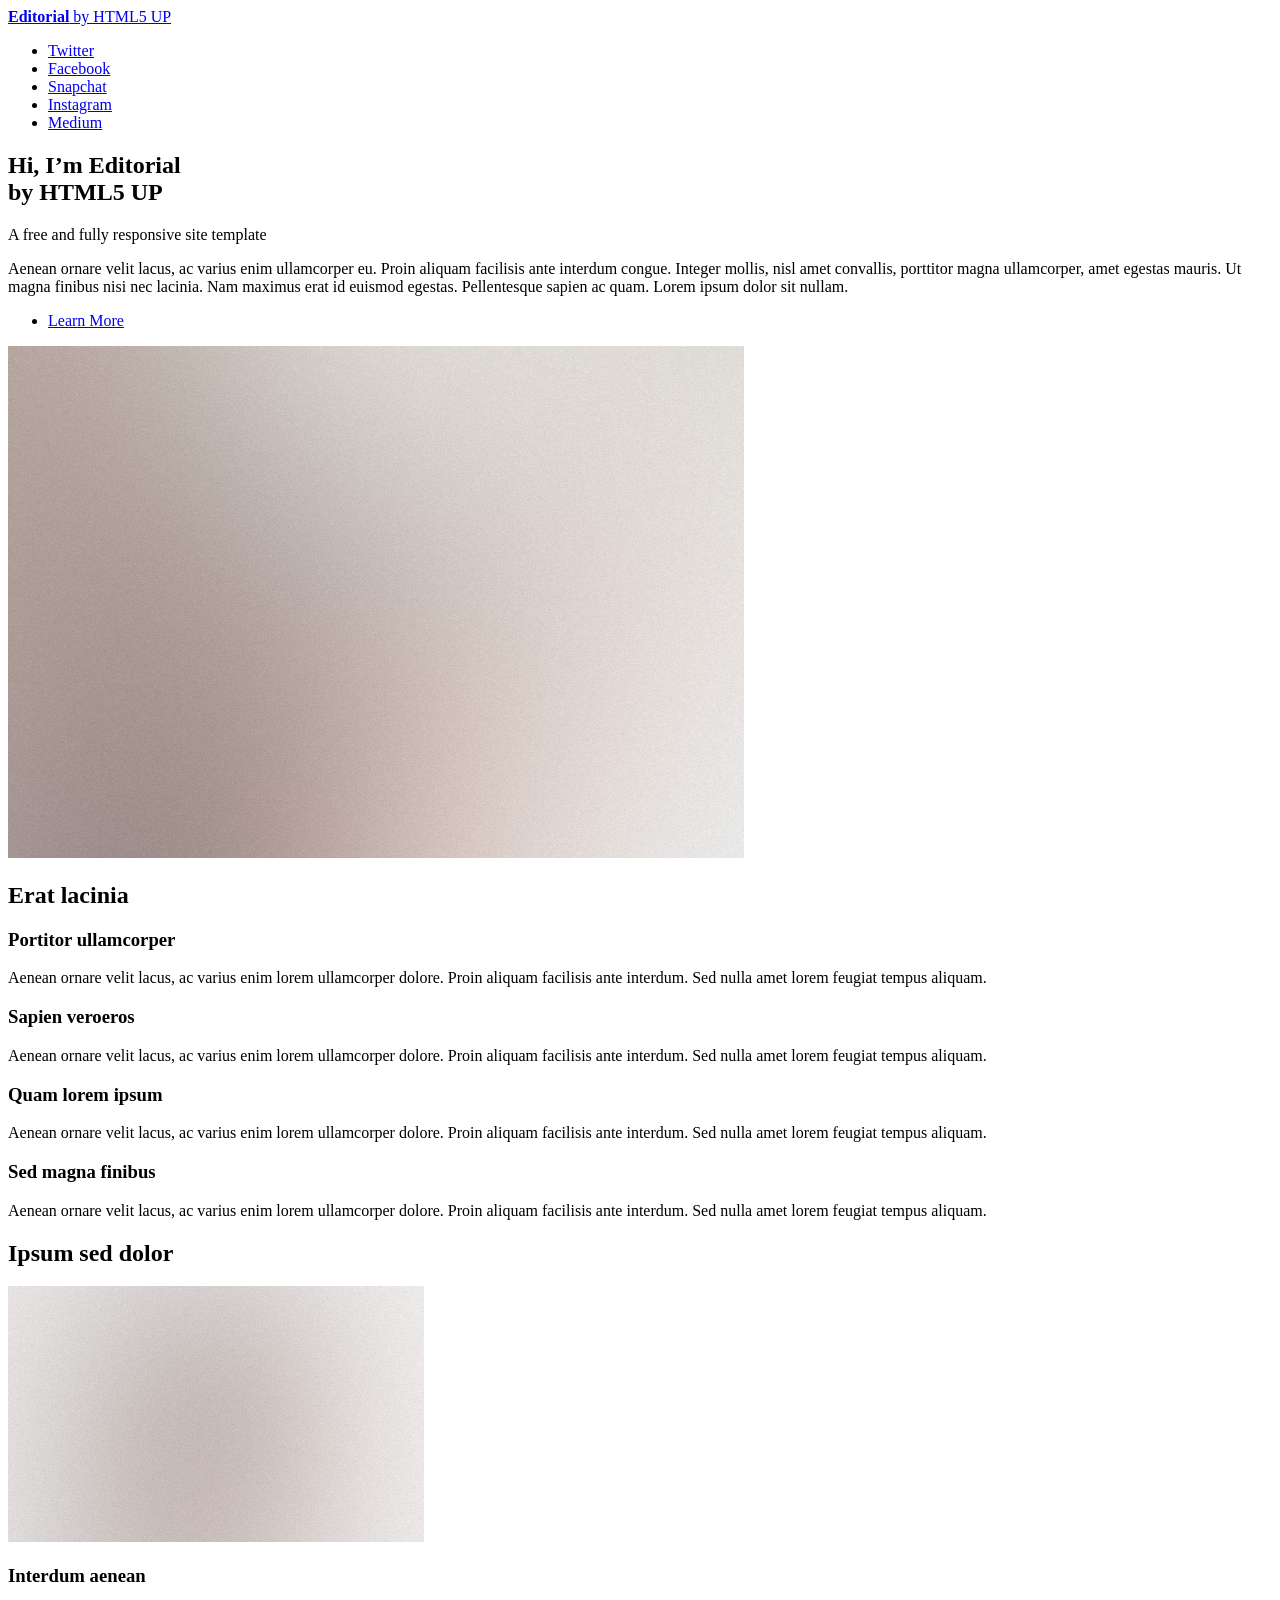
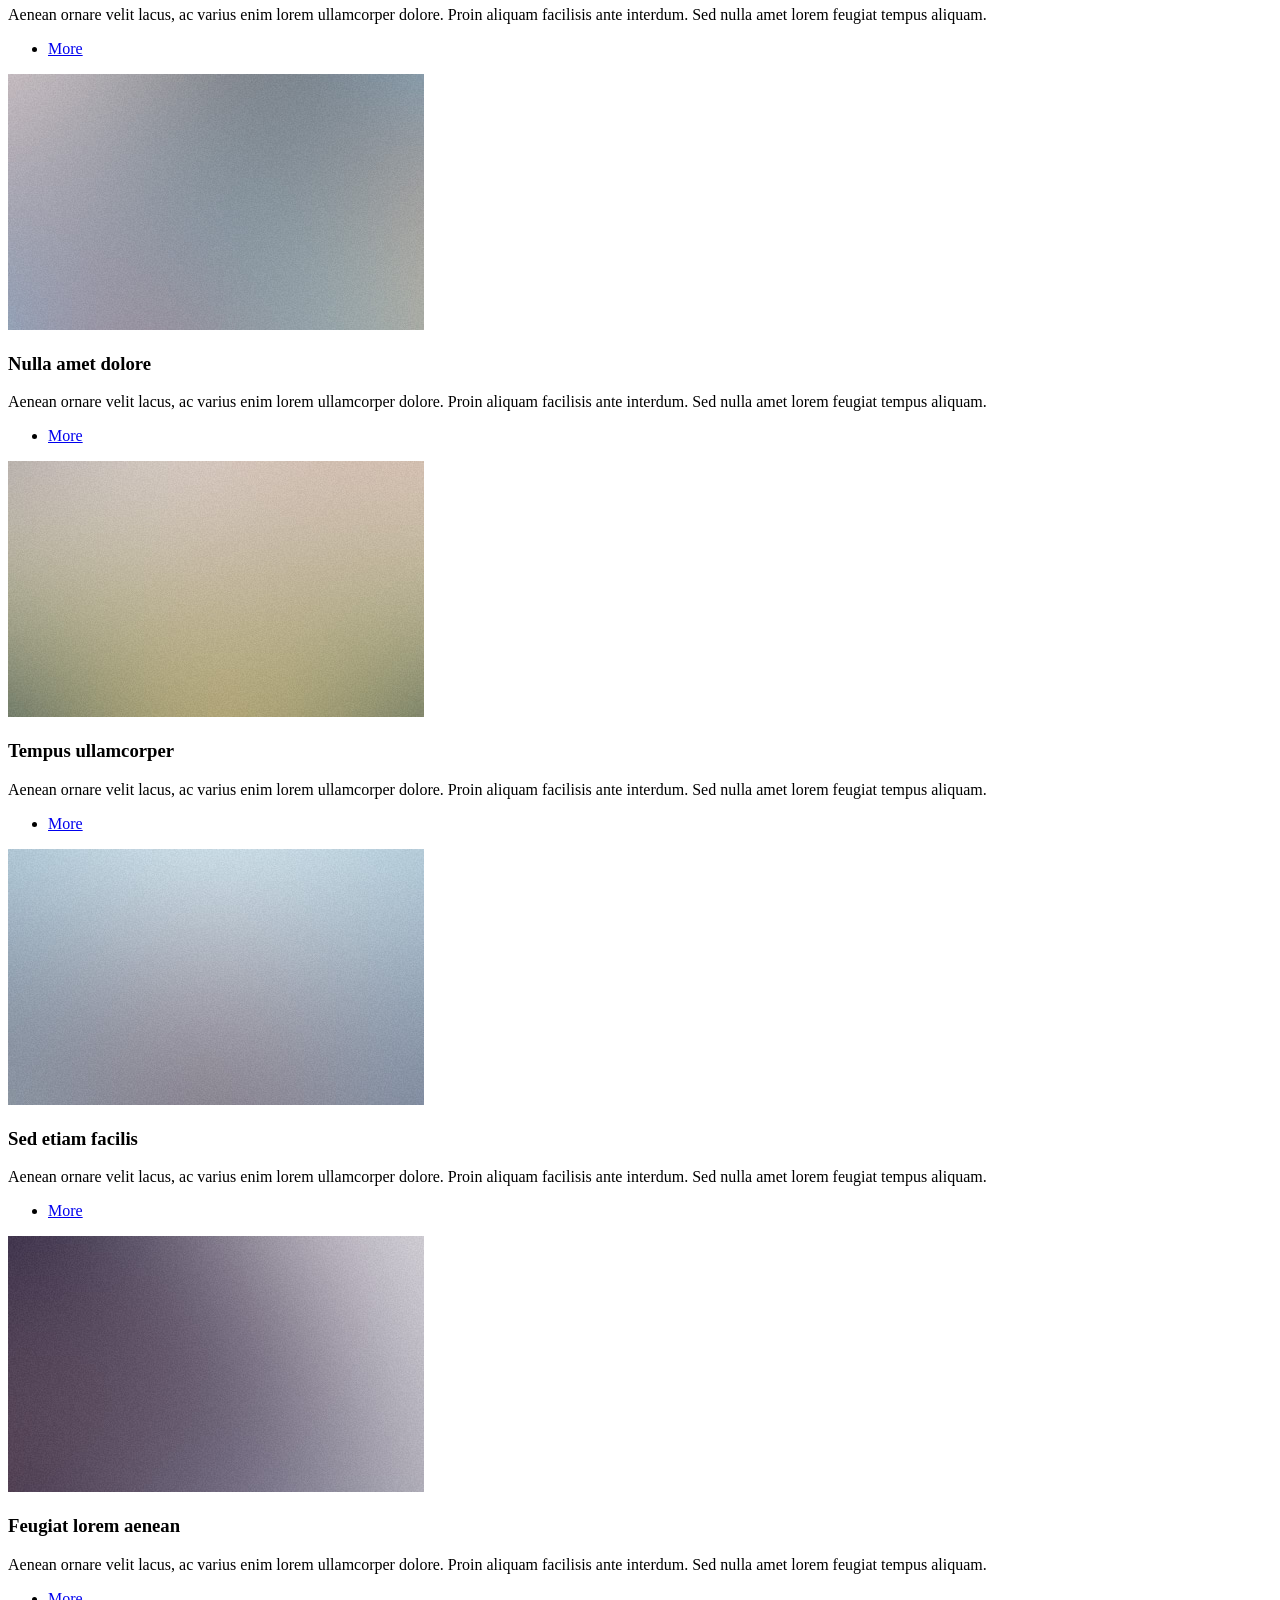
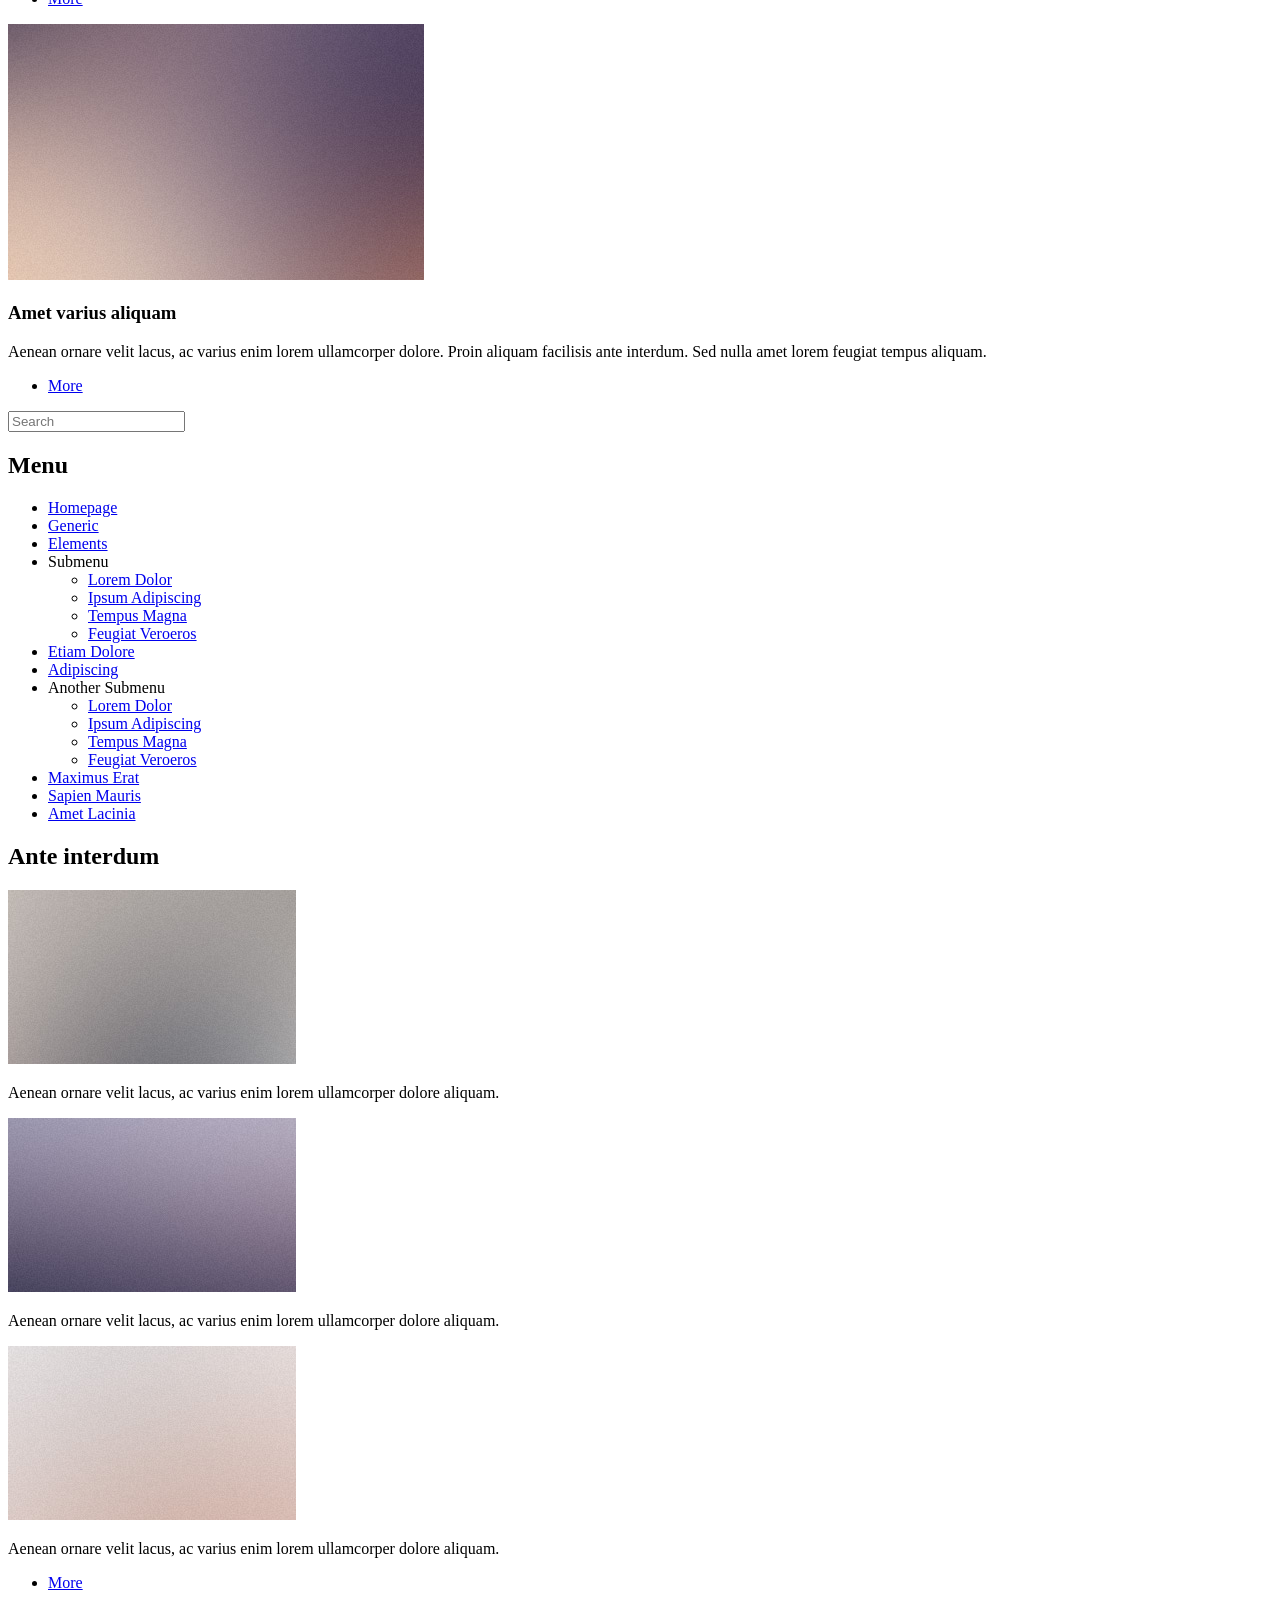
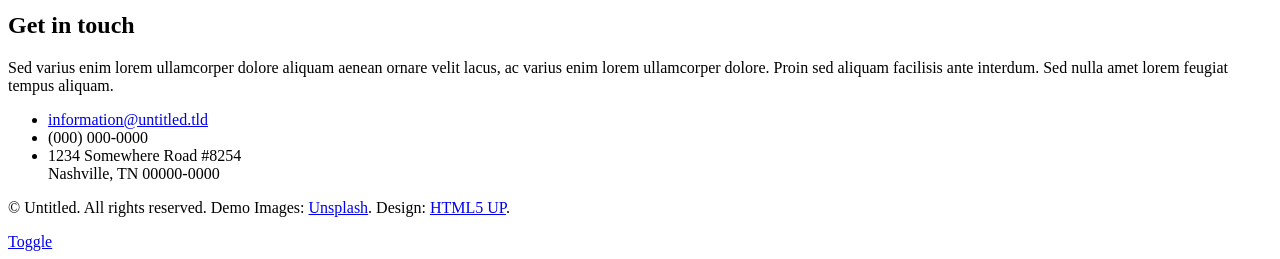
==== index.html @ 6275b7a7 "creating website from template" ====
<!DOCTYPE HTML>
<!--
	Editorial by HTML5 UP
	html5up.net | @ajlkn
	Free for personal and commercial use under the CCA 3.0 license (html5up.net/license)
-->
<html>
	<head>
		<title>Editorial by HTML5 UP</title>
		<meta charset="utf-8" />
		<meta name="viewport" content="width=device-width, initial-scale=1, user-scalable=no" />
		<link rel="stylesheet" href="assets/css/main.css" />
	</head>
	<body class="is-preload">

		<!-- Wrapper -->
			<div id="wrapper">

				<!-- Main -->
					<div id="main">
						<div class="inner">

							<!-- Header -->
								<header id="header">
									<a href="index.html" class="logo"><strong>Editorial</strong> by HTML5 UP</a>
									<ul class="icons">
										<li><a href="#" class="icon brands fa-twitter"><span class="label">Twitter</span></a></li>
										<li><a href="#" class="icon brands fa-facebook-f"><span class="label">Facebook</span></a></li>
										<li><a href="#" class="icon brands fa-snapchat-ghost"><span class="label">Snapchat</span></a></li>
										<li><a href="#" class="icon brands fa-instagram"><span class="label">Instagram</span></a></li>
										<li><a href="#" class="icon brands fa-medium-m"><span class="label">Medium</span></a></li>
									</ul>
								</header>

							<!-- Banner -->
								<section id="banner">
									<div class="content">
										<header>
											<h1>Hi, I’m Editorial<br />
											by HTML5 UP</h1>
											<p>A free and fully responsive site template</p>
										</header>
										<p>Aenean ornare velit lacus, ac varius enim ullamcorper eu. Proin aliquam facilisis ante interdum congue. Integer mollis, nisl amet convallis, porttitor magna ullamcorper, amet egestas mauris. Ut magna finibus nisi nec lacinia. Nam maximus erat id euismod egestas. Pellentesque sapien ac quam. Lorem ipsum dolor sit nullam.</p>
										<ul class="actions">
											<li><a href="#" class="button big">Learn More</a></li>
										</ul>
									</div>
									<span class="image object">
										<img src="images/pic10.jpg" alt="" />
									</span>
								</section>

							<!-- Section -->
								<section>
									<header class="major">
										<h2>Erat lacinia</h2>
									</header>
									<div class="features">
										<article>
											<span class="icon fa-gem"></span>
											<div class="content">
												<h3>Portitor ullamcorper</h3>
												<p>Aenean ornare velit lacus, ac varius enim lorem ullamcorper dolore. Proin aliquam facilisis ante interdum. Sed nulla amet lorem feugiat tempus aliquam.</p>
											</div>
										</article>
										<article>
											<span class="icon solid fa-paper-plane"></span>
											<div class="content">
												<h3>Sapien veroeros</h3>
												<p>Aenean ornare velit lacus, ac varius enim lorem ullamcorper dolore. Proin aliquam facilisis ante interdum. Sed nulla amet lorem feugiat tempus aliquam.</p>
											</div>
										</article>
										<article>
											<span class="icon solid fa-rocket"></span>
											<div class="content">
												<h3>Quam lorem ipsum</h3>
												<p>Aenean ornare velit lacus, ac varius enim lorem ullamcorper dolore. Proin aliquam facilisis ante interdum. Sed nulla amet lorem feugiat tempus aliquam.</p>
											</div>
										</article>
										<article>
											<span class="icon solid fa-signal"></span>
											<div class="content">
												<h3>Sed magna finibus</h3>
												<p>Aenean ornare velit lacus, ac varius enim lorem ullamcorper dolore. Proin aliquam facilisis ante interdum. Sed nulla amet lorem feugiat tempus aliquam.</p>
											</div>
										</article>
									</div>
								</section>

							<!-- Section -->
								<section>
									<header class="major">
										<h2>Ipsum sed dolor</h2>
									</header>
									<div class="posts">
										<article>
											<a href="#" class="image"><img src="images/pic01.jpg" alt="" /></a>
											<h3>Interdum aenean</h3>
											<p>Aenean ornare velit lacus, ac varius enim lorem ullamcorper dolore. Proin aliquam facilisis ante interdum. Sed nulla amet lorem feugiat tempus aliquam.</p>
											<ul class="actions">
												<li><a href="#" class="button">More</a></li>
											</ul>
										</article>
										<article>
											<a href="#" class="image"><img src="images/pic02.jpg" alt="" /></a>
											<h3>Nulla amet dolore</h3>
											<p>Aenean ornare velit lacus, ac varius enim lorem ullamcorper dolore. Proin aliquam facilisis ante interdum. Sed nulla amet lorem feugiat tempus aliquam.</p>
											<ul class="actions">
												<li><a href="#" class="button">More</a></li>
											</ul>
										</article>
										<article>
											<a href="#" class="image"><img src="images/pic03.jpg" alt="" /></a>
											<h3>Tempus ullamcorper</h3>
											<p>Aenean ornare velit lacus, ac varius enim lorem ullamcorper dolore. Proin aliquam facilisis ante interdum. Sed nulla amet lorem feugiat tempus aliquam.</p>
											<ul class="actions">
												<li><a href="#" class="button">More</a></li>
											</ul>
										</article>
										<article>
											<a href="#" class="image"><img src="images/pic04.jpg" alt="" /></a>
											<h3>Sed etiam facilis</h3>
											<p>Aenean ornare velit lacus, ac varius enim lorem ullamcorper dolore. Proin aliquam facilisis ante interdum. Sed nulla amet lorem feugiat tempus aliquam.</p>
											<ul class="actions">
												<li><a href="#" class="button">More</a></li>
											</ul>
										</article>
										<article>
											<a href="#" class="image"><img src="images/pic05.jpg" alt="" /></a>
											<h3>Feugiat lorem aenean</h3>
											<p>Aenean ornare velit lacus, ac varius enim lorem ullamcorper dolore. Proin aliquam facilisis ante interdum. Sed nulla amet lorem feugiat tempus aliquam.</p>
											<ul class="actions">
												<li><a href="#" class="button">More</a></li>
											</ul>
										</article>
										<article>
											<a href="#" class="image"><img src="images/pic06.jpg" alt="" /></a>
											<h3>Amet varius aliquam</h3>
											<p>Aenean ornare velit lacus, ac varius enim lorem ullamcorper dolore. Proin aliquam facilisis ante interdum. Sed nulla amet lorem feugiat tempus aliquam.</p>
											<ul class="actions">
												<li><a href="#" class="button">More</a></li>
											</ul>
										</article>
									</div>
								</section>

						</div>
					</div>

				<!-- Sidebar -->
					<div id="sidebar">
						<div class="inner">

							<!-- Search -->
								<section id="search" class="alt">
									<form method="post" action="#">
										<input type="text" name="query" id="query" placeholder="Search" />
									</form>
								</section>

							<!-- Menu -->
								<nav id="menu">
									<header class="major">
										<h2>Menu</h2>
									</header>
									<ul>
										<li><a href="index.html">Homepage</a></li>
										<li><a href="generic.html">Generic</a></li>
										<li><a href="elements.html">Elements</a></li>
										<li>
											<span class="opener">Submenu</span>
											<ul>
												<li><a href="#">Lorem Dolor</a></li>
												<li><a href="#">Ipsum Adipiscing</a></li>
												<li><a href="#">Tempus Magna</a></li>
												<li><a href="#">Feugiat Veroeros</a></li>
											</ul>
										</li>
										<li><a href="#">Etiam Dolore</a></li>
										<li><a href="#">Adipiscing</a></li>
										<li>
											<span class="opener">Another Submenu</span>
											<ul>
												<li><a href="#">Lorem Dolor</a></li>
												<li><a href="#">Ipsum Adipiscing</a></li>
												<li><a href="#">Tempus Magna</a></li>
												<li><a href="#">Feugiat Veroeros</a></li>
											</ul>
										</li>
										<li><a href="#">Maximus Erat</a></li>
										<li><a href="#">Sapien Mauris</a></li>
										<li><a href="#">Amet Lacinia</a></li>
									</ul>
								</nav>

							<!-- Section -->
								<section>
									<header class="major">
										<h2>Ante interdum</h2>
									</header>
									<div class="mini-posts">
										<article>
											<a href="#" class="image"><img src="images/pic07.jpg" alt="" /></a>
											<p>Aenean ornare velit lacus, ac varius enim lorem ullamcorper dolore aliquam.</p>
										</article>
										<article>
											<a href="#" class="image"><img src="images/pic08.jpg" alt="" /></a>
											<p>Aenean ornare velit lacus, ac varius enim lorem ullamcorper dolore aliquam.</p>
										</article>
										<article>
											<a href="#" class="image"><img src="images/pic09.jpg" alt="" /></a>
											<p>Aenean ornare velit lacus, ac varius enim lorem ullamcorper dolore aliquam.</p>
										</article>
									</div>
									<ul class="actions">
										<li><a href="#" class="button">More</a></li>
									</ul>
								</section>

							<!-- Section -->
								<section>
									<header class="major">
										<h2>Get in touch</h2>
									</header>
									<p>Sed varius enim lorem ullamcorper dolore aliquam aenean ornare velit lacus, ac varius enim lorem ullamcorper dolore. Proin sed aliquam facilisis ante interdum. Sed nulla amet lorem feugiat tempus aliquam.</p>
									<ul class="contact">
										<li class="icon solid fa-envelope"><a href="#">information@untitled.tld</a></li>
										<li class="icon solid fa-phone">(000) 000-0000</li>
										<li class="icon solid fa-home">1234 Somewhere Road #8254<br />
										Nashville, TN 00000-0000</li>
									</ul>
								</section>

							<!-- Footer -->
								<footer id="footer">
									<p class="copyright">&copy; Untitled. All rights reserved. Demo Images: <a href="https://unsplash.com">Unsplash</a>. Design: <a href="https://html5up.net">HTML5 UP</a>.</p>
								</footer>

						</div>
					</div>

			</div>

		<!-- Scripts -->
			<script src="assets/js/jquery.min.js"></script>
			<script src="assets/js/browser.min.js"></script>
			<script src="assets/js/breakpoints.min.js"></script>
			<script src="assets/js/util.js"></script>
			<script src="assets/js/main.js"></script>

	</body>
</html>
---- assets/css/main.css ----
@import url(fontawesome-all.min.css);
@import url("https://fonts.googleapis.com/css?family=Open+Sans:400,600,400italic,600italic|Roboto+Slab:400,700");
/*
	Editorial by HTML5 UP
	html5up.net | @ajlkn
	Free for personal and commercial use under the CCA 3.0 license (html5up.net/license)
*/
html, body, div, span, applet, object,
iframe, h1, h2, h3, h4, h5, h6, p, blockquote,
pre, a, abbr, acronym, address, big, cite,
code, del, dfn, em, img, ins, kbd, q, s, samp,
small, strike, strong, sub, sup, tt, var, b,
u, i, center, dl, dt, dd, ol, ul, li, fieldset,
form, label, legend, table, caption, tbody,
tfoot, thead, tr, th, td, article, aside,
canvas, details, embed, figure, figcaption,
footer, header, hgroup, menu, nav, output, ruby,
section, summary, time, mark, audio, video {
  margin: 0;
  padding: 0;
  border: 0;
  font-size: 100%;
  font: inherit;
  vertical-align: baseline; }

article, aside, details, figcaption, figure,
footer, header, hgroup, menu, nav, section {
  display: block; }

body {
  line-height: 1; }

ol, ul {
  list-style: none; }

blockquote, q {
  quotes: none; }
  blockquote:before, blockquote:after, q:before, q:after {
    content: '';
    content: none; }

table {
  border-collapse: collapse;
  border-spacing: 0; }

body {
  -webkit-text-size-adjust: none; }

mark {
  background-color: transparent;
  color: inherit; }

input::-moz-focus-inner {
  border: 0;
  padding: 0; }

input, select, textarea {
  -moz-appearance: none;
  -webkit-appearance: none;
  -ms-appearance: none;
  appearance: none; }

/* Basic */
@-ms-viewport {
  width: device-width; }

body {
  -ms-overflow-style: scrollbar; }

@media screen and (max-width: 480px) {
  html, body {
    min-width: 320px; } }

html {
  box-sizing: border-box; }

*, *:before, *:after {
  box-sizing: inherit; }

body {
  background: #ffffff; }
  body.is-preload *, body.is-preload *:before, body.is-preload *:after, body.is-resizing *, body.is-resizing *:before, body.is-resizing *:after {
    -moz-animation: none !important;
    -webkit-animation: none !important;
    -ms-animation: none !important;
    animation: none !important;
    -moz-transition: none !important;
    -webkit-transition: none !important;
    -ms-transition: none !important;
    transition: none !important; }

/* Type */
body, input, select, textarea {
  color: #7f888f;
  font-family: "Open Sans", sans-serif;
  font-size: 13pt;
  font-weight: 400;
  line-height: 1.65; }
  @media screen and (max-width: 1680px) {
    body, input, select, textarea {
      font-size: 11pt; } }
  @media screen and (max-width: 1280px) {
    body, input, select, textarea {
      font-size: 10pt; } }
  @media screen and (max-width: 360px) {
    body, input, select, textarea {
      font-size: 9pt; } }

a {
  -moz-transition: color 0.2s ease-in-out, border-bottom-color 0.2s ease-in-out;
  -webkit-transition: color 0.2s ease-in-out, border-bottom-color 0.2s ease-in-out;
  -ms-transition: color 0.2s ease-in-out, border-bottom-color 0.2s ease-in-out;
  transition: color 0.2s ease-in-out, border-bottom-color 0.2s ease-in-out;
  border-bottom: dotted 1px;
  color: #f56a6a;
  text-decoration: none; }
  a:hover {
    border-bottom-color: #f56a6a;
    color: #f56a6a !important; }
    a:hover strong {
      color: inherit; }

strong, b {
  color: #3d4449;
  font-weight: 600; }

em, i {
  font-style: italic; }

p {
  margin: 0 0 2em 0; }

h1, h2, h3, h4, h5, h6 {
  color: #3d4449;
  font-family: "Roboto Slab", serif;
  font-weight: 700;
  line-height: 1.5;
  margin: 0 0 1em 0; }
  h1 a, h2 a, h3 a, h4 a, h5 a, h6 a {
    color: inherit;
    text-decoration: none;
    border-bottom: 0; }

h1 {
  font-size: 4em;
  margin: 0 0 0.5em 0;
  line-height: 1.3; }

h2 {
  font-size: 1.75em; }

h3 {
  font-size: 1.25em; }

h4 {
  font-size: 1.1em; }

h5 {
  font-size: 0.9em; }

h6 {
  font-size: 0.7em; }

@media screen and (max-width: 1680px) {
  h1 {
    font-size: 3.5em; } }

@media screen and (max-width: 980px) {
  h1 {
    font-size: 3.25em; } }

@media screen and (max-width: 736px) {
  h1 {
    font-size: 2em;
    line-height: 1.4; }
  h2 {
    font-size: 1.5em; } }

sub {
  font-size: 0.8em;
  position: relative;
  top: 0.5em; }

sup {
  font-size: 0.8em;
  position: relative;
  top: -0.5em; }

blockquote {
  border-left: solid 3px rgba(210, 215, 217, 0.75);
  font-style: italic;
  margin: 0 0 2em 0;
  padding: 0.5em 0 0.5em 2em; }

code {
  background: rgba(230, 235, 237, 0.25);
  border-radius: 0.375em;
  border: solid 1px rgba(210, 215, 217, 0.75);
  font-family: "Courier New", monospace;
  font-size: 0.9em;
  margin: 0 0.25em;
  padding: 0.25em 0.65em; }

pre {
  -webkit-overflow-scrolling: touch;
  font-family: "Courier New", monospace;
  font-size: 0.9em;
  margin: 0 0 2em 0; }
  pre code {
    display: block;
    line-height: 1.75;
    padding: 1em 1.5em;
    overflow-x: auto; }

hr {
  border: 0;
  border-bottom: solid 1px rgba(210, 215, 217, 0.75);
  margin: 2em 0; }
  hr.major {
    margin: 3em 0; }

.align-left {
  text-align: left; }

.align-center {
  text-align: center; }

.align-right {
  text-align: right; }

/* Row */
.row {
  display: flex;
  flex-wrap: wrap;
  box-sizing: border-box;
  align-items: stretch; }
  .row > * {
    box-sizing: border-box; }
  .row.gtr-uniform > * > :last-child {
    margin-bottom: 0; }
  .row.aln-left {
    justify-content: flex-start; }
  .row.aln-center {
    justify-content: center; }
  .row.aln-right {
    justify-content: flex-end; }
  .row.aln-top {
    align-items: flex-start; }
  .row.aln-middle {
    align-items: center; }
  .row.aln-bottom {
    align-items: flex-end; }
  .row > .imp {
    order: -1; }
  .row > .col-1 {
    width: 8.33333%; }
  .row > .off-1 {
    margin-left: 8.33333%; }
  .row > .col-2 {
    width: 16.66667%; }
  .row > .off-2 {
    margin-left: 16.66667%; }
  .row > .col-3 {
    width: 25%; }
  .row > .off-3 {
    margin-left: 25%; }
  .row > .col-4 {
    width: 33.33333%; }
  .row > .off-4 {
    margin-left: 33.33333%; }
  .row > .col-5 {
    width: 41.66667%; }
  .row > .off-5 {
    margin-left: 41.66667%; }
  .row > .col-6 {
    width: 50%; }
  .row > .off-6 {
    margin-left: 50%; }
  .row > .col-7 {
    width: 58.33333%; }
  .row > .off-7 {
    margin-left: 58.33333%; }
  .row > .col-8 {
    width: 66.66667%; }
  .row > .off-8 {
    margin-left: 66.66667%; }
  .row > .col-9 {
    width: 75%; }
  .row > .off-9 {
    margin-left: 75%; }
  .row > .col-10 {
    width: 83.33333%; }
  .row > .off-10 {
    margin-left: 83.33333%; }
  .row > .col-11 {
    width: 91.66667%; }
  .row > .off-11 {
    margin-left: 91.66667%; }
  .row > .col-12 {
    width: 100%; }
  .row > .off-12 {
    margin-left: 100%; }
  .row.gtr-0 {
    margin-top: 0;
    margin-left: 0em; }
    .row.gtr-0 > * {
      padding: 0 0 0 0em; }
    .row.gtr-0.gtr-uniform {
      margin-top: 0em; }
      .row.gtr-0.gtr-uniform > * {
        padding-top: 0em; }
  .row.gtr-25 {
    margin-top: 0;
    margin-left: -0.375em; }
    .row.gtr-25 > * {
      padding: 0 0 0 0.375em; }
    .row.gtr-25.gtr-uniform {
      margin-top: -0.375em; }
      .row.gtr-25.gtr-uniform > * {
        padding-top: 0.375em; }
  .row.gtr-50 {
    margin-top: 0;
    margin-left: -0.75em; }
    .row.gtr-50 > * {
      padding: 0 0 0 0.75em; }
    .row.gtr-50.gtr-uniform {
      margin-top: -0.75em; }
      .row.gtr-50.gtr-uniform > * {
        padding-top: 0.75em; }
  .row {
    margin-top: 0;
    margin-left: -1.5em; }
    .row > * {
      padding: 0 0 0 1.5em; }
    .row.gtr-uniform {
      margin-top: -1.5em; }
      .row.gtr-uniform > * {
        padding-top: 1.5em; }
  .row.gtr-150 {
    margin-top: 0;
    margin-left: -2.25em; }
    .row.gtr-150 > * {
      padding: 0 0 0 2.25em; }
    .row.gtr-150.gtr-uniform {
      margin-top: -2.25em; }
      .row.gtr-150.gtr-uniform > * {
        padding-top: 2.25em; }
  .row.gtr-200 {
    margin-top: 0;
    margin-left: -3em; }
    .row.gtr-200 > * {
      padding: 0 0 0 3em; }
    .row.gtr-200.gtr-uniform {
      margin-top: -3em; }
      .row.gtr-200.gtr-uniform > * {
        padding-top: 3em; }
  @media screen and (max-width: 1680px) {
    .row {
      display: flex;
      flex-wrap: wrap;
      box-sizing: border-box;
      align-items: stretch; }
      .row > * {
        box-sizing: border-box; }
      .row.gtr-uniform > * > :last-child {
        margin-bottom: 0; }
      .row.aln-left {
        justify-content: flex-start; }
      .row.aln-center {
        justify-content: center; }
      .row.aln-right {
        justify-content: flex-end; }
      .row.aln-top {
        align-items: flex-start; }
      .row.aln-middle {
        align-items: center; }
      .row.aln-bottom {
        align-items: flex-end; }
      .row > .imp-xlarge {
        order: -1; }
      .row > .col-1-xlarge {
        width: 8.33333%; }
      .row > .off-1-xlarge {
        margin-left: 8.33333%; }
      .row > .col-2-xlarge {
        width: 16.66667%; }
      .row > .off-2-xlarge {
        margin-left: 16.66667%; }
      .row > .col-3-xlarge {
        width: 25%; }
      .row > .off-3-xlarge {
        margin-left: 25%; }
      .row > .col-4-xlarge {
        width: 33.33333%; }
      .row > .off-4-xlarge {
        margin-left: 33.33333%; }
      .row > .col-5-xlarge {
        width: 41.66667%; }
      .row > .off-5-xlarge {
        margin-left: 41.66667%; }
      .row > .col-6-xlarge {
        width: 50%; }
      .row > .off-6-xlarge {
        margin-left: 50%; }
      .row > .col-7-xlarge {
        width: 58.33333%; }
      .row > .off-7-xlarge {
        margin-left: 58.33333%; }
      .row > .col-8-xlarge {
        width: 66.66667%; }
      .row > .off-8-xlarge {
        margin-left: 66.66667%; }
      .row > .col-9-xlarge {
        width: 75%; }
      .row > .off-9-xlarge {
        margin-left: 75%; }
      .row > .col-10-xlarge {
        width: 83.33333%; }
      .row > .off-10-xlarge {
        margin-left: 83.33333%; }
      .row > .col-11-xlarge {
        width: 91.66667%; }
      .row > .off-11-xlarge {
        margin-left: 91.66667%; }
      .row > .col-12-xlarge {
        width: 100%; }
      .row > .off-12-xlarge {
        margin-left: 100%; }
      .row.gtr-0 {
        margin-top: 0;
        margin-left: 0em; }
        .row.gtr-0 > * {
          padding: 0 0 0 0em; }
        .row.gtr-0.gtr-uniform {
          margin-top: 0em; }
          .row.gtr-0.gtr-uniform > * {
            padding-top: 0em; }
      .row.gtr-25 {
        margin-top: 0;
        margin-left: -0.375em; }
        .row.gtr-25 > * {
          padding: 0 0 0 0.375em; }
        .row.gtr-25.gtr-uniform {
          margin-top: -0.375em; }
          .row.gtr-25.gtr-uniform > * {
            padding-top: 0.375em; }
      .row.gtr-50 {
        margin-top: 0;
        margin-left: -0.75em; }
        .row.gtr-50 > * {
          padding: 0 0 0 0.75em; }
        .row.gtr-50.gtr-uniform {
          margin-top: -0.75em; }
          .row.gtr-50.gtr-uniform > * {
            padding-top: 0.75em; }
      .row {
        margin-top: 0;
        margin-left: -1.5em; }
        .row > * {
          padding: 0 0 0 1.5em; }
        .row.gtr-uniform {
          margin-top: -1.5em; }
          .row.gtr-uniform > * {
            padding-top: 1.5em; }
      .row.gtr-150 {
        margin-top: 0;
        margin-left: -2.25em; }
        .row.gtr-150 > * {
          padding: 0 0 0 2.25em; }
        .row.gtr-150.gtr-uniform {
          margin-top: -2.25em; }
          .row.gtr-150.gtr-uniform > * {
            padding-top: 2.25em; }
      .row.gtr-200 {
        margin-top: 0;
        margin-left: -3em; }
        .row.gtr-200 > * {
          padding: 0 0 0 3em; }
        .row.gtr-200.gtr-uniform {
          margin-top: -3em; }
          .row.gtr-200.gtr-uniform > * {
            padding-top: 3em; } }
  @media screen and (max-width: 1280px) {
    .row {
      display: flex;
      flex-wrap: wrap;
      box-sizing: border-box;
      align-items: stretch; }
      .row > * {
        box-sizing: border-box; }
      .row.gtr-uniform > * > :last-child {
        margin-bottom: 0; }
      .row.aln-left {
        justify-content: flex-start; }
      .row.aln-center {
        justify-content: center; }
      .row.aln-right {
        justify-content: flex-end; }
      .row.aln-top {
        align-items: flex-start; }
      .row.aln-middle {
        align-items: center; }
      .row.aln-bottom {
        align-items: flex-end; }
      .row > .imp-large {
        order: -1; }
      .row > .col-1-large {
        width: 8.33333%; }
      .row > .off-1-large {
        margin-left: 8.33333%; }
      .row > .col-2-large {
        width: 16.66667%; }
      .row > .off-2-large {
        margin-left: 16.66667%; }
      .row > .col-3-large {
        width: 25%; }
      .row > .off-3-large {
        margin-left: 25%; }
      .row > .col-4-large {
        width: 33.33333%; }
      .row > .off-4-large {
        margin-left: 33.33333%; }
      .row > .col-5-large {
        width: 41.66667%; }
      .row > .off-5-large {
        margin-left: 41.66667%; }
      .row > .col-6-large {
        width: 50%; }
      .row > .off-6-large {
        margin-left: 50%; }
      .row > .col-7-large {
        width: 58.33333%; }
      .row > .off-7-large {
        margin-left: 58.33333%; }
      .row > .col-8-large {
        width: 66.66667%; }
      .row > .off-8-large {
        margin-left: 66.66667%; }
      .row > .col-9-large {
        width: 75%; }
      .row > .off-9-large {
        margin-left: 75%; }
      .row > .col-10-large {
        width: 83.33333%; }
      .row > .off-10-large {
        margin-left: 83.33333%; }
      .row > .col-11-large {
        width: 91.66667%; }
      .row > .off-11-large {
        margin-left: 91.66667%; }
      .row > .col-12-large {
        width: 100%; }
      .row > .off-12-large {
        margin-left: 100%; }
      .row.gtr-0 {
        margin-top: 0;
        margin-left: 0em; }
        .row.gtr-0 > * {
          padding: 0 0 0 0em; }
        .row.gtr-0.gtr-uniform {
          margin-top: 0em; }
          .row.gtr-0.gtr-uniform > * {
            padding-top: 0em; }
      .row.gtr-25 {
        margin-top: 0;
        margin-left: -0.375em; }
        .row.gtr-25 > * {
          padding: 0 0 0 0.375em; }
        .row.gtr-25.gtr-uniform {
          margin-top: -0.375em; }
          .row.gtr-25.gtr-uniform > * {
            padding-top: 0.375em; }
      .row.gtr-50 {
        margin-top: 0;
        margin-left: -0.75em; }
        .row.gtr-50 > * {
          padding: 0 0 0 0.75em; }
        .row.gtr-50.gtr-uniform {
          margin-top: -0.75em; }
          .row.gtr-50.gtr-uniform > * {
            padding-top: 0.75em; }
      .row {
        margin-top: 0;
        margin-left: -1.5em; }
        .row > * {
          padding: 0 0 0 1.5em; }
        .row.gtr-uniform {
          margin-top: -1.5em; }
          .row.gtr-uniform > * {
            padding-top: 1.5em; }
      .row.gtr-150 {
        margin-top: 0;
        margin-left: -2.25em; }
        .row.gtr-150 > * {
          padding: 0 0 0 2.25em; }
        .row.gtr-150.gtr-uniform {
          margin-top: -2.25em; }
          .row.gtr-150.gtr-uniform > * {
            padding-top: 2.25em; }
      .row.gtr-200 {
        margin-top: 0;
        margin-left: -3em; }
        .row.gtr-200 > * {
          padding: 0 0 0 3em; }
        .row.gtr-200.gtr-uniform {
          margin-top: -3em; }
          .row.gtr-200.gtr-uniform > * {
            padding-top: 3em; } }
  @media screen and (max-width: 980px) {
    .row {
      display: flex;
      flex-wrap: wrap;
      box-sizing: border-box;
      align-items: stretch; }
      .row > * {
        box-sizing: border-box; }
      .row.gtr-uniform > * > :last-child {
        margin-bottom: 0; }
      .row.aln-left {
        justify-content: flex-start; }
      .row.aln-center {
        justify-content: center; }
      .row.aln-right {
        justify-content: flex-end; }
      .row.aln-top {
        align-items: flex-start; }
      .row.aln-middle {
        align-items: center; }
      .row.aln-bottom {
        align-items: flex-end; }
      .row > .imp-medium {
        order: -1; }
      .row > .col-1-medium {
        width: 8.33333%; }
      .row > .off-1-medium {
        margin-left: 8.33333%; }
      .row > .col-2-medium {
        width: 16.66667%; }
      .row > .off-2-medium {
        margin-left: 16.66667%; }
      .row > .col-3-medium {
        width: 25%; }
      .row > .off-3-medium {
        margin-left: 25%; }
      .row > .col-4-medium {
        width: 33.33333%; }
      .row > .off-4-medium {
        margin-left: 33.33333%; }
      .row > .col-5-medium {
        width: 41.66667%; }
      .row > .off-5-medium {
        margin-left: 41.66667%; }
      .row > .col-6-medium {
        width: 50%; }
      .row > .off-6-medium {
        margin-left: 50%; }
      .row > .col-7-medium {
        width: 58.33333%; }
      .row > .off-7-medium {
        margin-left: 58.33333%; }
      .row > .col-8-medium {
        width: 66.66667%; }
      .row > .off-8-medium {
        margin-left: 66.66667%; }
      .row > .col-9-medium {
        width: 75%; }
      .row > .off-9-medium {
        margin-left: 75%; }
      .row > .col-10-medium {
        width: 83.33333%; }
      .row > .off-10-medium {
        margin-left: 83.33333%; }
      .row > .col-11-medium {
        width: 91.66667%; }
      .row > .off-11-medium {
        margin-left: 91.66667%; }
      .row > .col-12-medium {
        width: 100%; }
      .row > .off-12-medium {
        margin-left: 100%; }
      .row.gtr-0 {
        margin-top: 0;
        margin-left: 0em; }
        .row.gtr-0 > * {
          padding: 0 0 0 0em; }
        .row.gtr-0.gtr-uniform {
          margin-top: 0em; }
          .row.gtr-0.gtr-uniform > * {
            padding-top: 0em; }
      .row.gtr-25 {
        margin-top: 0;
        margin-left: -0.375em; }
        .row.gtr-25 > * {
          padding: 0 0 0 0.375em; }
        .row.gtr-25.gtr-uniform {
          margin-top: -0.375em; }
          .row.gtr-25.gtr-uniform > * {
            padding-top: 0.375em; }
      .row.gtr-50 {
        margin-top: 0;
        margin-left: -0.75em; }
        .row.gtr-50 > * {
          padding: 0 0 0 0.75em; }
        .row.gtr-50.gtr-uniform {
          margin-top: -0.75em; }
          .row.gtr-50.gtr-uniform > * {
            padding-top: 0.75em; }
      .row {
        margin-top: 0;
        margin-left: -1.5em; }
        .row > * {
          padding: 0 0 0 1.5em; }
        .row.gtr-uniform {
          margin-top: -1.5em; }
          .row.gtr-uniform > * {
            padding-top: 1.5em; }
      .row.gtr-150 {
        margin-top: 0;
        margin-left: -2.25em; }
        .row.gtr-150 > * {
          padding: 0 0 0 2.25em; }
        .row.gtr-150.gtr-uniform {
          margin-top: -2.25em; }
          .row.gtr-150.gtr-uniform > * {
            padding-top: 2.25em; }
      .row.gtr-200 {
        margin-top: 0;
        margin-left: -3em; }
        .row.gtr-200 > * {
          padding: 0 0 0 3em; }
        .row.gtr-200.gtr-uniform {
          margin-top: -3em; }
          .row.gtr-200.gtr-uniform > * {
            padding-top: 3em; } }
  @media screen and (max-width: 736px) {
    .row {
      display: flex;
      flex-wrap: wrap;
      box-sizing: border-box;
      align-items: stretch; }
      .row > * {
        box-sizing: border-box; }
      .row.gtr-uniform > * > :last-child {
        margin-bottom: 0; }
      .row.aln-left {
        justify-content: flex-start; }
      .row.aln-center {
        justify-content: center; }
      .row.aln-right {
        justify-content: flex-end; }
      .row.aln-top {
        align-items: flex-start; }
      .row.aln-middle {
        align-items: center; }
      .row.aln-bottom {
        align-items: flex-end; }
      .row > .imp-small {
        order: -1; }
      .row > .col-1-small {
        width: 8.33333%; }
      .row > .off-1-small {
        margin-left: 8.33333%; }
      .row > .col-2-small {
        width: 16.66667%; }
      .row > .off-2-small {
        margin-left: 16.66667%; }
      .row > .col-3-small {
        width: 25%; }
      .row > .off-3-small {
        margin-left: 25%; }
      .row > .col-4-small {
        width: 33.33333%; }
      .row > .off-4-small {
        margin-left: 33.33333%; }
      .row > .col-5-small {
        width: 41.66667%; }
      .row > .off-5-small {
        margin-left: 41.66667%; }
      .row > .col-6-small {
        width: 50%; }
      .row > .off-6-small {
        margin-left: 50%; }
      .row > .col-7-small {
        width: 58.33333%; }
      .row > .off-7-small {
        margin-left: 58.33333%; }
      .row > .col-8-small {
        width: 66.66667%; }
      .row > .off-8-small {
        margin-left: 66.66667%; }
      .row > .col-9-small {
        width: 75%; }
      .row > .off-9-small {
        margin-left: 75%; }
      .row > .col-10-small {
        width: 83.33333%; }
      .row > .off-10-small {
        margin-left: 83.33333%; }
      .row > .col-11-small {
        width: 91.66667%; }
      .row > .off-11-small {
        margin-left: 91.66667%; }
      .row > .col-12-small {
        width: 100%; }
      .row > .off-12-small {
        margin-left: 100%; }
      .row.gtr-0 {
        margin-top: 0;
        margin-left: 0em; }
        .row.gtr-0 > * {
          padding: 0 0 0 0em; }
        .row.gtr-0.gtr-uniform {
          margin-top: 0em; }
          .row.gtr-0.gtr-uniform > * {
            padding-top: 0em; }
      .row.gtr-25 {
        margin-top: 0;
        margin-left: -0.375em; }
        .row.gtr-25 > * {
          padding: 0 0 0 0.375em; }
        .row.gtr-25.gtr-uniform {
          margin-top: -0.375em; }
          .row.gtr-25.gtr-uniform > * {
            padding-top: 0.375em; }
      .row.gtr-50 {
        margin-top: 0;
        margin-left: -0.75em; }
        .row.gtr-50 > * {
          padding: 0 0 0 0.75em; }
        .row.gtr-50.gtr-uniform {
          margin-top: -0.75em; }
          .row.gtr-50.gtr-uniform > * {
            padding-top: 0.75em; }
      .row {
        margin-top: 0;
        margin-left: -1.5em; }
        .row > * {
          padding: 0 0 0 1.5em; }
        .row.gtr-uniform {
          margin-top: -1.5em; }
          .row.gtr-uniform > * {
            padding-top: 1.5em; }
      .row.gtr-150 {
        margin-top: 0;
        margin-left: -2.25em; }
        .row.gtr-150 > * {
          padding: 0 0 0 2.25em; }
        .row.gtr-150.gtr-uniform {
          margin-top: -2.25em; }
          .row.gtr-150.gtr-uniform > * {
            padding-top: 2.25em; }
      .row.gtr-200 {
        margin-top: 0;
        margin-left: -3em; }
        .row.gtr-200 > * {
          padding: 0 0 0 3em; }
        .row.gtr-200.gtr-uniform {
          margin-top: -3em; }
          .row.gtr-200.gtr-uniform > * {
            padding-top: 3em; } }
  @media screen and (max-width: 480px) {
    .row {
      display: flex;
      flex-wrap: wrap;
      box-sizing: border-box;
      align-items: stretch; }
      .row > * {
        box-sizing: border-box; }
      .row.gtr-uniform > * > :last-child {
        margin-bottom: 0; }
      .row.aln-left {
        justify-content: flex-start; }
      .row.aln-center {
        justify-content: center; }
      .row.aln-right {
        justify-content: flex-end; }
      .row.aln-top {
        align-items: flex-start; }
      .row.aln-middle {
        align-items: center; }
      .row.aln-bottom {
        align-items: flex-end; }
      .row > .imp-xsmall {
        order: -1; }
      .row > .col-1-xsmall {
        width: 8.33333%; }
      .row > .off-1-xsmall {
        margin-left: 8.33333%; }
      .row > .col-2-xsmall {
        width: 16.66667%; }
      .row > .off-2-xsmall {
        margin-left: 16.66667%; }
      .row > .col-3-xsmall {
        width: 25%; }
      .row > .off-3-xsmall {
        margin-left: 25%; }
      .row > .col-4-xsmall {
        width: 33.33333%; }
      .row > .off-4-xsmall {
        margin-left: 33.33333%; }
      .row > .col-5-xsmall {
        width: 41.66667%; }
      .row > .off-5-xsmall {
        margin-left: 41.66667%; }
      .row > .col-6-xsmall {
        width: 50%; }
      .row > .off-6-xsmall {
        margin-left: 50%; }
      .row > .col-7-xsmall {
        width: 58.33333%; }
      .row > .off-7-xsmall {
        margin-left: 58.33333%; }
      .row > .col-8-xsmall {
        width: 66.66667%; }
      .row > .off-8-xsmall {
        margin-left: 66.66667%; }
      .row > .col-9-xsmall {
        width: 75%; }
      .row > .off-9-xsmall {
        margin-left: 75%; }
      .row > .col-10-xsmall {
        width: 83.33333%; }
      .row > .off-10-xsmall {
        margin-left: 83.33333%; }
      .row > .col-11-xsmall {
        width: 91.66667%; }
      .row > .off-11-xsmall {
        margin-left: 91.66667%; }
      .row > .col-12-xsmall {
        width: 100%; }
      .row > .off-12-xsmall {
        margin-left: 100%; }
      .row.gtr-0 {
        margin-top: 0;
        margin-left: 0em; }
        .row.gtr-0 > * {
          padding: 0 0 0 0em; }
        .row.gtr-0.gtr-uniform {
          margin-top: 0em; }
          .row.gtr-0.gtr-uniform > * {
            padding-top: 0em; }
      .row.gtr-25 {
        margin-top: 0;
        margin-left: -0.375em; }
        .row.gtr-25 > * {
          padding: 0 0 0 0.375em; }
        .row.gtr-25.gtr-uniform {
          margin-top: -0.375em; }
          .row.gtr-25.gtr-uniform > * {
            padding-top: 0.375em; }
      .row.gtr-50 {
        margin-top: 0;
        margin-left: -0.75em; }
        .row.gtr-50 > * {
          padding: 0 0 0 0.75em; }
        .row.gtr-50.gtr-uniform {
          margin-top: -0.75em; }
          .row.gtr-50.gtr-uniform > * {
            padding-top: 0.75em; }
      .row {
        margin-top: 0;
        margin-left: -1.5em; }
        .row > * {
          padding: 0 0 0 1.5em; }
        .row.gtr-uniform {
          margin-top: -1.5em; }
          .row.gtr-uniform > * {
            padding-top: 1.5em; }
      .row.gtr-150 {
        margin-top: 0;
        margin-left: -2.25em; }
        .row.gtr-150 > * {
          padding: 0 0 0 2.25em; }
        .row.gtr-150.gtr-uniform {
          margin-top: -2.25em; }
          .row.gtr-150.gtr-uniform > * {
            padding-top: 2.25em; }
      .row.gtr-200 {
        margin-top: 0;
        margin-left: -3em; }
        .row.gtr-200 > * {
          padding: 0 0 0 3em; }
        .row.gtr-200.gtr-uniform {
          margin-top: -3em; }
          .row.gtr-200.gtr-uniform > * {
            padding-top: 3em; } }

/* Section/Article */
section.special, article.special {
  text-align: center; }

header p {
  font-family: "Roboto Slab", serif;
  font-size: 1em;
  font-weight: 400;
  letter-spacing: 0.075em;
  margin-top: -0.5em;
  text-transform: uppercase; }

header.major > :last-child {
  border-bottom: solid 3px #f56a6a;
  display: inline-block;
  margin: 0 0 2em 0;
  padding: 0 0.75em 0.5em 0; }

header.main > :last-child {
  margin: 0 0 1em 0; }

/* Form */
form {
  margin: 0 0 2em 0; }

label {
  color: #3d4449;
  display: block;
  font-size: 0.9em;
  font-weight: 600;
  margin: 0 0 1em 0; }

input[type="text"],
input[type="password"],
input[type="email"],
input[type="tel"],
input[type="search"],
input[type="url"],
select,
textarea {
  -moz-appearance: none;
  -webkit-appearance: none;
  -ms-appearance: none;
  appearance: none;
  background: #ffffff;
  border-radius: 0.375em;
  border: none;
  border: solid 1px rgba(210, 215, 217, 0.75);
  color: inherit;
  display: block;
  outline: 0;
  padding: 0 1em;
  text-decoration: none;
  width: 100%; }
  input[type="text"]:invalid,
  input[type="password"]:invalid,
  input[type="email"]:invalid,
  input[type="tel"]:invalid,
  input[type="search"]:invalid,
  input[type="url"]:invalid,
  select:invalid,
  textarea:invalid {
    box-shadow: none; }
  input[type="text"]:focus,
  input[type="password"]:focus,
  input[type="email"]:focus,
  input[type="tel"]:focus,
  input[type="search"]:focus,
  input[type="url"]:focus,
  select:focus,
  textarea:focus {
    border-color: #f56a6a;
    box-shadow: 0 0 0 1px #f56a6a; }

select {
  background-image: url("data:image/svg+xml;charset=utf8,%3Csvg xmlns='http://www.w3.org/2000/svg' width='40' height='40' preserveAspectRatio='none' viewBox='0 0 40 40'%3E%3Cpath d='M9.4,12.3l10.4,10.4l10.4-10.4c0.2-0.2,0.5-0.4,0.9-0.4c0.3,0,0.6,0.1,0.9,0.4l3.3,3.3c0.2,0.2,0.4,0.5,0.4,0.9 c0,0.4-0.1,0.6-0.4,0.9L20.7,31.9c-0.2,0.2-0.5,0.4-0.9,0.4c-0.3,0-0.6-0.1-0.9-0.4L4.3,17.3c-0.2-0.2-0.4-0.5-0.4-0.9 c0-0.4,0.1-0.6,0.4-0.9l3.3-3.3c0.2-0.2,0.5-0.4,0.9-0.4S9.1,12.1,9.4,12.3z' fill='rgba(210, 215, 217, 0.75)' /%3E%3C/svg%3E");
  background-size: 1.25em;
  background-repeat: no-repeat;
  background-position: calc(100% - 1em) center;
  height: 2.75em;
  padding-right: 2.75em;
  text-overflow: ellipsis; }
  select option {
    color: #3d4449;
    background: #ffffff; }
  select:focus::-ms-value {
    background-color: transparent; }
  select::-ms-expand {
    display: none; }

input[type="text"],
input[type="password"],
input[type="email"],
input[type="tel"],
input[type="search"],
input[type="url"],
select {
  height: 2.75em; }

textarea {
  padding: 0.75em 1em; }

input[type="checkbox"],
input[type="radio"] {
  -moz-appearance: none;
  -webkit-appearance: none;
  -ms-appearance: none;
  appearance: none;
  display: block;
  float: left;
  margin-right: -2em;
  opacity: 0;
  width: 1em;
  z-index: -1; }
  input[type="checkbox"] + label,
  input[type="radio"] + label {
    text-decoration: none;
    color: #7f888f;
    cursor: pointer;
    display: inline-block;
    font-size: 1em;
    font-weight: 400;
    padding-left: 2.4em;
    padding-right: 0.75em;
    position: relative; }
    input[type="checkbox"] + label:before,
    input[type="radio"] + label:before {
      -moz-osx-font-smoothing: grayscale;
      -webkit-font-smoothing: antialiased;
      display: inline-block;
      font-style: normal;
      font-variant: normal;
      text-rendering: auto;
      line-height: 1;
      text-transform: none !important;
      font-family: 'Font Awesome 5 Free';
      font-weight: 900; }
    input[type="checkbox"] + label:before,
    input[type="radio"] + label:before {
      background: #ffffff;
      border-radius: 0.375em;
      border: solid 1px rgba(210, 215, 217, 0.75);
      content: '';
      display: inline-block;
      font-size: 0.8em;
      height: 2.0625em;
      left: 0;
      line-height: 2.0625em;
      position: absolute;
      text-align: center;
      top: 0;
      width: 2.0625em; }
  input[type="checkbox"]:checked + label:before,
  input[type="radio"]:checked + label:before {
    background: #3d4449;
    border-color: #3d4449;
    color: #ffffff;
    content: '\f00c'; }
  input[type="checkbox"]:focus + label:before,
  input[type="radio"]:focus + label:before {
    border-color: #f56a6a;
    box-shadow: 0 0 0 1px #f56a6a; }

input[type="checkbox"] + label:before {
  border-radius: 0.375em; }

input[type="radio"] + label:before {
  border-radius: 100%; }

::-webkit-input-placeholder {
  color: #9fa3a6 !important;
  opacity: 1.0; }

:-moz-placeholder {
  color: #9fa3a6 !important;
  opacity: 1.0; }

::-moz-placeholder {
  color: #9fa3a6 !important;
  opacity: 1.0; }

:-ms-input-placeholder {
  color: #9fa3a6 !important;
  opacity: 1.0; }

/* Box */
.box {
  border-radius: 0.375em;
  border: solid 1px rgba(210, 215, 217, 0.75);
  margin-bottom: 2em;
  padding: 1.5em; }
  .box > :last-child,
  .box > :last-child > :last-child,
  .box > :last-child > :last-child > :last-child {
    margin-bottom: 0; }
  .box.alt {
    border: 0;
    border-radius: 0;
    padding: 0; }

/* Icon */
.icon {
  text-decoration: none;
  border-bottom: none;
  position: relative; }
  .icon:before {
    -moz-osx-font-smoothing: grayscale;
    -webkit-font-smoothing: antialiased;
    display: inline-block;
    font-style: normal;
    font-variant: normal;
    text-rendering: auto;
    line-height: 1;
    text-transform: none !important;
    font-family: 'Font Awesome 5 Free';
    font-weight: 400; }
  .icon > .label {
    display: none; }
  .icon:before {
    line-height: inherit; }
  .icon.solid:before {
    font-weight: 900; }
  .icon.brands:before {
    font-family: 'Font Awesome 5 Brands'; }

/* Image */
.image {
  border-radius: 0.375em;
  border: 0;
  display: inline-block;
  position: relative; }
  .image img {
    border-radius: 0.375em;
    display: block; }
  .image.left, .image.right {
    max-width: 40%; }
    .image.left img, .image.right img {
      width: 100%; }
  .image.left {
    float: left;
    padding: 0 1.5em 1em 0;
    top: 0.25em; }
  .image.right {
    float: right;
    padding: 0 0 1em 1.5em;
    top: 0.25em; }
  .image.fit {
    display: block;
    margin: 0 0 2em 0;
    width: 100%; }
    .image.fit img {
      width: 100%; }
  .image.main {
    display: block;
    margin: 0 0 3em 0;
    width: 100%; }
    .image.main img {
      width: 100%; }

a.image {
  overflow: hidden; }
  a.image img {
    -moz-transition: -moz-transform 0.2s ease;
    -webkit-transition: -webkit-transform 0.2s ease;
    -ms-transition: -ms-transform 0.2s ease;
    transition: transform 0.2s ease; }
  a.image:hover img {
    -moz-transform: scale(1.075);
    -webkit-transform: scale(1.075);
    -ms-transform: scale(1.075);
    transform: scale(1.075); }

/* List */
ol {
  list-style: decimal;
  margin: 0 0 2em 0;
  padding-left: 1.25em; }
  ol li {
    padding-left: 0.25em; }

ul {
  list-style: disc;
  margin: 0 0 2em 0;
  padding-left: 1em; }
  ul li {
    padding-left: 0.5em; }
  ul.alt {
    list-style: none;
    padding-left: 0; }
    ul.alt li {
      border-top: solid 1px rgba(210, 215, 217, 0.75);
      padding: 0.5em 0; }
      ul.alt li:first-child {
        border-top: 0;
        padding-top: 0; }

dl {
  margin: 0 0 2em 0; }
  dl dt {
    display: block;
    font-weight: 600;
    margin: 0 0 1em 0; }
  dl dd {
    margin-left: 2em; }

/* Actions */
ul.actions {
  display: -moz-flex;
  display: -webkit-flex;
  display: -ms-flex;
  display: flex;
  cursor: default;
  list-style: none;
  margin-left: -1em;
  padding-left: 0; }
  ul.actions li {
    padding: 0 0 0 1em;
    vertical-align: middle; }
  ul.actions.special {
    -moz-justify-content: center;
    -webkit-justify-content: center;
    -ms-justify-content: center;
    justify-content: center;
    width: 100%;
    margin-left: 0; }
    ul.actions.special li:first-child {
      padding-left: 0; }
  ul.actions.stacked {
    -moz-flex-direction: column;
    -webkit-flex-direction: column;
    -ms-flex-direction: column;
    flex-direction: column;
    margin-left: 0; }
    ul.actions.stacked li {
      padding: 1.3em 0 0 0; }
      ul.actions.stacked li:first-child {
        padding-top: 0; }
  ul.actions.fit {
    width: calc(100% + 1em); }
    ul.actions.fit li {
      -moz-flex-grow: 1;
      -webkit-flex-grow: 1;
      -ms-flex-grow: 1;
      flex-grow: 1;
      -moz-flex-shrink: 1;
      -webkit-flex-shrink: 1;
      -ms-flex-shrink: 1;
      flex-shrink: 1;
      width: 100%; }
      ul.actions.fit li > * {
        width: 100%; }
    ul.actions.fit.stacked {
      width: 100%; }

/* Icons */
ul.icons {
  cursor: default;
  list-style: none;
  padding-left: 0; }
  ul.icons li {
    display: inline-block;
    padding: 0 1em 0 0; }
    ul.icons li:last-child {
      padding-right: 0; }
    ul.icons li .icon {
      color: inherit; }
      ul.icons li .icon:before {
        font-size: 1.25em; }

/* Contact */
ul.contact {
  list-style: none;
  padding: 0; }
  ul.contact li {
    text-decoration: none;
    border-top: solid 1px rgba(210, 215, 217, 0.75);
    margin: 1.5em 0 0 0;
    padding: 1.5em 0 0 3em;
    position: relative; }
    ul.contact li:before {
      -moz-osx-font-smoothing: grayscale;
      -webkit-font-smoothing: antialiased;
      display: inline-block;
      font-style: normal;
      font-variant: normal;
      text-rendering: auto;
      line-height: 1;
      text-transform: none !important;
      font-family: 'Font Awesome 5 Free';
      font-weight: 400; }
    ul.contact li:before {
      color: #f56a6a;
      display: inline-block;
      font-size: 1.5em;
      height: 1.125em;
      left: 0;
      line-height: 1.125em;
      position: absolute;
      text-align: center;
      top: 1em;
      width: 1.5em; }
    ul.contact li:first-child {
      border-top: 0;
      margin-top: 0;
      padding-top: 0; }
      ul.contact li:first-child:before {
        top: 0; }
    ul.contact li a {
      color: inherit; }

/* Pagination */
ul.pagination {
  cursor: default;
  list-style: none;
  padding-left: 0; }
  ul.pagination li {
    display: inline-block;
    padding-left: 0;
    vertical-align: middle; }
    ul.pagination li > .page {
      -moz-transition: background-color 0.2s ease-in-out, color 0.2s ease-in-out;
      -webkit-transition: background-color 0.2s ease-in-out, color 0.2s ease-in-out;
      -ms-transition: background-color 0.2s ease-in-out, color 0.2s ease-in-out;
      transition: background-color 0.2s ease-in-out, color 0.2s ease-in-out;
      border-bottom: 0;
      border-radius: 0.375em;
      display: inline-block;
      font-size: 0.8em;
      font-weight: 600;
      height: 2em;
      line-height: 2em;
      margin: 0 0.125em;
      min-width: 2em;
      padding: 0 0.5em;
      text-align: center; }
      ul.pagination li > .page.active {
        background-color: #f56a6a;
        color: #ffffff !important; }
        ul.pagination li > .page.active:hover {
          background-color: #f67878; }
        ul.pagination li > .page.active:active {
          background-color: #f45c5c; }
    ul.pagination li:first-child {
      padding-right: 0.75em; }
    ul.pagination li:last-child {
      padding-left: 0.75em; }
  @media screen and (max-width: 480px) {
    ul.pagination li:nth-child(n+2):nth-last-child(n+2) {
      display: none; }
    ul.pagination li:first-child {
      padding-right: 0; } }

/* Table */
.table-wrapper {
  -webkit-overflow-scrolling: touch;
  overflow-x: auto; }

table {
  margin: 0 0 2em 0;
  width: 100%; }
  table tbody tr {
    border: solid 1px rgba(210, 215, 217, 0.75);
    border-left: 0;
    border-right: 0; }
    table tbody tr:nth-child(2n + 1) {
      background-color: rgba(230, 235, 237, 0.25); }
  table td {
    padding: 0.75em 0.75em; }
  table th {
    color: #3d4449;
    font-size: 0.9em;
    font-weight: 600;
    padding: 0 0.75em 0.75em 0.75em;
    text-align: left; }
  table thead {
    border-bottom: solid 2px rgba(210, 215, 217, 0.75); }
  table tfoot {
    border-top: solid 2px rgba(210, 215, 217, 0.75); }
  table.alt {
    border-collapse: separate; }
    table.alt tbody tr td {
      border: solid 1px rgba(210, 215, 217, 0.75);
      border-left-width: 0;
      border-top-width: 0; }
      table.alt tbody tr td:first-child {
        border-left-width: 1px; }
    table.alt tbody tr:first-child td {
      border-top-width: 1px; }
    table.alt thead {
      border-bottom: 0; }
    table.alt tfoot {
      border-top: 0; }

/* Button */
input[type="submit"],
input[type="reset"],
input[type="button"],
button,
.button {
  -moz-appearance: none;
  -webkit-appearance: none;
  -ms-appearance: none;
  appearance: none;
  -moz-transition: background-color 0.2s ease-in-out, color 0.2s ease-in-out;
  -webkit-transition: background-color 0.2s ease-in-out, color 0.2s ease-in-out;
  -ms-transition: background-color 0.2s ease-in-out, color 0.2s ease-in-out;
  transition: background-color 0.2s ease-in-out, color 0.2s ease-in-out;
  background-color: transparent;
  border-radius: 0.375em;
  border: 0;
  box-shadow: inset 0 0 0 2px #f56a6a;
  color: #f56a6a !important;
  cursor: pointer;
  display: inline-block;
  font-family: "Roboto Slab", serif;
  font-size: 0.8em;
  font-weight: 700;
  height: 3.5em;
  letter-spacing: 0.075em;
  line-height: 3.5em;
  padding: 0 2.25em;
  text-align: center;
  text-decoration: none;
  text-transform: uppercase;
  white-space: nowrap; }
  input[type="submit"]:hover,
  input[type="reset"]:hover,
  input[type="button"]:hover,
  button:hover,
  .button:hover {
    background-color: rgba(245, 106, 106, 0.05); }
  input[type="submit"]:active,
  input[type="reset"]:active,
  input[type="button"]:active,
  button:active,
  .button:active {
    background-color: rgba(245, 106, 106, 0.15); }
  input[type="submit"].icon:before,
  input[type="reset"].icon:before,
  input[type="button"].icon:before,
  button.icon:before,
  .button.icon:before {
    margin-right: 0.5em; }
  input[type="submit"].fit,
  input[type="reset"].fit,
  input[type="button"].fit,
  button.fit,
  .button.fit {
    width: 100%; }
  input[type="submit"].small,
  input[type="reset"].small,
  input[type="button"].small,
  button.small,
  .button.small {
    font-size: 0.6em; }
  input[type="submit"].large,
  input[type="reset"].large,
  input[type="button"].large,
  button.large,
  .button.large {
    font-size: 1em;
    height: 3.65em;
    line-height: 3.65em; }
  input[type="submit"].primary,
  input[type="reset"].primary,
  input[type="button"].primary,
  button.primary,
  .button.primary {
    background-color: #f56a6a;
    box-shadow: none;
    color: #ffffff !important; }
    input[type="submit"].primary:hover,
    input[type="reset"].primary:hover,
    input[type="button"].primary:hover,
    button.primary:hover,
    .button.primary:hover {
      background-color: #f67878; }
    input[type="submit"].primary:active,
    input[type="reset"].primary:active,
    input[type="button"].primary:active,
    button.primary:active,
    .button.primary:active {
      background-color: #f45c5c; }
  input[type="submit"].disabled, input[type="submit"]:disabled,
  input[type="reset"].disabled,
  input[type="reset"]:disabled,
  input[type="button"].disabled,
  input[type="button"]:disabled,
  button.disabled,
  button:disabled,
  .button.disabled,
  .button:disabled {
    pointer-events: none;
    opacity: 0.25; }

/* Mini Posts */
.mini-posts article {
  border-top: solid 1px rgba(210, 215, 217, 0.75);
  margin-top: 2em;
  padding-top: 2em; }
  .mini-posts article .image {
    display: block;
    margin: 0 0 1.5em 0; }
    .mini-posts article .image img {
      display: block;
      width: 100%; }
  .mini-posts article:first-child {
    border-top: 0;
    margin-top: 0;
    padding-top: 0; }

/* Features */
.features {
  display: -moz-flex;
  display: -webkit-flex;
  display: -ms-flex;
  display: flex;
  -moz-flex-wrap: wrap;
  -webkit-flex-wrap: wrap;
  -ms-flex-wrap: wrap;
  flex-wrap: wrap;
  margin: 0 0 2em -3em;
  width: calc(100% + 3em); }
  .features article {
    -moz-align-items: center;
    -webkit-align-items: center;
    -ms-align-items: center;
    align-items: center;
    display: -moz-flex;
    display: -webkit-flex;
    display: -ms-flex;
    display: flex;
    margin: 0 0 3em 3em;
    position: relative;
    width: calc(50% - 3em); }
    .features article:nth-child(2n - 1) {
      margin-right: 1.5em; }
    .features article:nth-child(2n) {
      margin-left: 1.5em; }
    .features article:nth-last-child(1), .features article:nth-last-child(2) {
      margin-bottom: 0; }
    .features article .icon {
      -moz-flex-grow: 0;
      -webkit-flex-grow: 0;
      -ms-flex-grow: 0;
      flex-grow: 0;
      -moz-flex-shrink: 0;
      -webkit-flex-shrink: 0;
      -ms-flex-shrink: 0;
      flex-shrink: 0;
      display: block;
      height: 10em;
      line-height: 10em;
      margin: 0 2em 0 0;
      text-align: center;
      width: 10em; }
      .features article .icon:before {
        color: #f56a6a;
        font-size: 2.75rem;
        position: relative;
        top: 0.05em; }
      .features article .icon:after {
        -moz-transform: rotate(45deg);
        -webkit-transform: rotate(45deg);
        -ms-transform: rotate(45deg);
        transform: rotate(45deg);
        border-radius: 0.25rem;
        border: solid 2px rgba(210, 215, 217, 0.75);
        content: '';
        display: block;
        height: 7em;
        left: 50%;
        margin: -3.5em 0 0 -3.5em;
        position: absolute;
        top: 50%;
        width: 7em; }
    .features article .content {
      -moz-flex-grow: 1;
      -webkit-flex-grow: 1;
      -ms-flex-grow: 1;
      flex-grow: 1;
      -moz-flex-shrink: 1;
      -webkit-flex-shrink: 1;
      -ms-flex-shrink: 1;
      flex-shrink: 1;
      width: 100%; }
      .features article .content > :last-child {
        margin-bottom: 0; }
  @media screen and (max-width: 980px) {
    .features {
      margin: 0 0 2em 0;
      width: 100%; }
      .features article {
        margin: 0 0 3em 0;
        width: 100%; }
        .features article:nth-child(2n - 1) {
          margin-right: 0; }
        .features article:nth-child(2n) {
          margin-left: 0; }
        .features article:nth-last-child(1), .features article:nth-last-child(2) {
          margin-bottom: 3em; }
        .features article:last-child {
          margin-bottom: 0; }
        .features article .icon {
          height: 8em;
          line-height: 8em;
          width: 8em; }
          .features article .icon:before {
            font-size: 2.25rem; }
          .features article .icon:after {
            height: 6em;
            margin: -3em 0 0 -3em;
            width: 6em; } }
  @media screen and (max-width: 480px) {
    .features article {
      -moz-flex-direction: column;
      -webkit-flex-direction: column;
      -ms-flex-direction: column;
      flex-direction: column;
      -moz-align-items: -moz-flex-start;
      -webkit-align-items: -webkit-flex-start;
      -ms-align-items: -ms-flex-start;
      align-items: flex-start; }
      .features article .icon {
        height: 6em;
        line-height: 6em;
        margin: 0 0 1.5em 0;
        width: 6em; }
        .features article .icon:before {
          font-size: 1.5rem; }
        .features article .icon:after {
          height: 4em;
          margin: -2em 0 0 -2em;
          width: 4em; } }
  @media screen and (max-width: 480px) {
    .features article .icon:before {
      font-size: 1.25rem; } }

/* Posts */
.posts {
  display: -moz-flex;
  display: -webkit-flex;
  display: -ms-flex;
  display: flex;
  -moz-flex-wrap: wrap;
  -webkit-flex-wrap: wrap;
  -ms-flex-wrap: wrap;
  flex-wrap: wrap;
  margin: 0 0 2em -6em;
  width: calc(100% + 6em); }
  .posts article {
    -moz-flex-grow: 0;
    -webkit-flex-grow: 0;
    -ms-flex-grow: 0;
    flex-grow: 0;
    -moz-flex-shrink: 1;
    -webkit-flex-shrink: 1;
    -ms-flex-shrink: 1;
    flex-shrink: 1;
    margin: 0 0 6em 6em;
    position: relative;
    width: calc(33.33333% - 6em); }
    .posts article:before {
      background: rgba(210, 215, 217, 0.75);
      content: '';
      display: block;
      height: calc(100% + 6em);
      left: -3em;
      position: absolute;
      top: 0;
      width: 1px; }
    .posts article:after {
      background: rgba(210, 215, 217, 0.75);
      bottom: -3em;
      content: '';
      display: block;
      height: 1px;
      position: absolute;
      right: 0;
      width: calc(100% + 6em); }
    .posts article > :last-child {
      margin-bottom: 0; }
    .posts article .image {
      display: block;
      margin: 0 0 2em 0; }
      .posts article .image img {
        display: block;
        width: 100%; }
  @media screen and (min-width: 1681px) {
    .posts article:nth-child(3n + 1):before {
      display: none; }
    .posts article:nth-child(3n + 1):after {
      width: 100%; }
    .posts article:nth-last-child(1), .posts article:nth-last-child(2), .posts article:nth-last-child(3) {
      margin-bottom: 0; }
      .posts article:nth-last-child(1):before, .posts article:nth-last-child(2):before, .posts article:nth-last-child(3):before {
        height: 100%; }
      .posts article:nth-last-child(1):after, .posts article:nth-last-child(2):after, .posts article:nth-last-child(3):after {
        display: none; } }
  @media screen and (max-width: 1680px) {
    .posts article {
      width: calc(50% - 6em); }
      .posts article:nth-last-child(3) {
        margin-bottom: 6em; } }
  @media screen and (min-width: 481px) and (max-width: 1680px) {
    .posts article:nth-child(2n + 1):before {
      display: none; }
    .posts article:nth-child(2n + 1):after {
      width: 100%; }
    .posts article:nth-last-child(1), .posts article:nth-last-child(2) {
      margin-bottom: 0; }
      .posts article:nth-last-child(1):before, .posts article:nth-last-child(2):before {
        height: 100%; }
      .posts article:nth-last-child(1):after, .posts article:nth-last-child(2):after {
        display: none; } }
  @media screen and (max-width: 736px) {
    .posts {
      margin: 0 0 2em -4.5em;
      width: calc(100% + 4.5em); }
      .posts article {
        margin: 0 0 4.5em 4.5em;
        width: calc(50% - 4.5em); }
        .posts article:before {
          height: calc(100% + 4.5em);
          left: -2.25em; }
        .posts article:after {
          bottom: -2.25em;
          width: calc(100% + 4.5em); }
        .posts article:nth-last-child(3) {
          margin-bottom: 4.5em; } }
  @media screen and (max-width: 480px) {
    .posts {
      margin: 0 0 2em 0;
      width: 100%; }
      .posts article {
        margin: 0 0 4.5em 0;
        width: 100%; }
        .posts article:before {
          display: none; }
        .posts article:after {
          width: 100%; }
        .posts article:last-child {
          margin-bottom: 0; }
          .posts article:last-child:after {
            display: none; } }

/* Wrapper */
#wrapper {
  display: -moz-flex;
  display: -webkit-flex;
  display: -ms-flex;
  display: flex;
  -moz-flex-direction: row-reverse;
  -webkit-flex-direction: row-reverse;
  -ms-flex-direction: row-reverse;
  flex-direction: row-reverse;
  min-height: 100vh; }

/* Main */
#main {
  -moz-flex-grow: 1;
  -webkit-flex-grow: 1;
  -ms-flex-grow: 1;
  flex-grow: 1;
  -moz-flex-shrink: 1;
  -webkit-flex-shrink: 1;
  -ms-flex-shrink: 1;
  flex-shrink: 1;
  width: 100%; }
  #main > .inner {
    padding: 0 6em 0.1em 6em ;
    margin: 0 auto;
    max-width: 110em; }
    #main > .inner > section {
      padding: 6em 0 4em 0 ;
      border-top: solid 2px rgba(210, 215, 217, 0.75); }
      #main > .inner > section:first-of-type {
        border-top: 0 !important; }
  @media screen and (max-width: 1680px) {
    #main > .inner {
      padding: 0 5em 0.1em 5em ; }
      #main > .inner > section {
        padding: 5em 0 3em 0 ; } }
  @media screen and (max-width: 1280px) {
    #main > .inner {
      padding: 0 4em 0.1em 4em ; }
      #main > .inner > section {
        padding: 4em 0 2em 0 ; } }
  @media screen and (max-width: 736px) {
    #main > .inner {
      padding: 0 2em 0.1em 2em ; }
      #main > .inner > section {
        padding: 3em 0 1em 0 ; } }

/* Sidebar */
#search form {
  text-decoration: none;
  position: relative; }
  #search form:before {
    -moz-osx-font-smoothing: grayscale;
    -webkit-font-smoothing: antialiased;
    display: inline-block;
    font-style: normal;
    font-variant: normal;
    text-rendering: auto;
    line-height: 1;
    text-transform: none !important;
    font-family: 'Font Awesome 5 Free';
    font-weight: 900; }
  #search form:before {
    -moz-transform: scaleX(-1);
    -webkit-transform: scaleX(-1);
    -ms-transform: scaleX(-1);
    transform: scaleX(-1);
    color: #7f888f;
    content: '\f002';
    cursor: default;
    display: block;
    font-size: 1.5em;
    height: 2em;
    line-height: 2em;
    opacity: 0.325;
    position: absolute;
    right: 0;
    text-align: center;
    top: 0;
    width: 2em; }
  #search form input[type="text"] {
    padding-right: 2.75em; }

#sidebar {
  -moz-flex-grow: 0;
  -webkit-flex-grow: 0;
  -ms-flex-grow: 0;
  flex-grow: 0;
  -moz-flex-shrink: 0;
  -webkit-flex-shrink: 0;
  -ms-flex-shrink: 0;
  flex-shrink: 0;
  -moz-transition: margin-left 0.5s ease, box-shadow 0.5s ease;
  -webkit-transition: margin-left 0.5s ease, box-shadow 0.5s ease;
  -ms-transition: margin-left 0.5s ease, box-shadow 0.5s ease;
  transition: margin-left 0.5s ease, box-shadow 0.5s ease;
  background-color: #f5f6f7;
  font-size: 0.9em;
  position: relative;
  width: 26em; }
  #sidebar h2 {
    font-size: 1.38889em; }
  #sidebar > .inner {
    padding: 2.22222em 2.22222em 2.44444em 2.22222em ;
    position: relative;
    width: 26em; }
    #sidebar > .inner > * {
      border-bottom: solid 2px rgba(210, 215, 217, 0.75);
      margin: 0 0 3.5em 0;
      padding: 0 0 3.5em 0; }
      #sidebar > .inner > * > :last-child {
        margin-bottom: 0; }
      #sidebar > .inner > *:last-child {
        border-bottom: 0;
        margin-bottom: 0;
        padding-bottom: 0; }
    #sidebar > .inner > .alt {
      background-color: #eff1f2;
      border-bottom: 0;
      margin: -2.22222em 0 4.44444em -2.22222em;
      padding: 2.22222em;
      width: calc(100% + 4.44444em); }
  #sidebar .toggle {
    text-decoration: none;
    -moz-transition: left 0.5s ease;
    -webkit-transition: left 0.5s ease;
    -ms-transition: left 0.5s ease;
    transition: left 0.5s ease;
    -webkit-tap-highlight-color: rgba(255, 255, 255, 0);
    border: 0;
    display: block;
    height: 7.5em;
    left: 26em;
    line-height: 7.5em;
    outline: 0;
    overflow: hidden;
    position: absolute;
    text-align: center;
    text-indent: -15em;
    white-space: nowrap;
    top: 0;
    width: 6em;
    z-index: 10000; }
    #sidebar .toggle:before {
      -moz-osx-font-smoothing: grayscale;
      -webkit-font-smoothing: antialiased;
      display: inline-block;
      font-style: normal;
      font-variant: normal;
      text-rendering: auto;
      line-height: 1;
      text-transform: none !important;
      font-family: 'Font Awesome 5 Free';
      font-weight: 900; }
    #sidebar .toggle:before {
      content: '\f0c9';
      font-size: 2rem;
      height: inherit;
      left: 0;
      line-height: inherit;
      position: absolute;
      text-indent: 0;
      top: 0;
      width: inherit; }
  #sidebar.inactive {
    margin-left: -26em; }
  @media screen and (max-width: 1680px) {
    #sidebar {
      width: 24em; }
      #sidebar > .inner {
        padding: 1.66667em 1.66667em 1.33333em 1.66667em ;
        width: 24em; }
        #sidebar > .inner > .alt {
          margin: -1.66667em 0 3.33333em -1.66667em;
          padding: 1.66667em;
          width: calc(100% + 3.33333em); }
      #sidebar .toggle {
        height: 6.25em;
        left: 24em;
        line-height: 6.25em;
        text-indent: 5em;
        width: 5em; }
        #sidebar .toggle:before {
          font-size: 1.5rem; }
      #sidebar.inactive {
        margin-left: -24em; } }
  @media screen and (max-width: 1280px) {
    #sidebar {
      box-shadow: 0 0 5em 0 rgba(0, 0, 0, 0.175);
      height: 100%;
      left: 0;
      position: fixed;
      top: 0;
      z-index: 10000; }
      #sidebar.inactive {
        box-shadow: none; }
      #sidebar > .inner {
        -webkit-overflow-scrolling: touch;
        height: 100%;
        left: 0;
        overflow-x: hidden;
        overflow-y: auto;
        position: absolute;
        top: 0; }
        #sidebar > .inner:after {
          content: '';
          display: block;
          height: 4em;
          width: 100%; }
      #sidebar .toggle {
        text-indent: 6em;
        width: 6em; }
        #sidebar .toggle:before {
          font-size: 1.5rem;
          margin-left: -0.4375em; }
      body.is-preload #sidebar {
        display: none; } }
  @media screen and (max-width: 736px) {
    #sidebar .toggle {
      text-indent: 7.25em;
      width: 7.25em; }
      #sidebar .toggle:before {
        color: #7f888f;
        margin-left: -0.0625em;
        margin-top: -0.25em;
        font-size: 1.1rem;
        z-index: 1; }
      #sidebar .toggle:after {
        background: rgba(222, 225, 226, 0.75);
        border-radius: 0.375em;
        content: '';
        height: 3.5em;
        left: 1em;
        position: absolute;
        top: 1em;
        width: 5em; } }

/* Header */
#header {
  display: -moz-flex;
  display: -webkit-flex;
  display: -ms-flex;
  display: flex;
  border-bottom: solid 5px #f56a6a;
  padding: 6em 0 1em 0;
  position: relative; }
  #header > * {
    -moz-flex: 1;
    -webkit-flex: 1;
    -ms-flex: 1;
    flex: 1;
    margin-bottom: 0; }
  #header .logo {
    border-bottom: 0;
    color: inherit;
    font-family: "Roboto Slab", serif;
    font-size: 1.125em; }
  #header .icons {
    text-align: right; }
  @media screen and (max-width: 1680px) {
    #header {
      padding-top: 5em; } }
  @media screen and (max-width: 736px) {
    #header {
      padding-top: 6.5em; }
      #header .logo {
        font-size: 1.25em;
        margin: 0; }
      #header .icons {
        height: 5em;
        line-height: 5em;
        position: absolute;
        right: -0.5em;
        top: 0; } }

/* Banner */
#banner {
  padding: 6em 0 4em 0 ;
  display: -moz-flex;
  display: -webkit-flex;
  display: -ms-flex;
  display: flex; }
  #banner h1 {
    margin-top: -0.125em; }
  #banner .content {
    -moz-flex-grow: 1;
    -webkit-flex-grow: 1;
    -ms-flex-grow: 1;
    flex-grow: 1;
    -moz-flex-shrink: 1;
    -webkit-flex-shrink: 1;
    -ms-flex-shrink: 1;
    flex-shrink: 1;
    width: 50%; }
  #banner .image {
    -moz-flex-grow: 0;
    -webkit-flex-grow: 0;
    -ms-flex-grow: 0;
    flex-grow: 0;
    -moz-flex-shrink: 0;
    -webkit-flex-shrink: 0;
    -ms-flex-shrink: 0;
    flex-shrink: 0;
    display: block;
    margin: 0 0 2em 4em;
    width: 50%; }
    #banner .image img {
      height: 100%;
      -moz-object-fit: cover;
      -webkit-object-fit: cover;
      -ms-object-fit: cover;
      object-fit: cover;
      -moz-object-position: center;
      -webkit-object-position: center;
      -ms-object-position: center;
      object-position: center;
      width: 100%; }
  @media screen and (orientation: portrait) {
    #banner {
      -moz-flex-direction: column-reverse;
      -webkit-flex-direction: column-reverse;
      -ms-flex-direction: column-reverse;
      flex-direction: column-reverse; }
      #banner h1 br {
        display: none; }
      #banner .content {
        -moz-flex-grow: 0;
        -webkit-flex-grow: 0;
        -ms-flex-grow: 0;
        flex-grow: 0;
        -moz-flex-shrink: 0;
        -webkit-flex-shrink: 0;
        -ms-flex-shrink: 0;
        flex-shrink: 0;
        width: 100%; }
      #banner .image {
        -moz-flex-grow: 0;
        -webkit-flex-grow: 0;
        -ms-flex-grow: 0;
        flex-grow: 0;
        -moz-flex-shrink: 0;
        -webkit-flex-shrink: 0;
        -ms-flex-shrink: 0;
        flex-shrink: 0;
        margin: 0 0 4em 0;
        height: 25em;
        max-height: 50vh;
        min-height: 18em;
        width: 100%; } }
  @media screen and (orientation: portrait) and (max-width: 480px) {
    #banner .image {
      max-height: 35vh; } }

/* Footer */
#footer .copyright {
  color: #9fa3a6;
  font-size: 0.9em; }
  #footer .copyright a {
    color: inherit; }

/* Menu */
#menu ul {
  -moz-user-select: none;
  -webkit-user-select: none;
  -ms-user-select: none;
  user-select: none;
  color: #3d4449;
  font-family: "Roboto Slab", serif;
  font-weight: 400;
  letter-spacing: 0.075em;
  list-style: none;
  margin-bottom: 0;
  padding: 0;
  text-transform: uppercase; }
  #menu ul a, #menu ul span {
    border-bottom: 0;
    color: inherit;
    cursor: pointer;
    display: block;
    font-size: 0.9em;
    padding: 0.625em 0; }
    #menu ul a:hover, #menu ul span:hover {
      color: #f56a6a; }
    #menu ul a.opener, #menu ul span.opener {
      -moz-transition: color 0.2s ease-in-out;
      -webkit-transition: color 0.2s ease-in-out;
      -ms-transition: color 0.2s ease-in-out;
      transition: color 0.2s ease-in-out;
      text-decoration: none;
      -webkit-tap-highlight-color: rgba(255, 255, 255, 0);
      position: relative; }
      #menu ul a.opener:before, #menu ul span.opener:before {
        -moz-osx-font-smoothing: grayscale;
        -webkit-font-smoothing: antialiased;
        display: inline-block;
        font-style: normal;
        font-variant: normal;
        text-rendering: auto;
        line-height: 1;
        text-transform: none !important;
        font-family: 'Font Awesome 5 Free';
        font-weight: 900; }
      #menu ul a.opener:before, #menu ul span.opener:before {
        -moz-transition: color 0.2s ease-in-out, -moz-transform 0.2s ease-in-out;
        -webkit-transition: color 0.2s ease-in-out, -webkit-transform 0.2s ease-in-out;
        -ms-transition: color 0.2s ease-in-out, -ms-transform 0.2s ease-in-out;
        transition: color 0.2s ease-in-out, transform 0.2s ease-in-out;
        color: #9fa3a6;
        content: '\f078';
        position: absolute;
        right: 0; }
      #menu ul a.opener:hover:before, #menu ul span.opener:hover:before {
        color: #f56a6a; }
      #menu ul a.opener.active + ul, #menu ul span.opener.active + ul {
        display: block; }
      #menu ul a.opener.active:before, #menu ul span.opener.active:before {
        -moz-transform: rotate(-180deg);
        -webkit-transform: rotate(-180deg);
        -ms-transform: rotate(-180deg);
        transform: rotate(-180deg); }

#menu > ul > li {
  border-top: solid 1px rgba(210, 215, 217, 0.75);
  margin: 0.5em 0 0 0;
  padding: 0.5em 0 0 0; }
  #menu > ul > li > ul {
    color: #9fa3a6;
    display: none;
    margin: 0.5em 0 1.5em 0;
    padding-left: 1em; }
    #menu > ul > li > ul a, #menu > ul > li > ul span {
      font-size: 0.8em; }
    #menu > ul > li > ul > li {
      margin: 0.125em 0 0 0;
      padding: 0.125em 0 0 0; }
  #menu > ul > li:first-child {
    border-top: 0;
    margin-top: 0;
    padding-top: 0; }
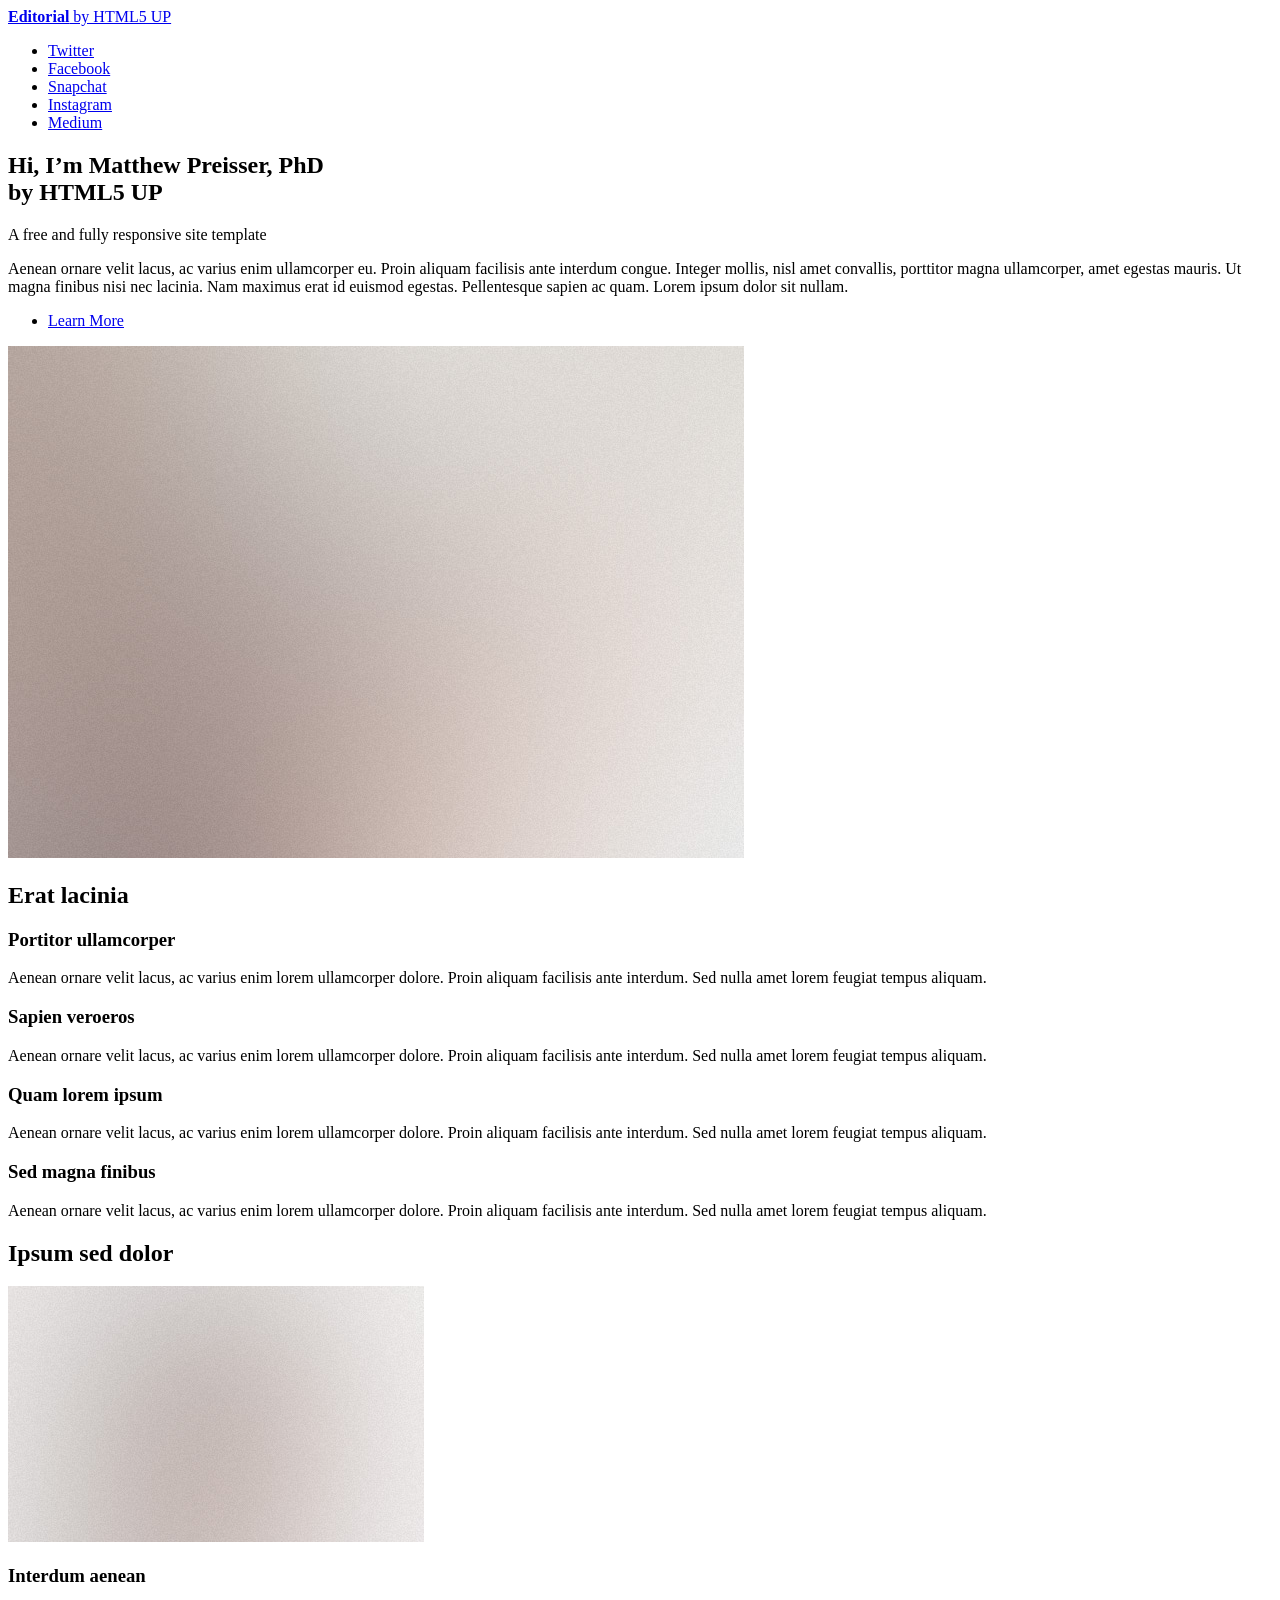
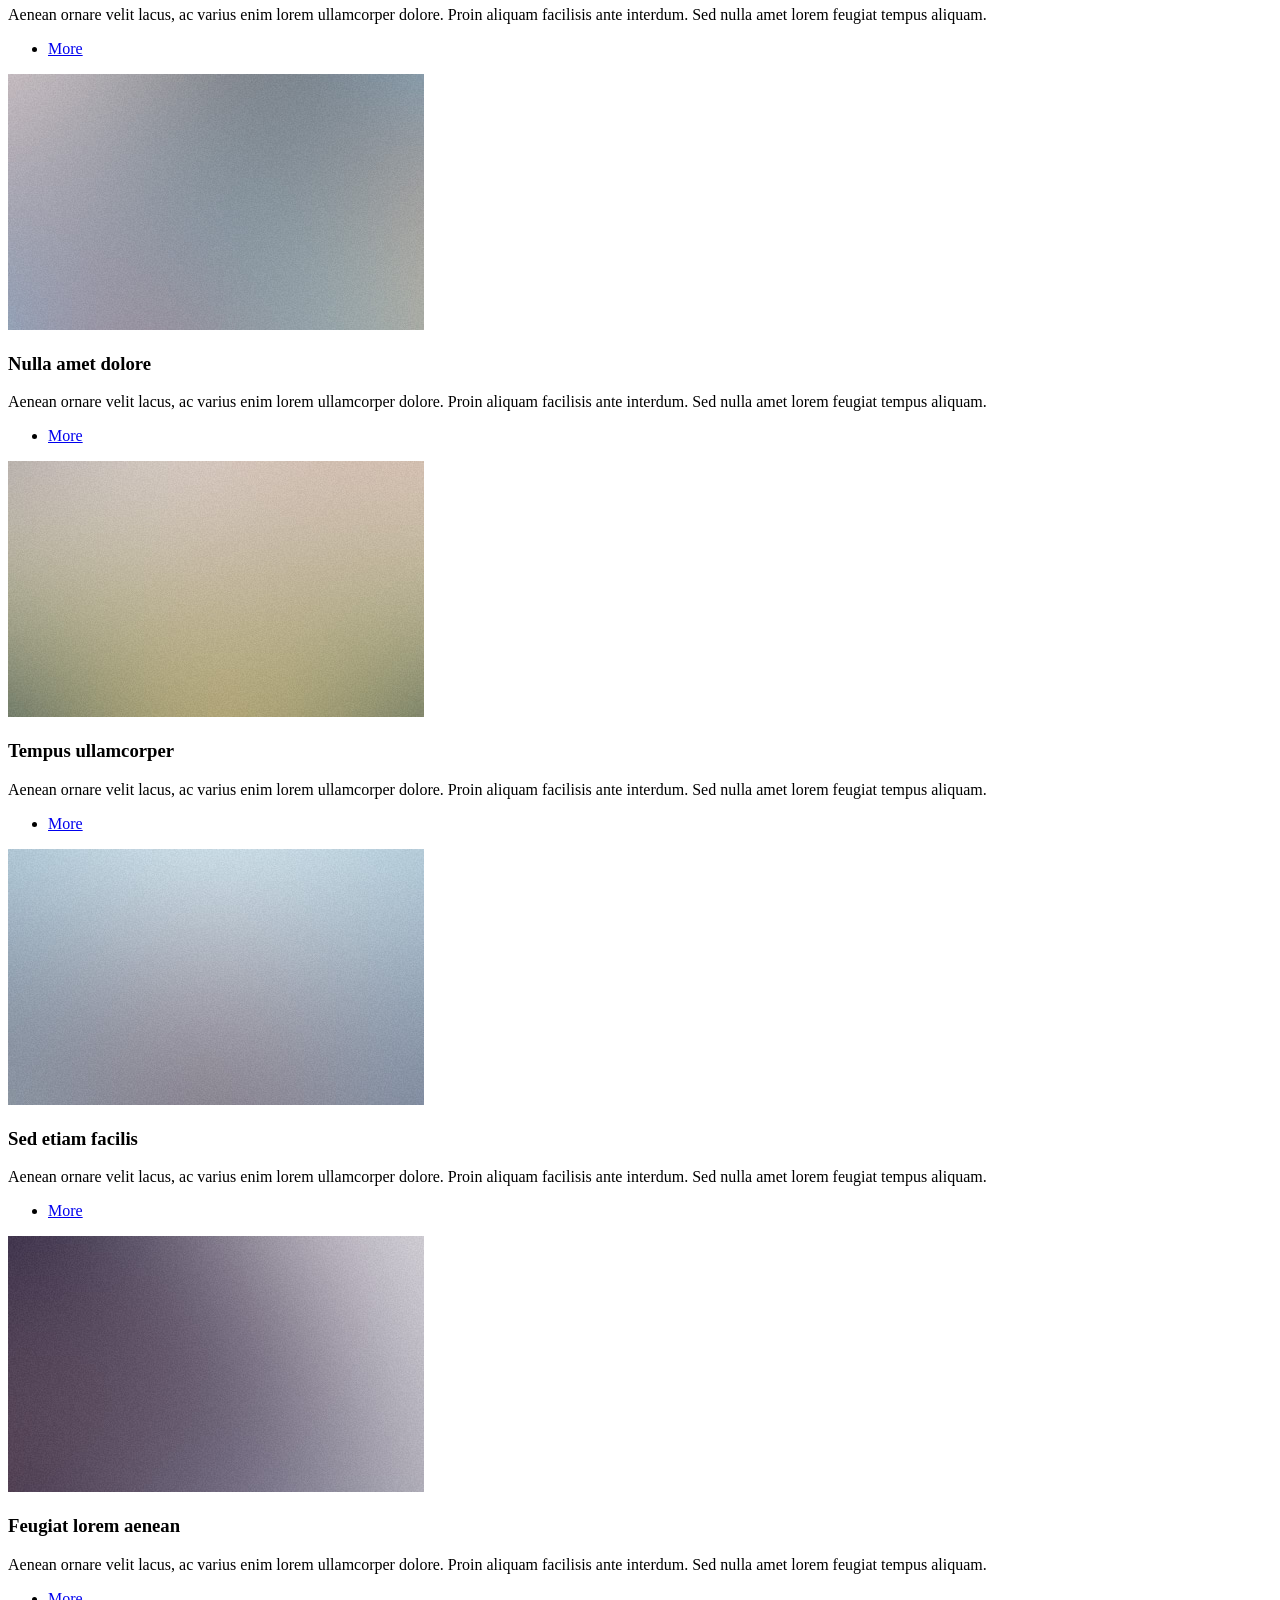
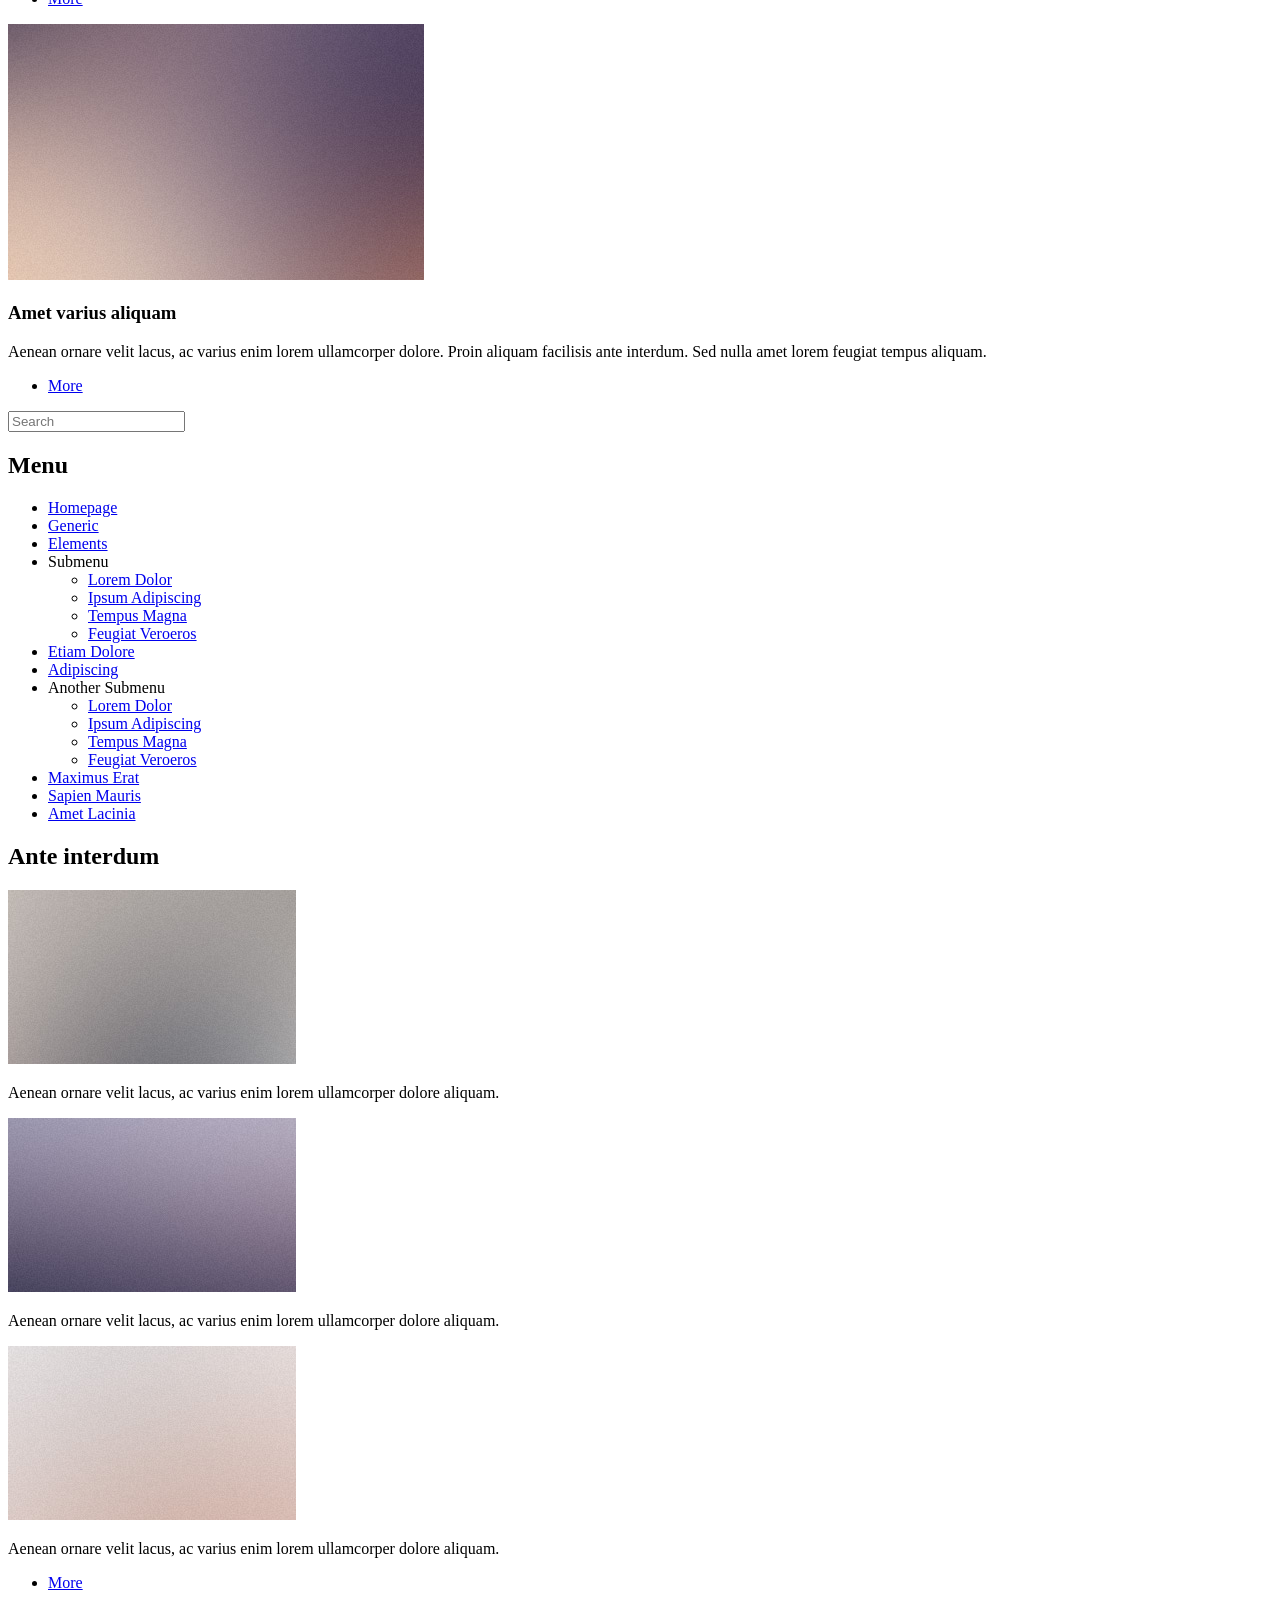
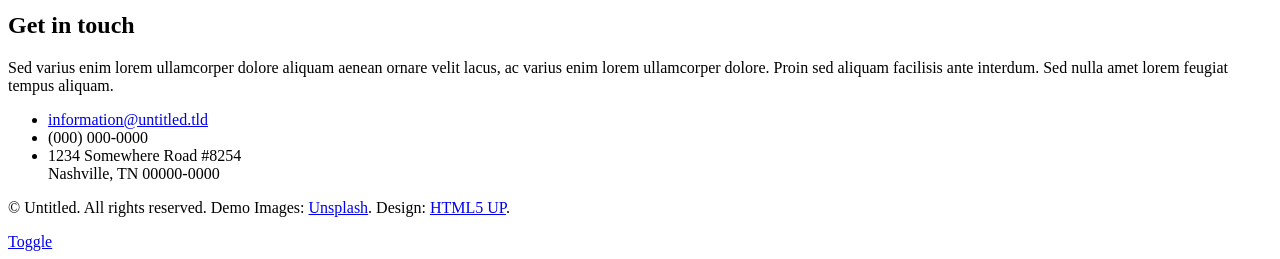
==== commit ec9d7cfa: "edit name" ====
--- a/index.html
+++ b/index.html
@@ -36,7 +36,7 @@
 								<section id="banner">
 									<div class="content">
 										<header>
-											<h1>Hi, I’m Editorial<br />
+											<h1>Hi, I’m Matthew Preisser, PhD<br />
 											by HTML5 UP</h1>
 											<p>A free and fully responsive site template</p>
 										</header>
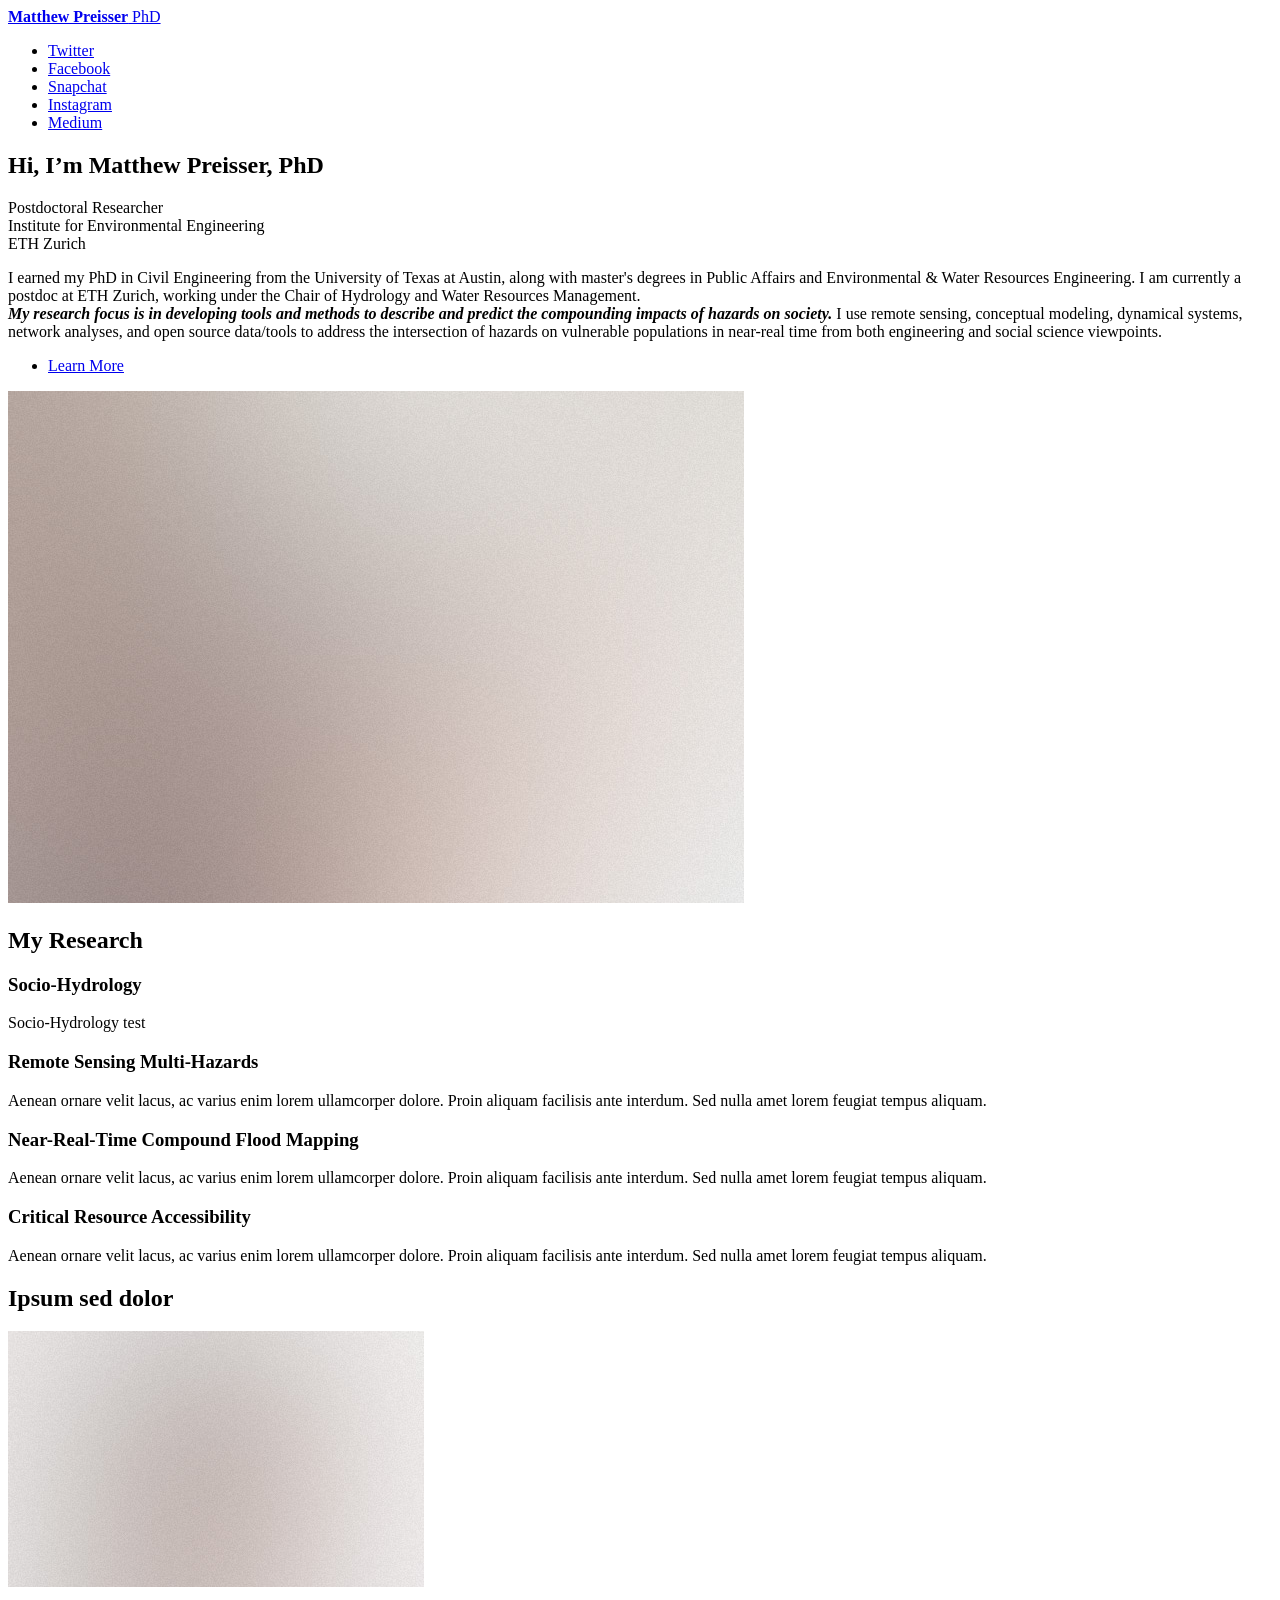
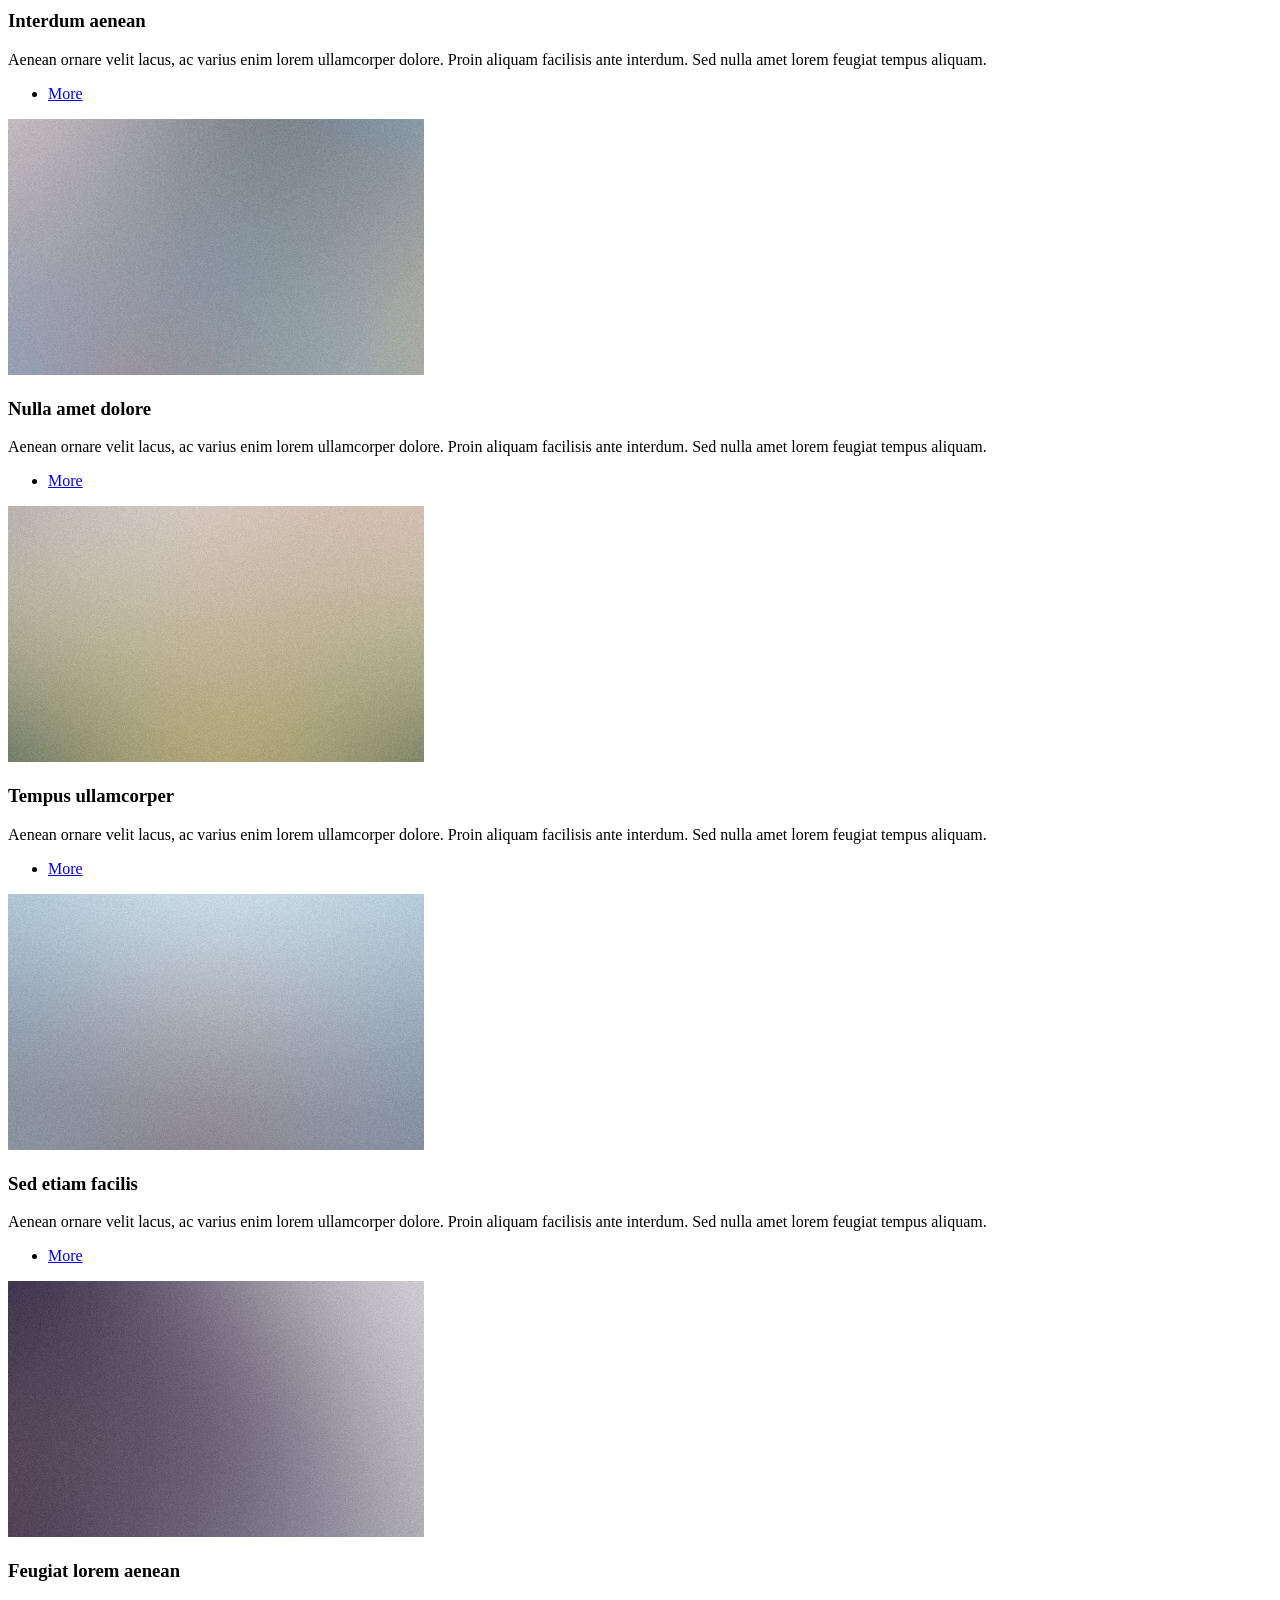
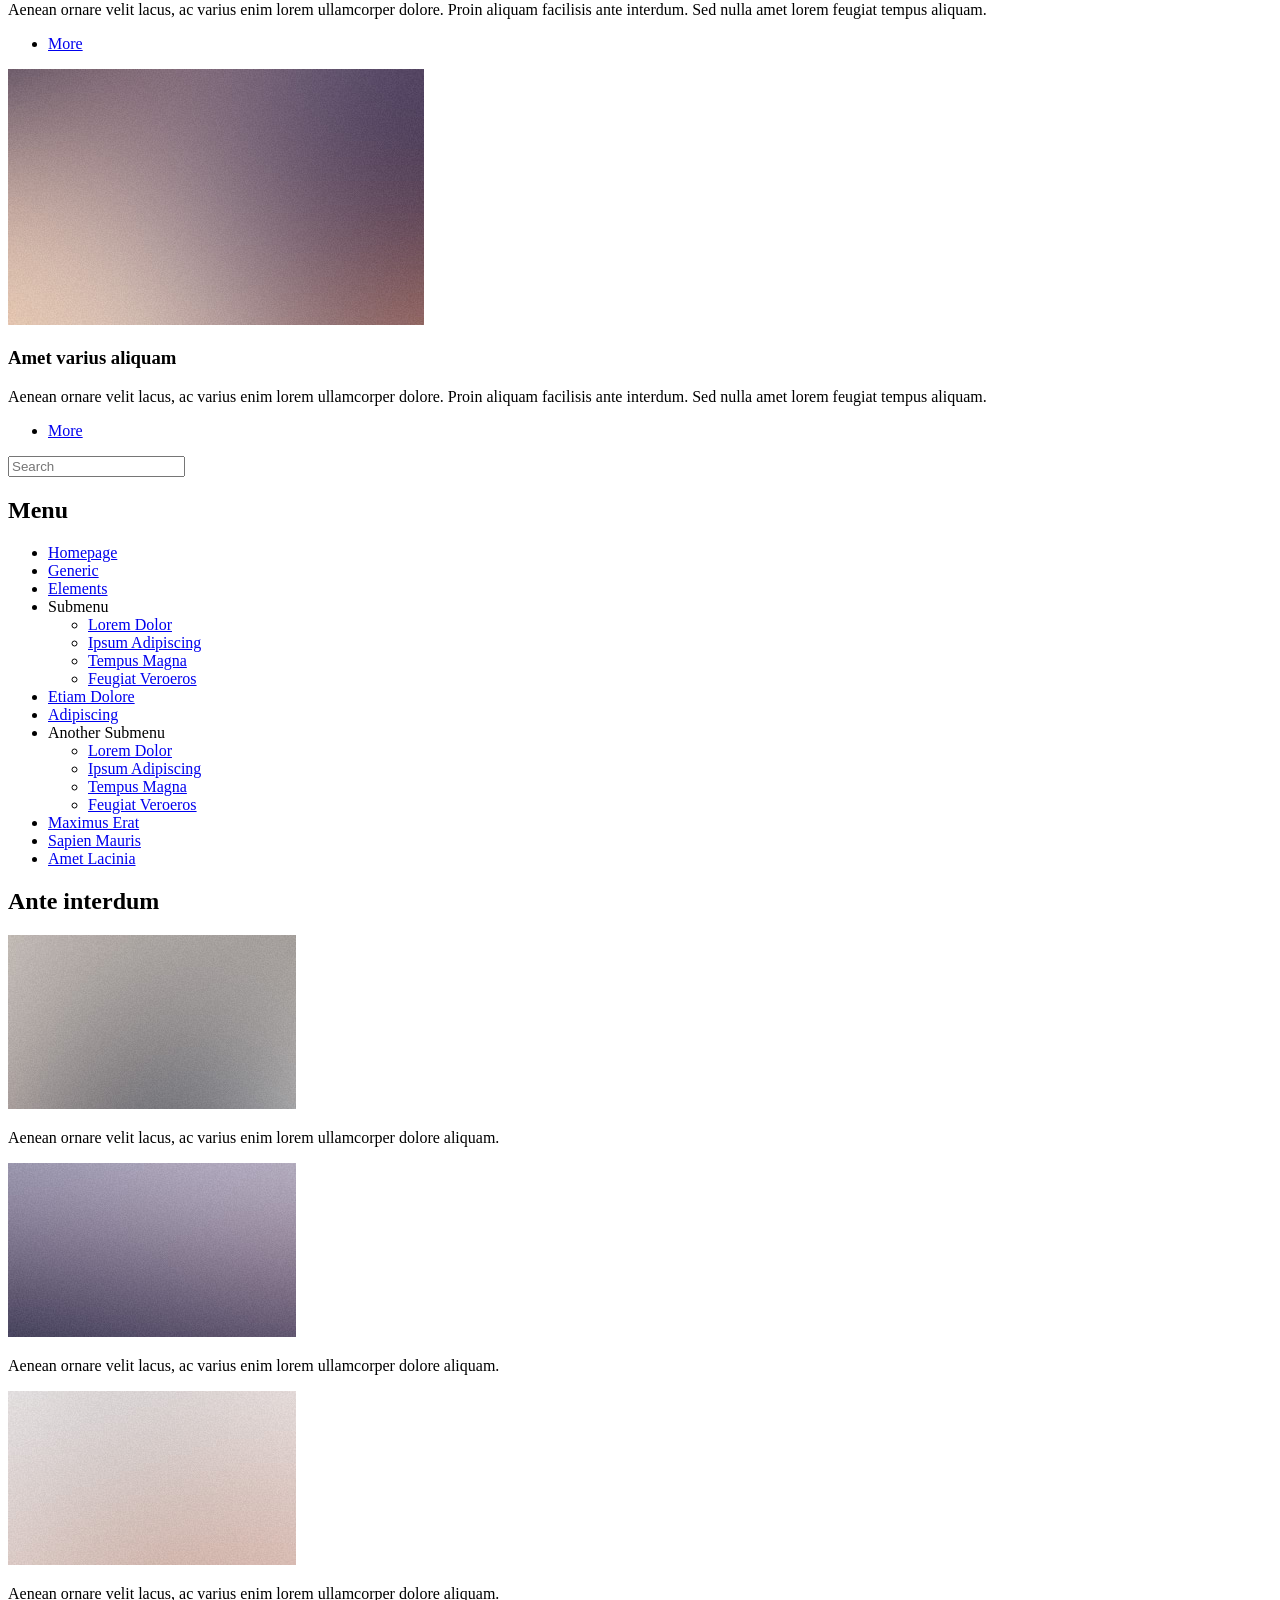
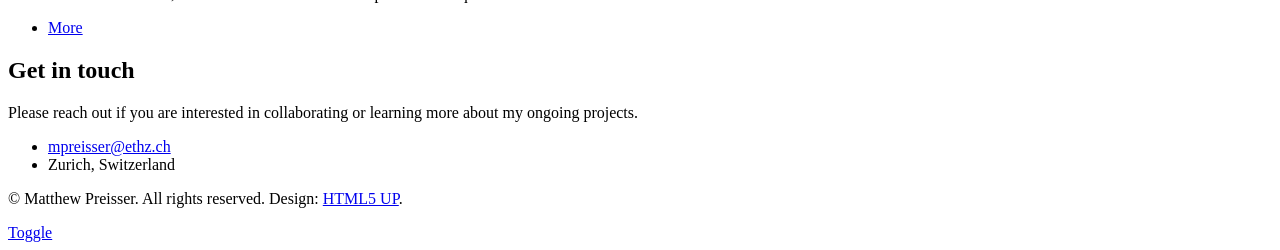
==== commit 6399010f: "edits to mainscreen" ====
--- a/index.html
+++ b/index.html
@@ -6,7 +6,7 @@
 -->
 <html>
 	<head>
-		<title>Editorial by HTML5 UP</title>
+		<title>Matthew Preisser, PhD</title>
 		<meta charset="utf-8" />
 		<meta name="viewport" content="width=device-width, initial-scale=1, user-scalable=no" />
 		<link rel="stylesheet" href="assets/css/main.css" />
@@ -22,7 +22,7 @@
 
 							<!-- Header -->
 								<header id="header">
-									<a href="index.html" class="logo"><strong>Editorial</strong> by HTML5 UP</a>
+									<a href="index.html" class="logo"><strong>Matthew Preisser</strong> PhD</a>
 									<ul class="icons">
 										<li><a href="#" class="icon brands fa-twitter"><span class="label">Twitter</span></a></li>
 										<li><a href="#" class="icon brands fa-facebook-f"><span class="label">Facebook</span></a></li>
@@ -37,10 +37,16 @@
 									<div class="content">
 										<header>
 											<h1>Hi, I’m Matthew Preisser, PhD<br />
-											by HTML5 UP</h1>
-											<p>A free and fully responsive site template</p>
+											</h1>
+											<p>Postdoctoral Researcher<br />
+												Institute for Environmental Engineering<br />
+												ETH Zurich
+											</p>
 										</header>
-										<p>Aenean ornare velit lacus, ac varius enim ullamcorper eu. Proin aliquam facilisis ante interdum congue. Integer mollis, nisl amet convallis, porttitor magna ullamcorper, amet egestas mauris. Ut magna finibus nisi nec lacinia. Nam maximus erat id euismod egestas. Pellentesque sapien ac quam. Lorem ipsum dolor sit nullam.</p>
+										<p>I earned my PhD in Civil Engineering from the University of Texas at Austin, along with master's degrees in Public Affairs and Environmental & Water Resources Engineering. I am currently a postdoc at ETH Zurich, working under the Chair of Hydrology and Water Resources Management. <br />
+
+										<strong><em>My research focus is in developing tools and methods to describe and predict the compounding impacts of hazards on society.</em></strong> I use remote sensing, conceptual modeling, dynamical systems, network analyses, and open source data/tools to address the intersection of hazards on vulnerable populations in near-real time from both engineering and social science viewpoints. 
+										</p>
 										<ul class="actions">
 											<li><a href="#" class="button big">Learn More</a></li>
 										</ul>
@@ -53,37 +59,45 @@
 							<!-- Section -->
 								<section>
 									<header class="major">
-										<h2>Erat lacinia</h2>
+										<h2>My Research</h2>
 									</header>
 									<div class="features">
+										
+										<!-- FEATURE 1 -->
 										<article>
 											<span class="icon fa-gem"></span>
 											<div class="content">
-												<h3>Portitor ullamcorper</h3>
+												<h3>Socio-Hydrology</h3>
+												<p>Socio-Hydrology test</p>
+											</div>
+										</article>
+
+										<!-- FEATURE 2 -->
+										<article>
+											<span class="icon solid fa-paper-plane"></span>
+											<div class="content">
+												<h3>Remote Sensing Multi-Hazards</h3>
 												<p>Aenean ornare velit lacus, ac varius enim lorem ullamcorper dolore. Proin aliquam facilisis ante interdum. Sed nulla amet lorem feugiat tempus aliquam.</p>
 											</div>
 										</article>
-										<article>
-											<span class="icon solid fa-paper-plane"></span>
-											<div class="content">
-												<h3>Sapien veroeros</h3>
+
+										<!-- FEATURE 3 -->
+										<article>
+											<span class="icon solid fa-rocket"></span>
+											<div class="content">
+												<h3>Near-Real-Time Compound Flood Mapping</h3>
 												<p>Aenean ornare velit lacus, ac varius enim lorem ullamcorper dolore. Proin aliquam facilisis ante interdum. Sed nulla amet lorem feugiat tempus aliquam.</p>
 											</div>
 										</article>
-										<article>
-											<span class="icon solid fa-rocket"></span>
-											<div class="content">
-												<h3>Quam lorem ipsum</h3>
+
+										<!-- FEATURE 4 -->
+										<article>
+											<span class="icon solid fa-signal"></span>
+											<div class="content">
+												<h3>Critical Resource Accessibility</h3>
 												<p>Aenean ornare velit lacus, ac varius enim lorem ullamcorper dolore. Proin aliquam facilisis ante interdum. Sed nulla amet lorem feugiat tempus aliquam.</p>
 											</div>
 										</article>
-										<article>
-											<span class="icon solid fa-signal"></span>
-											<div class="content">
-												<h3>Sed magna finibus</h3>
-												<p>Aenean ornare velit lacus, ac varius enim lorem ullamcorper dolore. Proin aliquam facilisis ante interdum. Sed nulla amet lorem feugiat tempus aliquam.</p>
-											</div>
-										</article>
 									</div>
 								</section>
 
@@ -92,6 +106,8 @@
 									<header class="major">
 										<h2>Ipsum sed dolor</h2>
 									</header>
+
+									<!-- POST 1 -->
 									<div class="posts">
 										<article>
 											<a href="#" class="image"><img src="images/pic01.jpg" alt="" /></a>
@@ -101,6 +117,8 @@
 												<li><a href="#" class="button">More</a></li>
 											</ul>
 										</article>
+
+										<!-- POST 2 -->
 										<article>
 											<a href="#" class="image"><img src="images/pic02.jpg" alt="" /></a>
 											<h3>Nulla amet dolore</h3>
@@ -109,6 +127,8 @@
 												<li><a href="#" class="button">More</a></li>
 											</ul>
 										</article>
+
+										<!-- POST 3 -->
 										<article>
 											<a href="#" class="image"><img src="images/pic03.jpg" alt="" /></a>
 											<h3>Tempus ullamcorper</h3>
@@ -117,6 +137,8 @@
 												<li><a href="#" class="button">More</a></li>
 											</ul>
 										</article>
+
+										<!-- POST 4 -->
 										<article>
 											<a href="#" class="image"><img src="images/pic04.jpg" alt="" /></a>
 											<h3>Sed etiam facilis</h3>
@@ -125,6 +147,8 @@
 												<li><a href="#" class="button">More</a></li>
 											</ul>
 										</article>
+
+										<!-- POST 5 -->
 										<article>
 											<a href="#" class="image"><img src="images/pic05.jpg" alt="" /></a>
 											<h3>Feugiat lorem aenean</h3>
@@ -133,6 +157,8 @@
 												<li><a href="#" class="button">More</a></li>
 											</ul>
 										</article>
+
+										<!-- POST 6 -->
 										<article>
 											<a href="#" class="image"><img src="images/pic06.jpg" alt="" /></a>
 											<h3>Amet varius aliquam</h3>
@@ -141,6 +167,8 @@
 												<li><a href="#" class="button">More</a></li>
 											</ul>
 										</article>
+
+										
 									</div>
 								</section>
 
@@ -217,23 +245,22 @@
 									</ul>
 								</section>
 
-							<!-- Section -->
+							<!-- GET IN TOUCH -->
 								<section>
 									<header class="major">
 										<h2>Get in touch</h2>
 									</header>
-									<p>Sed varius enim lorem ullamcorper dolore aliquam aenean ornare velit lacus, ac varius enim lorem ullamcorper dolore. Proin sed aliquam facilisis ante interdum. Sed nulla amet lorem feugiat tempus aliquam.</p>
+									<p>Please reach out if you are interested in collaborating or learning more about my ongoing projects.</p>
 									<ul class="contact">
-										<li class="icon solid fa-envelope"><a href="#">information@untitled.tld</a></li>
-										<li class="icon solid fa-phone">(000) 000-0000</li>
-										<li class="icon solid fa-home">1234 Somewhere Road #8254<br />
-										Nashville, TN 00000-0000</li>
+										<li class="icon solid fa-envelope"><a href="#">mpreisser@ethz.ch</a></li>
+									<!-- <li class="icon solid fa-phone">(000) 000-0000</li> -->
+										<li class="icon solid fa-home">Zurich, Switzerland</li>
 									</ul>
 								</section>
 
 							<!-- Footer -->
 								<footer id="footer">
-									<p class="copyright">&copy; Untitled. All rights reserved. Demo Images: <a href="https://unsplash.com">Unsplash</a>. Design: <a href="https://html5up.net">HTML5 UP</a>.</p>
+									<p class="copyright">&copy; Matthew Preisser. All rights reserved. Design: <a href="https://html5up.net">HTML5 UP</a>.</p>
 								</footer>
 
 						</div>
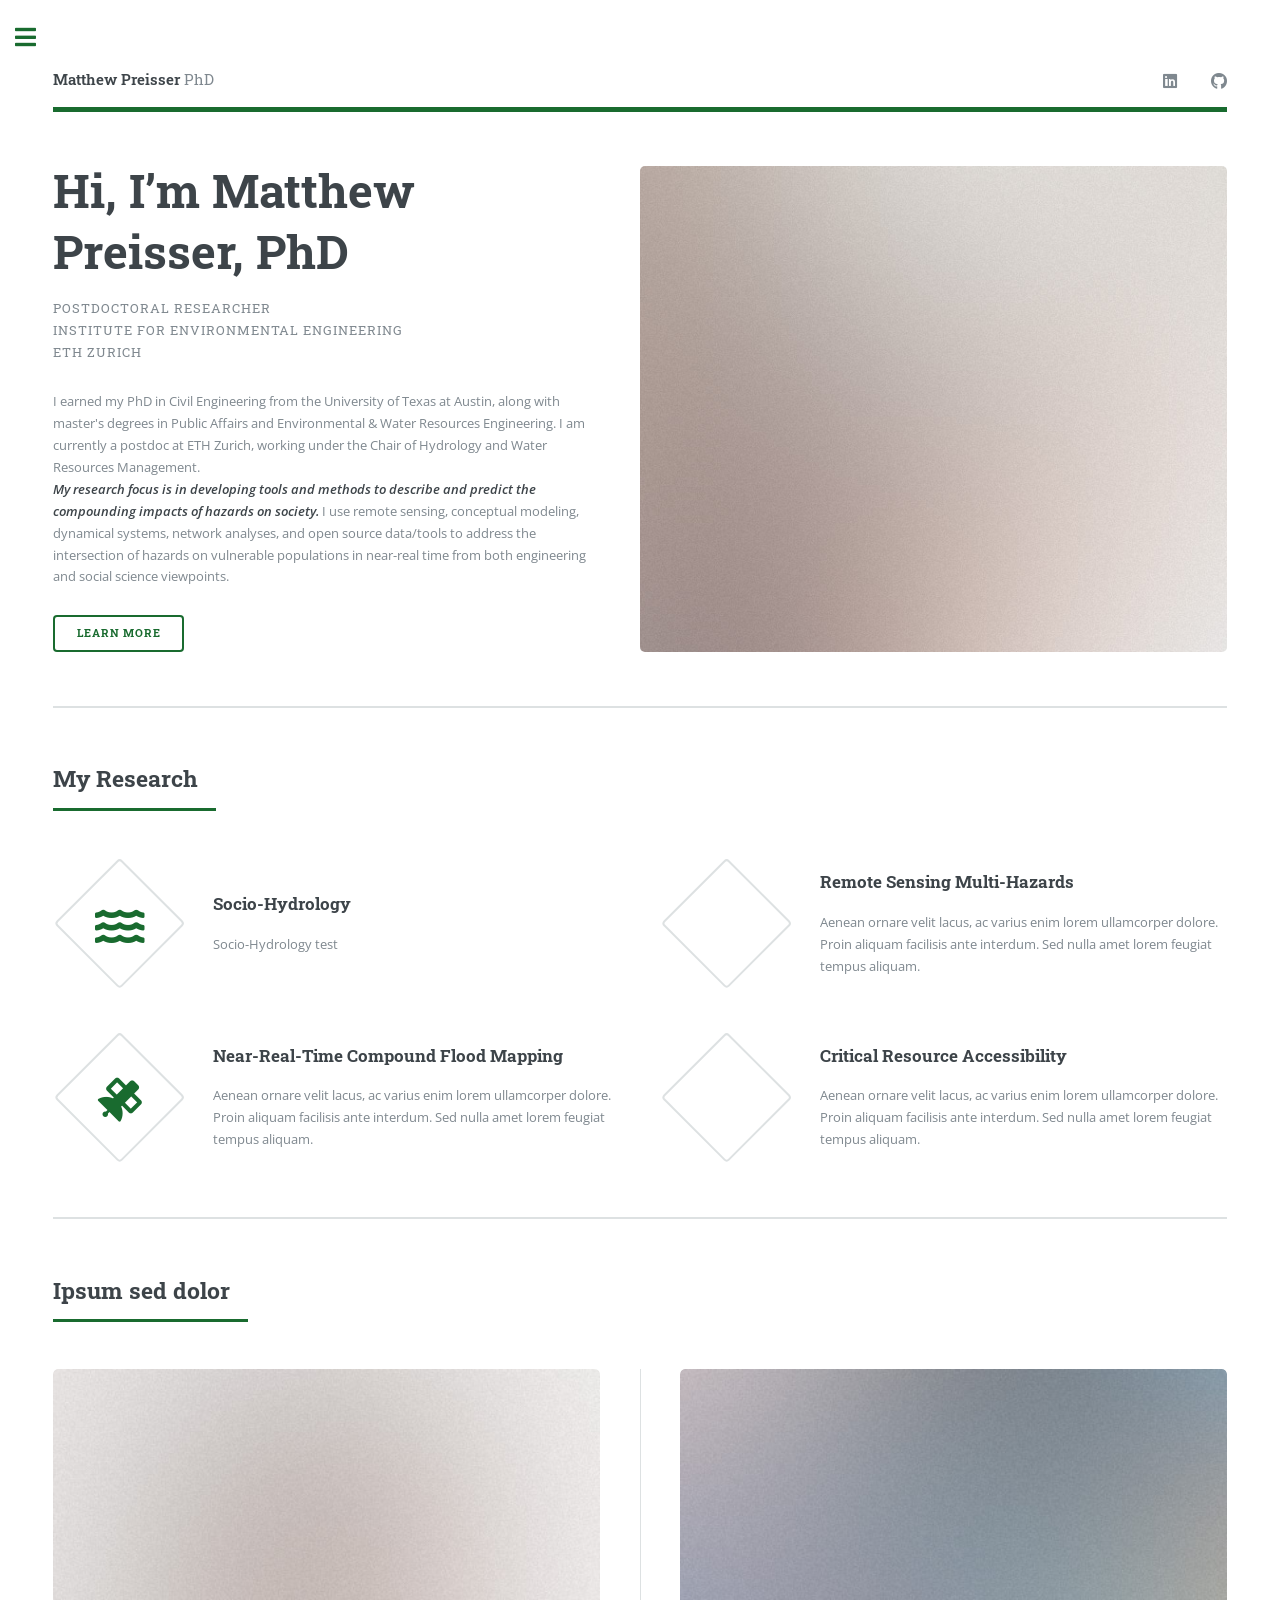
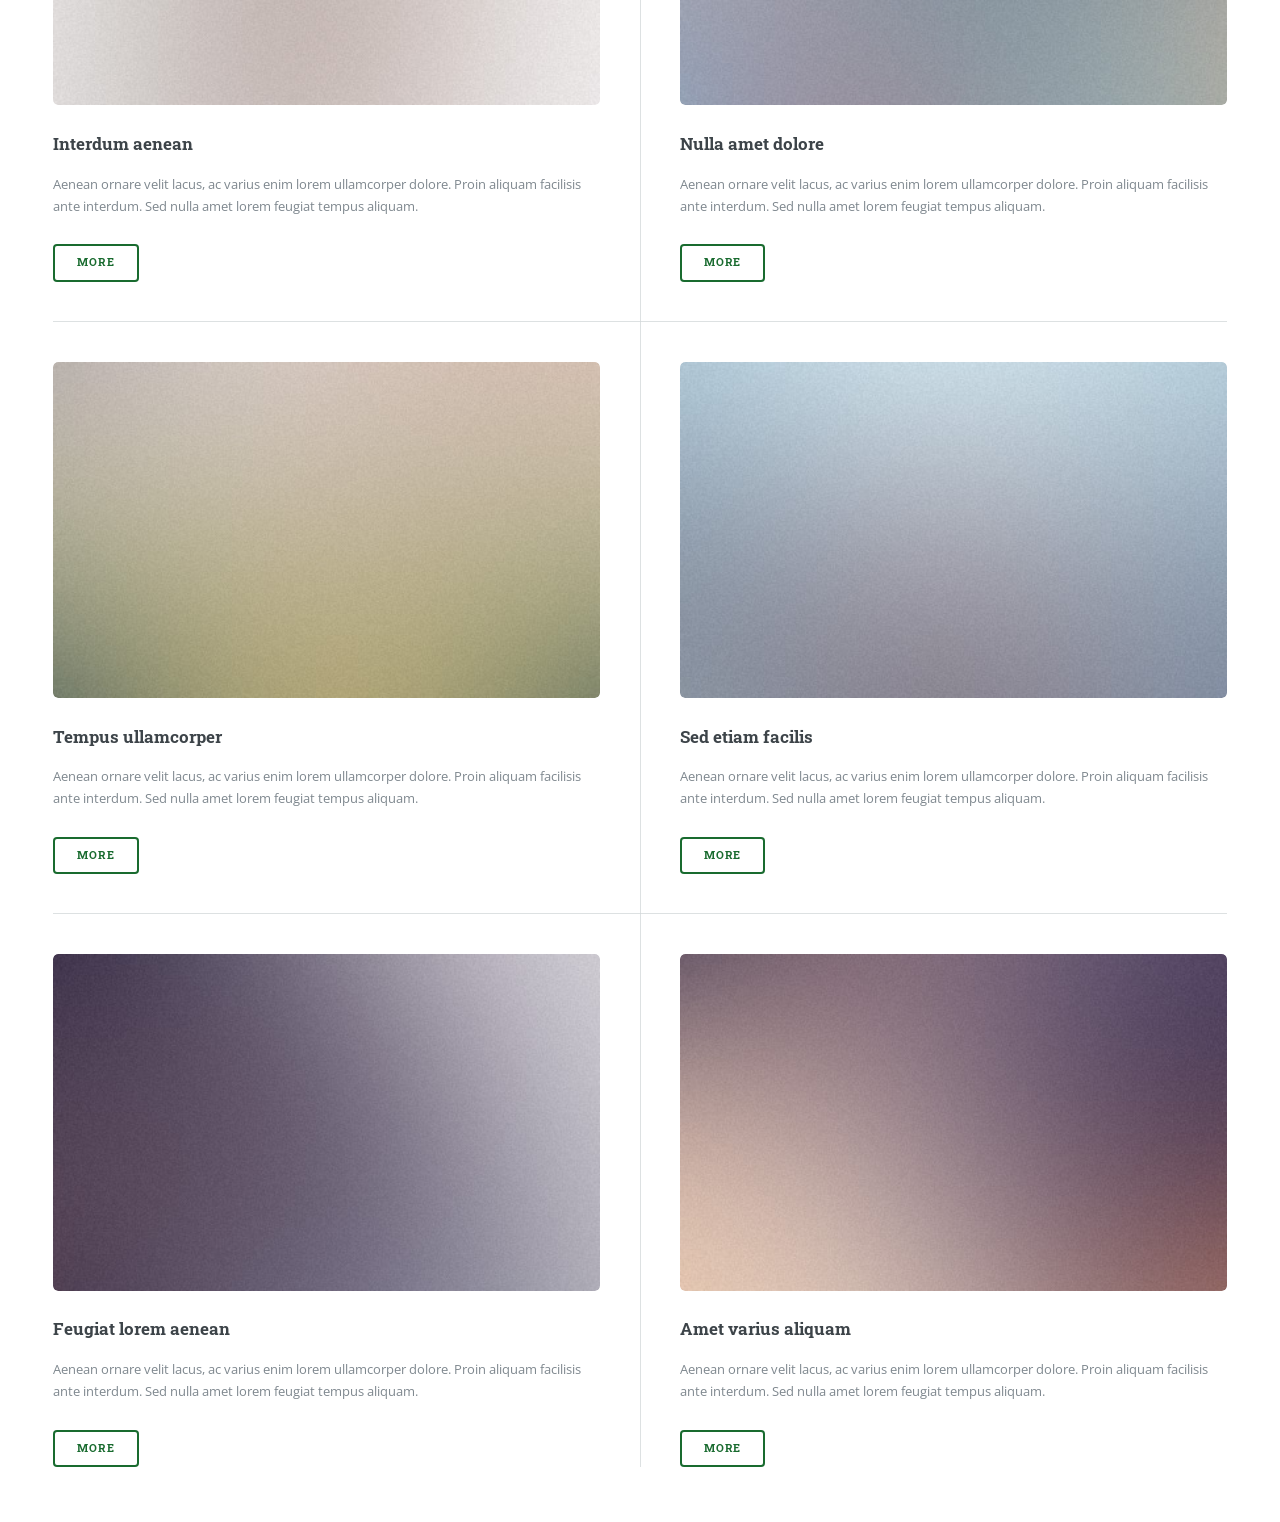
==== commit 511be556: "edits around page" ====
--- a/index.html
+++ b/index.html
@@ -9,6 +9,7 @@
 		<title>Matthew Preisser, PhD</title>
 		<meta charset="utf-8" />
 		<meta name="viewport" content="width=device-width, initial-scale=1, user-scalable=no" />
+		<link rel="stylesheet" href="https://cdnjs.cloudflare.com/ajax/libs/font-awesome/6.5.2/css/all.min.css" />
 		<link rel="stylesheet" href="assets/css/main.css" />
 	</head>
 	<body class="is-preload">
@@ -24,11 +25,14 @@
 								<header id="header">
 									<a href="index.html" class="logo"><strong>Matthew Preisser</strong> PhD</a>
 									<ul class="icons">
-										<li><a href="#" class="icon brands fa-twitter"><span class="label">Twitter</span></a></li>
+										<!-- <li><a href="#" class="icon brands fa-twitter"><span class="label">Twitter</span></a></li>
 										<li><a href="#" class="icon brands fa-facebook-f"><span class="label">Facebook</span></a></li>
 										<li><a href="#" class="icon brands fa-snapchat-ghost"><span class="label">Snapchat</span></a></li>
-										<li><a href="#" class="icon brands fa-instagram"><span class="label">Instagram</span></a></li>
-										<li><a href="#" class="icon brands fa-medium-m"><span class="label">Medium</span></a></li>
+										<li><a href="#" class="icon brands fa-instagram"><span class="label">Instagram</span></a></li> -->
+										<!-- <li><a href="#" class="icon brands fa-medium-m"><span class="label">Medium</span></a></li> -->
+										<li><a href="https://www.linkedin.com/in/matthew-preisser/" class="icon brands fa-linkedin"><span class="label">LinkedIn</span></a></li>
+										<li><a href="https://scholar.google.com/citations?user=46BuSNIAAAAJ&hl=en" class="icon brands fa-google-scholar"><span class="label">Scholar</span></a></li>
+										<li><a href="https://github.com/mdp0023" class="icon brands fa-github"><span class="label">github</span></a></li>
 									</ul>
 								</header>
 
@@ -65,7 +69,7 @@
 										
 										<!-- FEATURE 1 -->
 										<article>
-											<span class="icon fa-gem"></span>
+											<span class="icon solid fa-water"></span>
 											<div class="content">
 												<h3>Socio-Hydrology</h3>
 												<p>Socio-Hydrology test</p>
@@ -74,7 +78,7 @@
 
 										<!-- FEATURE 2 -->
 										<article>
-											<span class="icon solid fa-paper-plane"></span>
+											<span class="icon solid fa-hurricane"></span>
 											<div class="content">
 												<h3>Remote Sensing Multi-Hazards</h3>
 												<p>Aenean ornare velit lacus, ac varius enim lorem ullamcorper dolore. Proin aliquam facilisis ante interdum. Sed nulla amet lorem feugiat tempus aliquam.</p>
@@ -83,7 +87,7 @@
 
 										<!-- FEATURE 3 -->
 										<article>
-											<span class="icon solid fa-rocket"></span>
+											<span class="icon solid fa-satellite"></span>
 											<div class="content">
 												<h3>Near-Real-Time Compound Flood Mapping</h3>
 												<p>Aenean ornare velit lacus, ac varius enim lorem ullamcorper dolore. Proin aliquam facilisis ante interdum. Sed nulla amet lorem feugiat tempus aliquam.</p>
@@ -92,7 +96,7 @@
 
 										<!-- FEATURE 4 -->
 										<article>
-											<span class="icon solid fa-signal"></span>
+											<span class="icon solid fa-house-flood-water"></span>
 											<div class="content">
 												<h3>Critical Resource Accessibility</h3>
 												<p>Aenean ornare velit lacus, ac varius enim lorem ullamcorper dolore. Proin aliquam facilisis ante interdum. Sed nulla amet lorem feugiat tempus aliquam.</p>
@@ -204,20 +208,9 @@
 												<li><a href="#">Feugiat Veroeros</a></li>
 											</ul>
 										</li>
-										<li><a href="#">Etiam Dolore</a></li>
-										<li><a href="#">Adipiscing</a></li>
-										<li>
-											<span class="opener">Another Submenu</span>
-											<ul>
-												<li><a href="#">Lorem Dolor</a></li>
-												<li><a href="#">Ipsum Adipiscing</a></li>
-												<li><a href="#">Tempus Magna</a></li>
-												<li><a href="#">Feugiat Veroeros</a></li>
-											</ul>
-										</li>
-										<li><a href="#">Maximus Erat</a></li>
-										<li><a href="#">Sapien Mauris</a></li>
-										<li><a href="#">Amet Lacinia</a></li>
+
+										
+							
 									</ul>
 								</nav>
 
--- a/assets/css/main.css
+++ b/assets/css/main.css
@@ -1,9 +1,9 @@
 @import url(fontawesome-all.min.css);
 @import url("https://fonts.googleapis.com/css?family=Open+Sans:400,600,400italic,600italic|Roboto+Slab:400,700");
-/*
-	Editorial by HTML5 UP
-	html5up.net | @ajlkn
-	Free for personal and commercial use under the CCA 3.0 license (html5up.net/license)
+/*
+	Editorial by HTML5 UP
+	html5up.net | @ajlkn
+	Free for personal and commercial use under the CCA 3.0 license (html5up.net/license)
 */
 html, body, div, span, applet, object,
 iframe, h1, h2, h3, h4, h5, h6, p, blockquote,
@@ -112,11 +112,11 @@
   -ms-transition: color 0.2s ease-in-out, border-bottom-color 0.2s ease-in-out;
   transition: color 0.2s ease-in-out, border-bottom-color 0.2s ease-in-out;
   border-bottom: dotted 1px;
-  color: #f56a6a;
+  color: #196b2f;
   text-decoration: none; }
   a:hover {
-    border-bottom-color: #f56a6a;
-    color: #f56a6a !important; }
+    border-bottom-color: #196b2f;
+    color: #196b2f !important; }
     a:hover strong {
       color: inherit; }
 
@@ -998,7 +998,7 @@
   text-transform: uppercase; }
 
 header.major > :last-child {
-  border-bottom: solid 3px #f56a6a;
+  border-bottom: solid 3px #196b2f;
   display: inline-block;
   margin: 0 0 2em 0;
   padding: 0 0.75em 0.5em 0; }
@@ -1056,8 +1056,8 @@
   input[type="url"]:focus,
   select:focus,
   textarea:focus {
-    border-color: #f56a6a;
-    box-shadow: 0 0 0 1px #f56a6a; }
+    border-color: #196b2f;
+    box-shadow: 0 0 0 1px #196b2f; }
 
 select {
   background-image: url("data:image/svg+xml;charset=utf8,%3Csvg xmlns='http://www.w3.org/2000/svg' width='40' height='40' preserveAspectRatio='none' viewBox='0 0 40 40'%3E%3Cpath d='M9.4,12.3l10.4,10.4l10.4-10.4c0.2-0.2,0.5-0.4,0.9-0.4c0.3,0,0.6,0.1,0.9,0.4l3.3,3.3c0.2,0.2,0.4,0.5,0.4,0.9 c0,0.4-0.1,0.6-0.4,0.9L20.7,31.9c-0.2,0.2-0.5,0.4-0.9,0.4c-0.3,0-0.6-0.1-0.9-0.4L4.3,17.3c-0.2-0.2-0.4-0.5-0.4-0.9 c0-0.4,0.1-0.6,0.4-0.9l3.3-3.3c0.2-0.2,0.5-0.4,0.9-0.4S9.1,12.1,9.4,12.3z' fill='rgba(210, 215, 217, 0.75)' /%3E%3C/svg%3E");
@@ -1145,8 +1145,8 @@
     content: '\f00c'; }
   input[type="checkbox"]:focus + label:before,
   input[type="radio"]:focus + label:before {
-    border-color: #f56a6a;
-    box-shadow: 0 0 0 1px #f56a6a; }
+    border-color: #196b2f;
+    box-shadow: 0 0 0 1px #196b2f; }
 
 input[type="checkbox"] + label:before {
   border-radius: 0.375em; }
@@ -1376,7 +1376,7 @@
       font-family: 'Font Awesome 5 Free';
       font-weight: 400; }
     ul.contact li:before {
-      color: #f56a6a;
+      color: #196b2f;
       display: inline-block;
       font-size: 1.5em;
       height: 1.125em;
@@ -1421,7 +1421,7 @@
       padding: 0 0.5em;
       text-align: center; }
       ul.pagination li > .page.active {
-        background-color: #f56a6a;
+        background-color: #196b2f;
         color: #ffffff !important; }
         ul.pagination li > .page.active:hover {
           background-color: #f67878; }
@@ -1495,8 +1495,8 @@
   background-color: transparent;
   border-radius: 0.375em;
   border: 0;
-  box-shadow: inset 0 0 0 2px #f56a6a;
-  color: #f56a6a !important;
+  box-shadow: inset 0 0 0 2px #196b2f;
+  color: #196b2f !important;
   cursor: pointer;
   display: inline-block;
   font-family: "Roboto Slab", serif;
@@ -1553,7 +1553,7 @@
   input[type="button"].primary,
   button.primary,
   .button.primary {
-    background-color: #f56a6a;
+    background-color: #196b2f;
     box-shadow: none;
     color: #ffffff !important; }
     input[type="submit"].primary:hover,
@@ -1642,7 +1642,7 @@
       text-align: center;
       width: 10em; }
       .features article .icon:before {
-        color: #f56a6a;
+        color: #196b2f;
         font-size: 2.75rem;
         position: relative;
         top: 0.05em; }
@@ -2075,7 +2075,7 @@
   display: -webkit-flex;
   display: -ms-flex;
   display: flex;
-  border-bottom: solid 5px #f56a6a;
+  border-bottom: solid 5px #196b2f;
   padding: 6em 0 1em 0;
   position: relative; }
   #header > * {
@@ -2214,7 +2214,7 @@
     font-size: 0.9em;
     padding: 0.625em 0; }
     #menu ul a:hover, #menu ul span:hover {
-      color: #f56a6a; }
+      color: #196b2f; }
     #menu ul a.opener, #menu ul span.opener {
       -moz-transition: color 0.2s ease-in-out;
       -webkit-transition: color 0.2s ease-in-out;
@@ -2244,7 +2244,7 @@
         position: absolute;
         right: 0; }
       #menu ul a.opener:hover:before, #menu ul span.opener:hover:before {
-        color: #f56a6a; }
+        color: #196b2f; }
       #menu ul a.opener.active + ul, #menu ul span.opener.active + ul {
         display: block; }
       #menu ul a.opener.active:before, #menu ul span.opener.active:before {
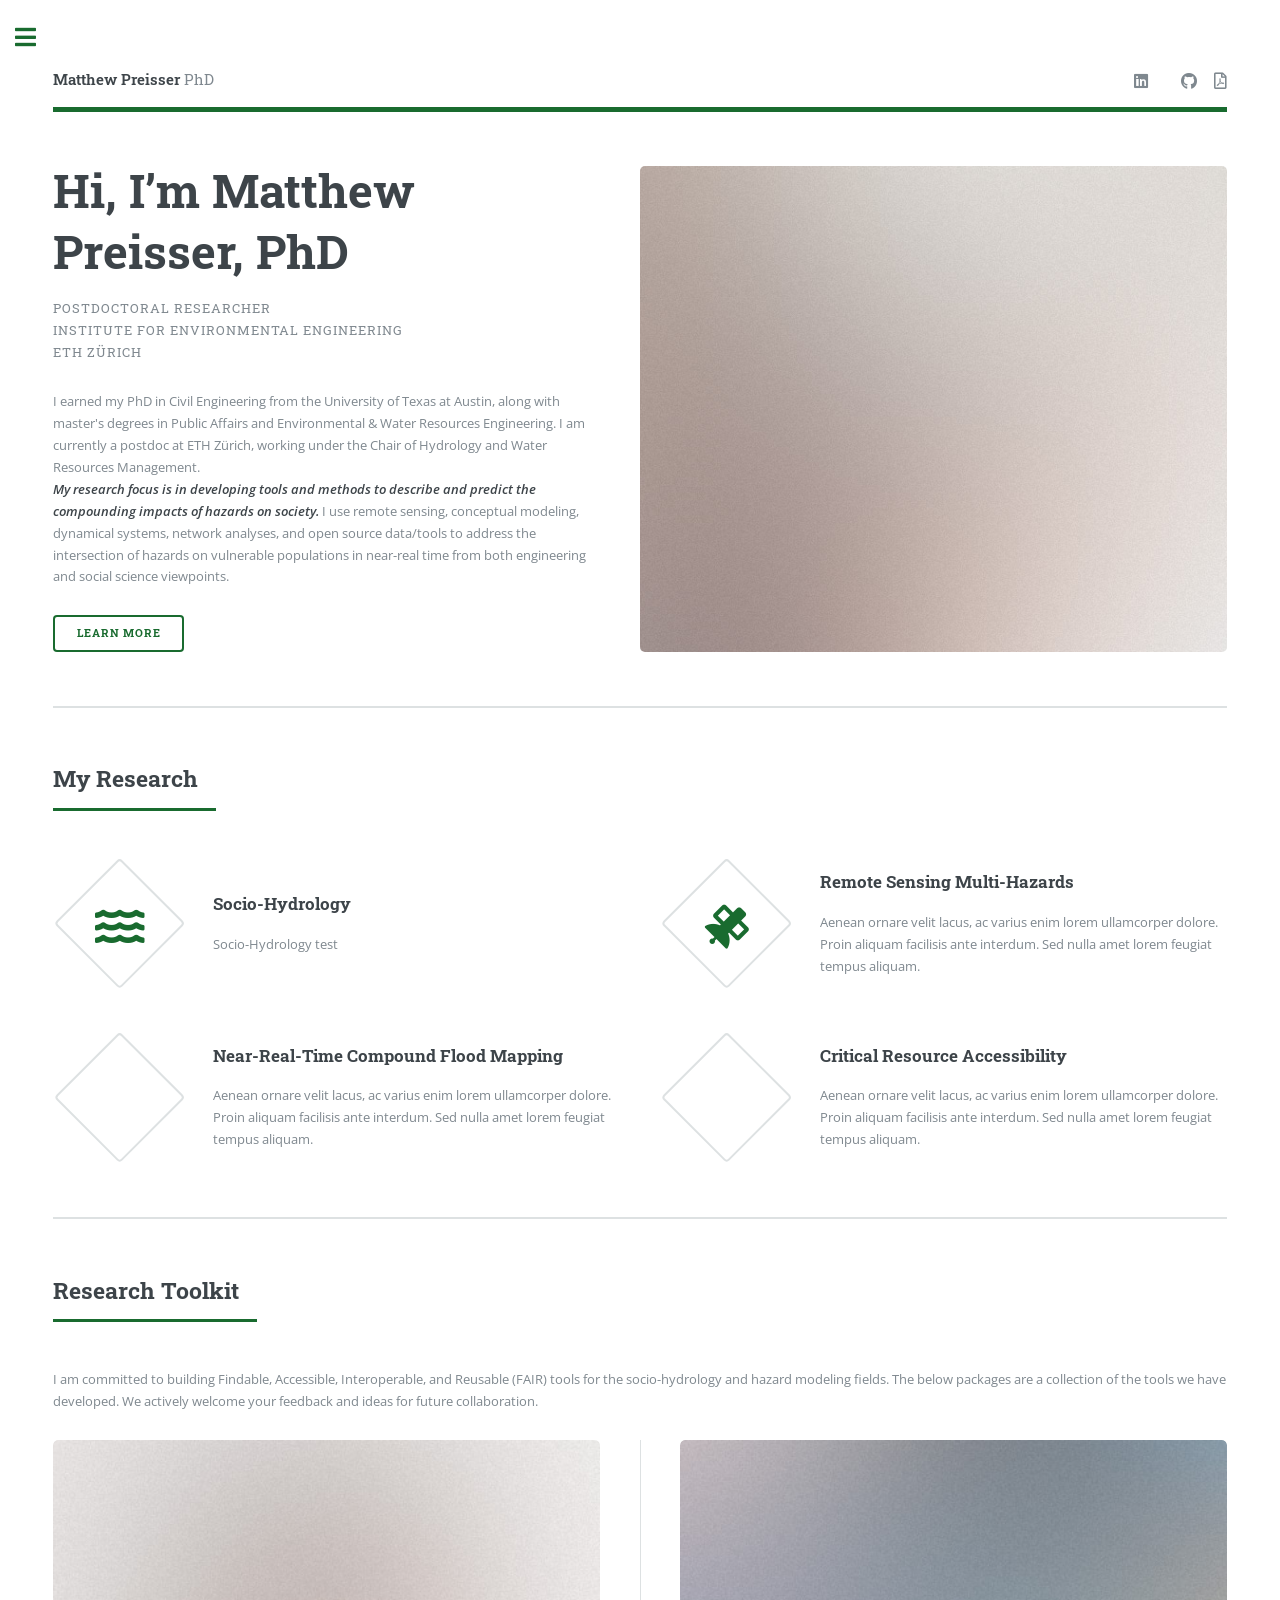
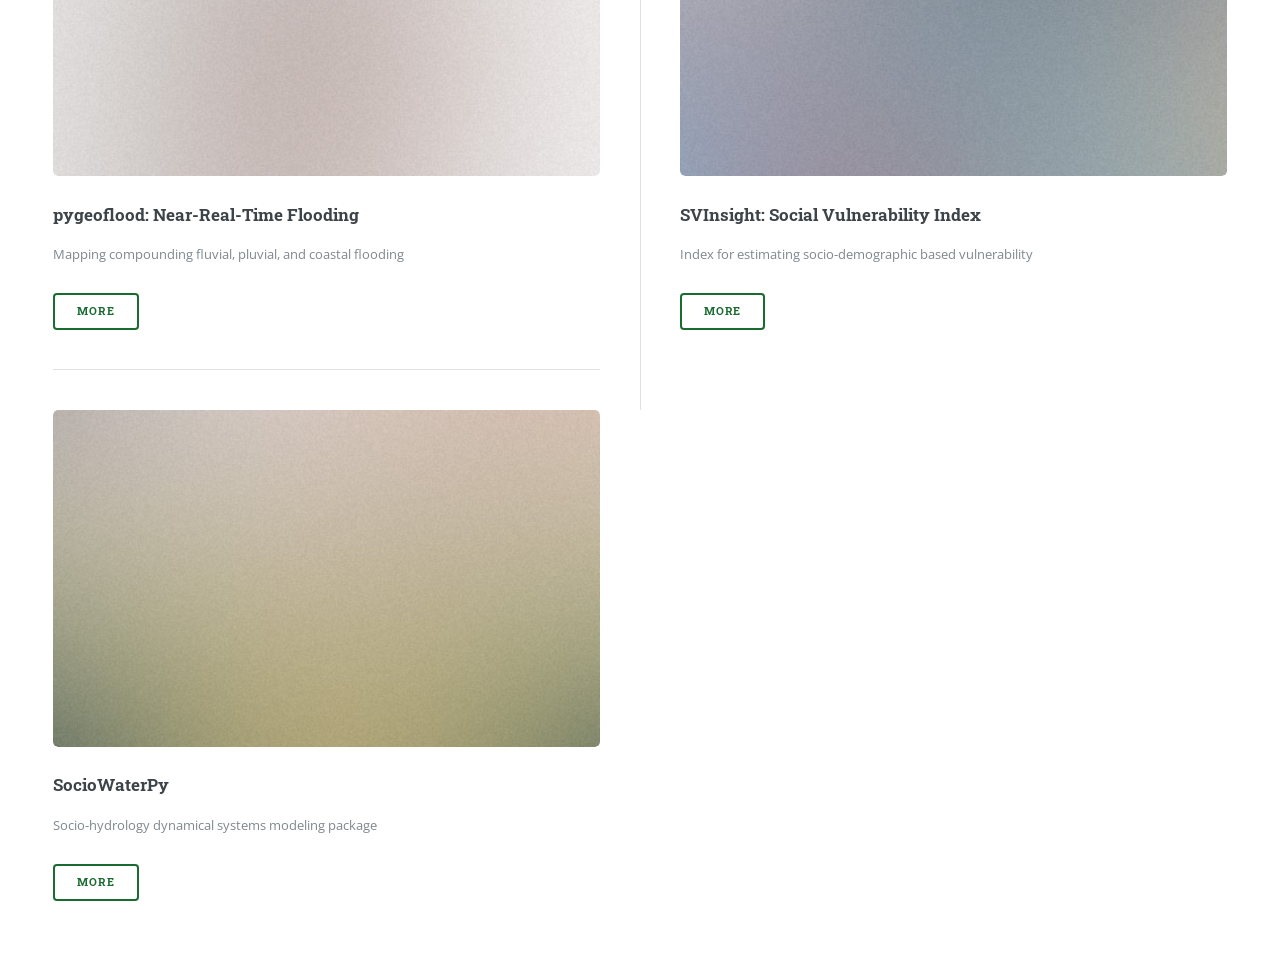
==== commit 5155d993: "populating website" ====
--- a/index.html
+++ b/index.html
@@ -33,6 +33,7 @@
 										<li><a href="https://www.linkedin.com/in/matthew-preisser/" class="icon brands fa-linkedin"><span class="label">LinkedIn</span></a></li>
 										<li><a href="https://scholar.google.com/citations?user=46BuSNIAAAAJ&hl=en" class="icon brands fa-google-scholar"><span class="label">Scholar</span></a></li>
 										<li><a href="https://github.com/mdp0023" class="icon brands fa-github"><span class="label">github</span></a></li>
+										<li><a href="files/Preisser_CV.pdf" target="_blank" rel="noopener noreferrer" class="icon fa-solid fa-file-pdf"><span class="label">CV</span></a></li>
 									</ul>
 								</header>
 
@@ -44,10 +45,10 @@
 											</h1>
 											<p>Postdoctoral Researcher<br />
 												Institute for Environmental Engineering<br />
-												ETH Zurich
+											ETH Zürich
 											</p>
 										</header>
-										<p>I earned my PhD in Civil Engineering from the University of Texas at Austin, along with master's degrees in Public Affairs and Environmental & Water Resources Engineering. I am currently a postdoc at ETH Zurich, working under the Chair of Hydrology and Water Resources Management. <br />
+										<p>I earned my PhD in Civil Engineering from the University of Texas at Austin, along with master's degrees in Public Affairs and Environmental & Water Resources Engineering. I am currently a postdoc at ETH Zürich, working under the Chair of Hydrology and Water Resources Management. <br />
 
 										<strong><em>My research focus is in developing tools and methods to describe and predict the compounding impacts of hazards on society.</em></strong> I use remote sensing, conceptual modeling, dynamical systems, network analyses, and open source data/tools to address the intersection of hazards on vulnerable populations in near-real time from both engineering and social science viewpoints. 
 										</p>
@@ -60,7 +61,7 @@
 									</span>
 								</section>
 
-							<!-- Section -->
+							<!-- ICON SECTION -->
 								<section>
 									<header class="major">
 										<h2>My Research</h2>
@@ -78,7 +79,7 @@
 
 										<!-- FEATURE 2 -->
 										<article>
-											<span class="icon solid fa-hurricane"></span>
+											<span class="icon solid fa-satellite"></span>
 											<div class="content">
 												<h3>Remote Sensing Multi-Hazards</h3>
 												<p>Aenean ornare velit lacus, ac varius enim lorem ullamcorper dolore. Proin aliquam facilisis ante interdum. Sed nulla amet lorem feugiat tempus aliquam.</p>
@@ -87,7 +88,7 @@
 
 										<!-- FEATURE 3 -->
 										<article>
-											<span class="icon solid fa-satellite"></span>
+											<span class="icon solid fa-hurricane"></span>
 											<div class="content">
 												<h3>Near-Real-Time Compound Flood Mapping</h3>
 												<p>Aenean ornare velit lacus, ac varius enim lorem ullamcorper dolore. Proin aliquam facilisis ante interdum. Sed nulla amet lorem feugiat tempus aliquam.</p>
@@ -105,68 +106,39 @@
 									</div>
 								</section>
 
-							<!-- Section -->
-								<section>
-									<header class="major">
-										<h2>Ipsum sed dolor</h2>
-									</header>
-
-									<!-- POST 1 -->
+							<!-- HIGHLIGHT SECTION -->
+								<section>
+									<header class="major">
+										<h2>Research Toolkit</h2>
+									</header>
+									<p>I am committed to building Findable, Accessible, Interoperable, and Reusable (FAIR) tools for the socio-hydrology and hazard modeling fields. The below packages are a collection of the tools we have developed. We actively welcome your feedback and ideas for future collaboration.</p>
+									
+									<!-- PYGEOFLOOD -->
 									<div class="posts">
 										<article>
 											<a href="#" class="image"><img src="images/pic01.jpg" alt="" /></a>
-											<h3>Interdum aenean</h3>
-											<p>Aenean ornare velit lacus, ac varius enim lorem ullamcorper dolore. Proin aliquam facilisis ante interdum. Sed nulla amet lorem feugiat tempus aliquam.</p>
+											<h3>pygeoflood: Near-Real-Time  Flooding</h3>
+											<p>Mapping compounding fluvial, pluvial, and coastal flooding</p>
 											<ul class="actions">
 												<li><a href="#" class="button">More</a></li>
 											</ul>
 										</article>
 
-										<!-- POST 2 -->
+										<!-- SVINSIGHT-->
 										<article>
 											<a href="#" class="image"><img src="images/pic02.jpg" alt="" /></a>
-											<h3>Nulla amet dolore</h3>
-											<p>Aenean ornare velit lacus, ac varius enim lorem ullamcorper dolore. Proin aliquam facilisis ante interdum. Sed nulla amet lorem feugiat tempus aliquam.</p>
+											<h3>SVInsight: Social Vulnerability Index</h3>
+											<p>Index for estimating socio-demographic based vulnerability</p>
 											<ul class="actions">
 												<li><a href="#" class="button">More</a></li>
 											</ul>
 										</article>
 
-										<!-- POST 3 -->
+										<!-- SOCIOWATERPY -->
 										<article>
 											<a href="#" class="image"><img src="images/pic03.jpg" alt="" /></a>
-											<h3>Tempus ullamcorper</h3>
-											<p>Aenean ornare velit lacus, ac varius enim lorem ullamcorper dolore. Proin aliquam facilisis ante interdum. Sed nulla amet lorem feugiat tempus aliquam.</p>
-											<ul class="actions">
-												<li><a href="#" class="button">More</a></li>
-											</ul>
-										</article>
-
-										<!-- POST 4 -->
-										<article>
-											<a href="#" class="image"><img src="images/pic04.jpg" alt="" /></a>
-											<h3>Sed etiam facilis</h3>
-											<p>Aenean ornare velit lacus, ac varius enim lorem ullamcorper dolore. Proin aliquam facilisis ante interdum. Sed nulla amet lorem feugiat tempus aliquam.</p>
-											<ul class="actions">
-												<li><a href="#" class="button">More</a></li>
-											</ul>
-										</article>
-
-										<!-- POST 5 -->
-										<article>
-											<a href="#" class="image"><img src="images/pic05.jpg" alt="" /></a>
-											<h3>Feugiat lorem aenean</h3>
-											<p>Aenean ornare velit lacus, ac varius enim lorem ullamcorper dolore. Proin aliquam facilisis ante interdum. Sed nulla amet lorem feugiat tempus aliquam.</p>
-											<ul class="actions">
-												<li><a href="#" class="button">More</a></li>
-											</ul>
-										</article>
-
-										<!-- POST 6 -->
-										<article>
-											<a href="#" class="image"><img src="images/pic06.jpg" alt="" /></a>
-											<h3>Amet varius aliquam</h3>
-											<p>Aenean ornare velit lacus, ac varius enim lorem ullamcorper dolore. Proin aliquam facilisis ante interdum. Sed nulla amet lorem feugiat tempus aliquam.</p>
+											<h3>SocioWaterPy</h3>
+											<p>Socio-hydrology dynamical systems modeling package</p>
 											<ul class="actions">
 												<li><a href="#" class="button">More</a></li>
 											</ul>
@@ -197,7 +169,7 @@
 									</header>
 									<ul>
 										<li><a href="index.html">Homepage</a></li>
-										<li><a href="generic.html">Generic</a></li>
+										<li><a href="about_me.html">About Me</a></li>
 										<li><a href="elements.html">Elements</a></li>
 										<li>
 											<span class="opener">Submenu</span>
@@ -247,7 +219,7 @@
 									<ul class="contact">
 										<li class="icon solid fa-envelope"><a href="#">mpreisser@ethz.ch</a></li>
 									<!-- <li class="icon solid fa-phone">(000) 000-0000</li> -->
-										<li class="icon solid fa-home">Zurich, Switzerland</li>
+							<li class="icon solid fa-home">Zürich, Switzerland</li>
 									</ul>
 								</section>
 
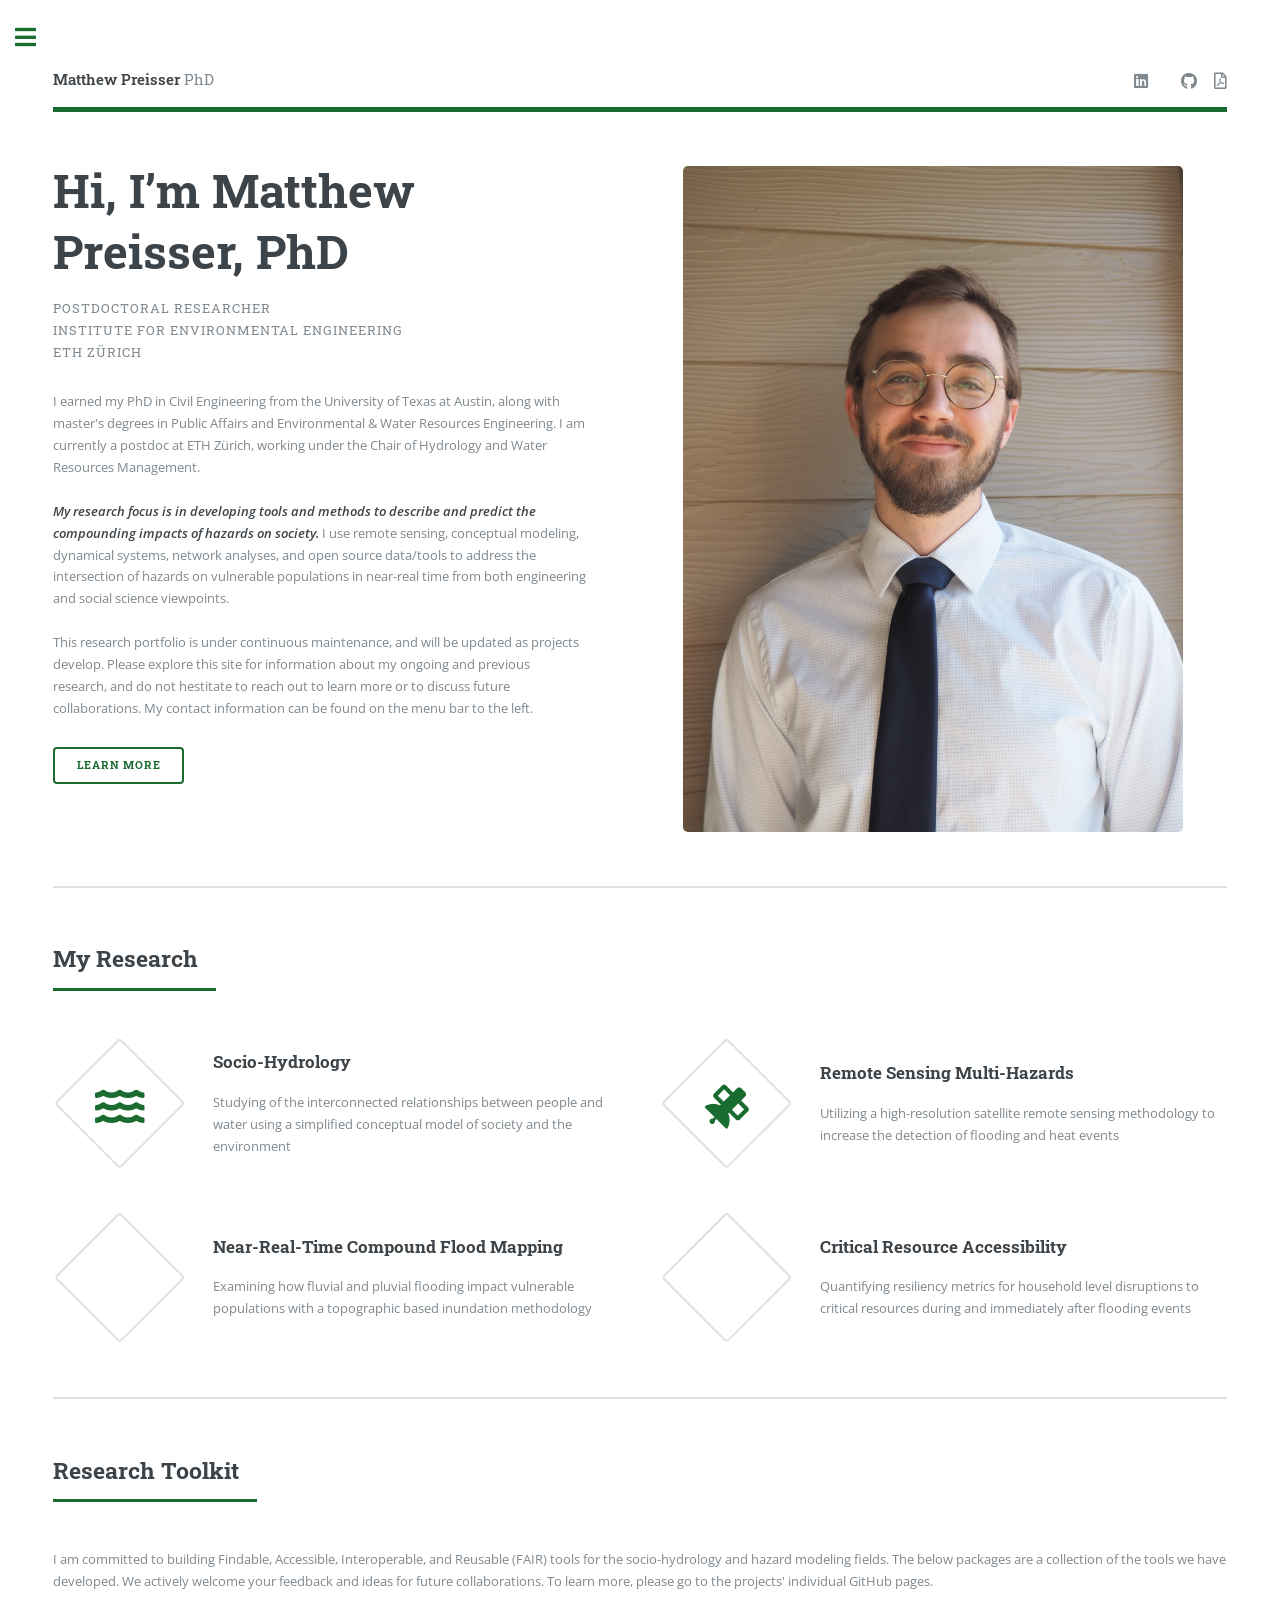
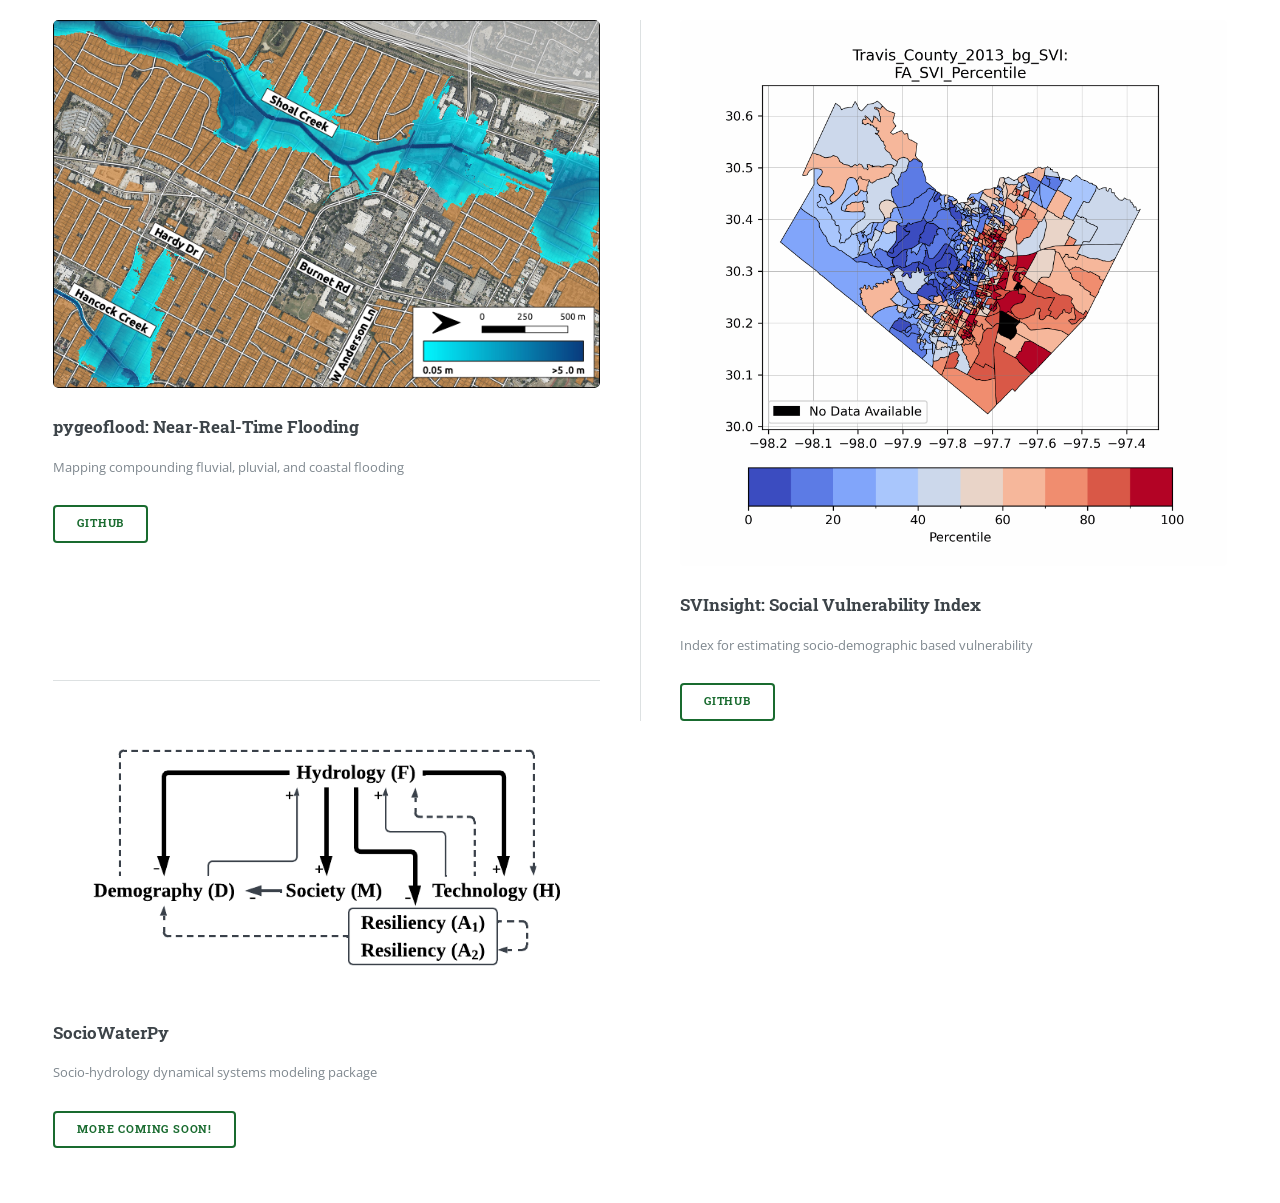
==== commit c7dda068: "updates" ====
--- a/index.html
+++ b/index.html
@@ -23,7 +23,8 @@
 
 							<!-- Header -->
 								<header id="header">
-									<a href="index.html" class="logo"><strong>Matthew Preisser</strong> PhD</a>
+									<a href="index.html" class="logo"><strong>Matthew Preisser</strong> PhD </a><br />
+										
 									<ul class="icons">
 										<!-- <li><a href="#" class="icon brands fa-twitter"><span class="label">Twitter</span></a></li>
 										<li><a href="#" class="icon brands fa-facebook-f"><span class="label">Facebook</span></a></li>
@@ -48,16 +49,21 @@
 											ETH Zürich
 											</p>
 										</header>
-										<p>I earned my PhD in Civil Engineering from the University of Texas at Austin, along with master's degrees in Public Affairs and Environmental & Water Resources Engineering. I am currently a postdoc at ETH Zürich, working under the Chair of Hydrology and Water Resources Management. <br />
-
-										<strong><em>My research focus is in developing tools and methods to describe and predict the compounding impacts of hazards on society.</em></strong> I use remote sensing, conceptual modeling, dynamical systems, network analyses, and open source data/tools to address the intersection of hazards on vulnerable populations in near-real time from both engineering and social science viewpoints. 
+										<p>I earned my PhD in Civil Engineering from the University of Texas at Austin, along with master's degrees in Public Affairs and Environmental & Water Resources Engineering. I am currently a postdoc at ETH Zürich, working under the Chair of Hydrology and Water Resources Management. <br /><br />
+
+										<strong><em>My research focus is in developing tools and methods to describe and predict the compounding impacts of hazards on society.</em></strong> I use remote sensing, conceptual modeling, dynamical systems, network analyses, and open source data/tools to address the intersection of hazards on vulnerable populations in near-real time from both engineering and social science viewpoints. <br /><br />
+										
+										This research portfolio is under continuous maintenance, and will be updated as projects develop. Please explore this site for information about my ongoing and previous research, and do not hestitate to reach out to learn more or to discuss future collaborations. My contact information can be found on the menu bar to the left.
+
 										</p>
+
+
 										<ul class="actions">
-											<li><a href="#" class="button big">Learn More</a></li>
+											<li><a href="about_me.html" class="button big">Learn More</a></li>
 										</ul>
 									</div>
 									<span class="image object">
-										<img src="images/pic10.jpg" alt="" />
+										<img src="images/Preisser.png" alt="" style="width: 100%; max-width: 500px; display: block; margin-left: auto; margin-right: auto;" />
 									</span>
 								</section>
 
@@ -72,8 +78,8 @@
 										<article>
 											<span class="icon solid fa-water"></span>
 											<div class="content">
-												<h3>Socio-Hydrology</h3>
-												<p>Socio-Hydrology test</p>
+												<a href="research_interests.html"><h3>Socio-Hydrology</h3></a>
+												<p>Studying of the interconnected relationships between people and water using a simplified conceptual model of society and the environment</p>
 											</div>
 										</article>
 
@@ -81,8 +87,8 @@
 										<article>
 											<span class="icon solid fa-satellite"></span>
 											<div class="content">
-												<h3>Remote Sensing Multi-Hazards</h3>
-												<p>Aenean ornare velit lacus, ac varius enim lorem ullamcorper dolore. Proin aliquam facilisis ante interdum. Sed nulla amet lorem feugiat tempus aliquam.</p>
+												<a href="research_interests.html"><h3>Remote Sensing Multi-Hazards</h3></a>
+												<p>Utilizing a high-resolution satellite remote sensing methodology to increase the detection of flooding and heat events</p>
 											</div>
 										</article>
 
@@ -90,8 +96,8 @@
 										<article>
 											<span class="icon solid fa-hurricane"></span>
 											<div class="content">
-												<h3>Near-Real-Time Compound Flood Mapping</h3>
-												<p>Aenean ornare velit lacus, ac varius enim lorem ullamcorper dolore. Proin aliquam facilisis ante interdum. Sed nulla amet lorem feugiat tempus aliquam.</p>
+												<a href="research_interests.html"><h3>Near-Real-Time Compound Flood Mapping</h3></a>
+												<p>Examining how fluvial and pluvial flooding impact vulnerable populations with a topographic based inundation methodology</p>
 											</div>
 										</article>
 
@@ -99,8 +105,8 @@
 										<article>
 											<span class="icon solid fa-house-flood-water"></span>
 											<div class="content">
-												<h3>Critical Resource Accessibility</h3>
-												<p>Aenean ornare velit lacus, ac varius enim lorem ullamcorper dolore. Proin aliquam facilisis ante interdum. Sed nulla amet lorem feugiat tempus aliquam.</p>
+												<a href="research_interests.html"><h3>Critical Resource Accessibility</h3></a>
+												<p>Quantifying resiliency metrics for household level disruptions to critical resources during and immediately after flooding events</p>
 											</div>
 										</article>
 									</div>
@@ -111,36 +117,38 @@
 									<header class="major">
 										<h2>Research Toolkit</h2>
 									</header>
-									<p>I am committed to building Findable, Accessible, Interoperable, and Reusable (FAIR) tools for the socio-hydrology and hazard modeling fields. The below packages are a collection of the tools we have developed. We actively welcome your feedback and ideas for future collaboration.</p>
+									<p>I am committed to building Findable, Accessible, Interoperable, and Reusable (FAIR) tools for the socio-hydrology and hazard modeling fields. The below packages are a collection of the tools we have developed. We actively welcome your feedback and ideas for future collaborations. To learn more, please go to the projects' individual GitHub pages. </p>
 									
 									<!-- PYGEOFLOOD -->
 									<div class="posts">
 										<article>
-											<a href="#" class="image"><img src="images/pic01.jpg" alt="" /></a>
+											<a href="https://github.com/passaH2O/pygeoflood" class="image" target="_blank" rel="noopener noreferrer"><img src="images/pygeoflood.png" alt="" /></a>
 											<h3>pygeoflood: Near-Real-Time  Flooding</h3>
 											<p>Mapping compounding fluvial, pluvial, and coastal flooding</p>
 											<ul class="actions">
-												<li><a href="#" class="button">More</a></li>
+												<!-- <li><a href="https://github.com/passaH2O/pygeoflood" class="button">GitHub</a></li> -->
+												<li><a href="https://github.com/passaH2O/pygeoflood" class="button" target="_blank" rel="noopener noreferrer">GitHub</a></li>
 											</ul>
 										</article>
 
 										<!-- SVINSIGHT-->
 										<article>
-											<a href="#" class="image"><img src="images/pic02.jpg" alt="" /></a>
+											<a href="https://github.com/mdp0023/SVInsight" class="image" target="_blank" rel="noopener noreferrer"><img src="images/SVInsight.gif" alt="" /></a>
 											<h3>SVInsight: Social Vulnerability Index</h3>
 											<p>Index for estimating socio-demographic based vulnerability</p>
 											<ul class="actions">
-												<li><a href="#" class="button">More</a></li>
+												<!-- <li><a href="https://github.com/mdp0023/SVInsight" class="button">GitHub</a></li> -->
+												<li><a href="https://github.com/mdp0023/SVInsight" class="button" target="_blank" rel="noopener noreferrer">GitHub</a></li>
 											</ul>
 										</article>
 
 										<!-- SOCIOWATERPY -->
 										<article>
-											<a href="#" class="image"><img src="images/pic03.jpg" alt="" /></a>
+											<a class="image"><img src="images/Conceptual_Diagram.png" alt="" /></a>
 											<h3>SocioWaterPy</h3>
 											<p>Socio-hydrology dynamical systems modeling package</p>
 											<ul class="actions">
-												<li><a href="#" class="button">More</a></li>
+												<li><a class="button">More Coming Soon!</a></li>
 											</ul>
 										</article>
 
@@ -170,7 +178,10 @@
 									<ul>
 										<li><a href="index.html">Homepage</a></li>
 										<li><a href="about_me.html">About Me</a></li>
-										<li><a href="elements.html">Elements</a></li>
+										<li><a href="research_interests.html">Research Interests</a></li>
+										<li><a href="collaborations.html">Collaborations</a></li>
+										
+										<!-- <li><a href="elements.html">Elements</a></li>
 										<li>
 											<span class="opener">Submenu</span>
 											<ul>
@@ -179,7 +190,7 @@
 												<li><a href="#">Tempus Magna</a></li>
 												<li><a href="#">Feugiat Veroeros</a></li>
 											</ul>
-										</li>
+										</li> -->
 
 										
 							
@@ -187,7 +198,7 @@
 								</nav>
 
 							<!-- Section -->
-								<section>
+								<!-- <section>
 									<header class="major">
 										<h2>Ante interdum</h2>
 									</header>
@@ -208,7 +219,7 @@
 									<ul class="actions">
 										<li><a href="#" class="button">More</a></li>
 									</ul>
-								</section>
+								</section> -->
 
 							<!-- GET IN TOUCH -->
 								<section>
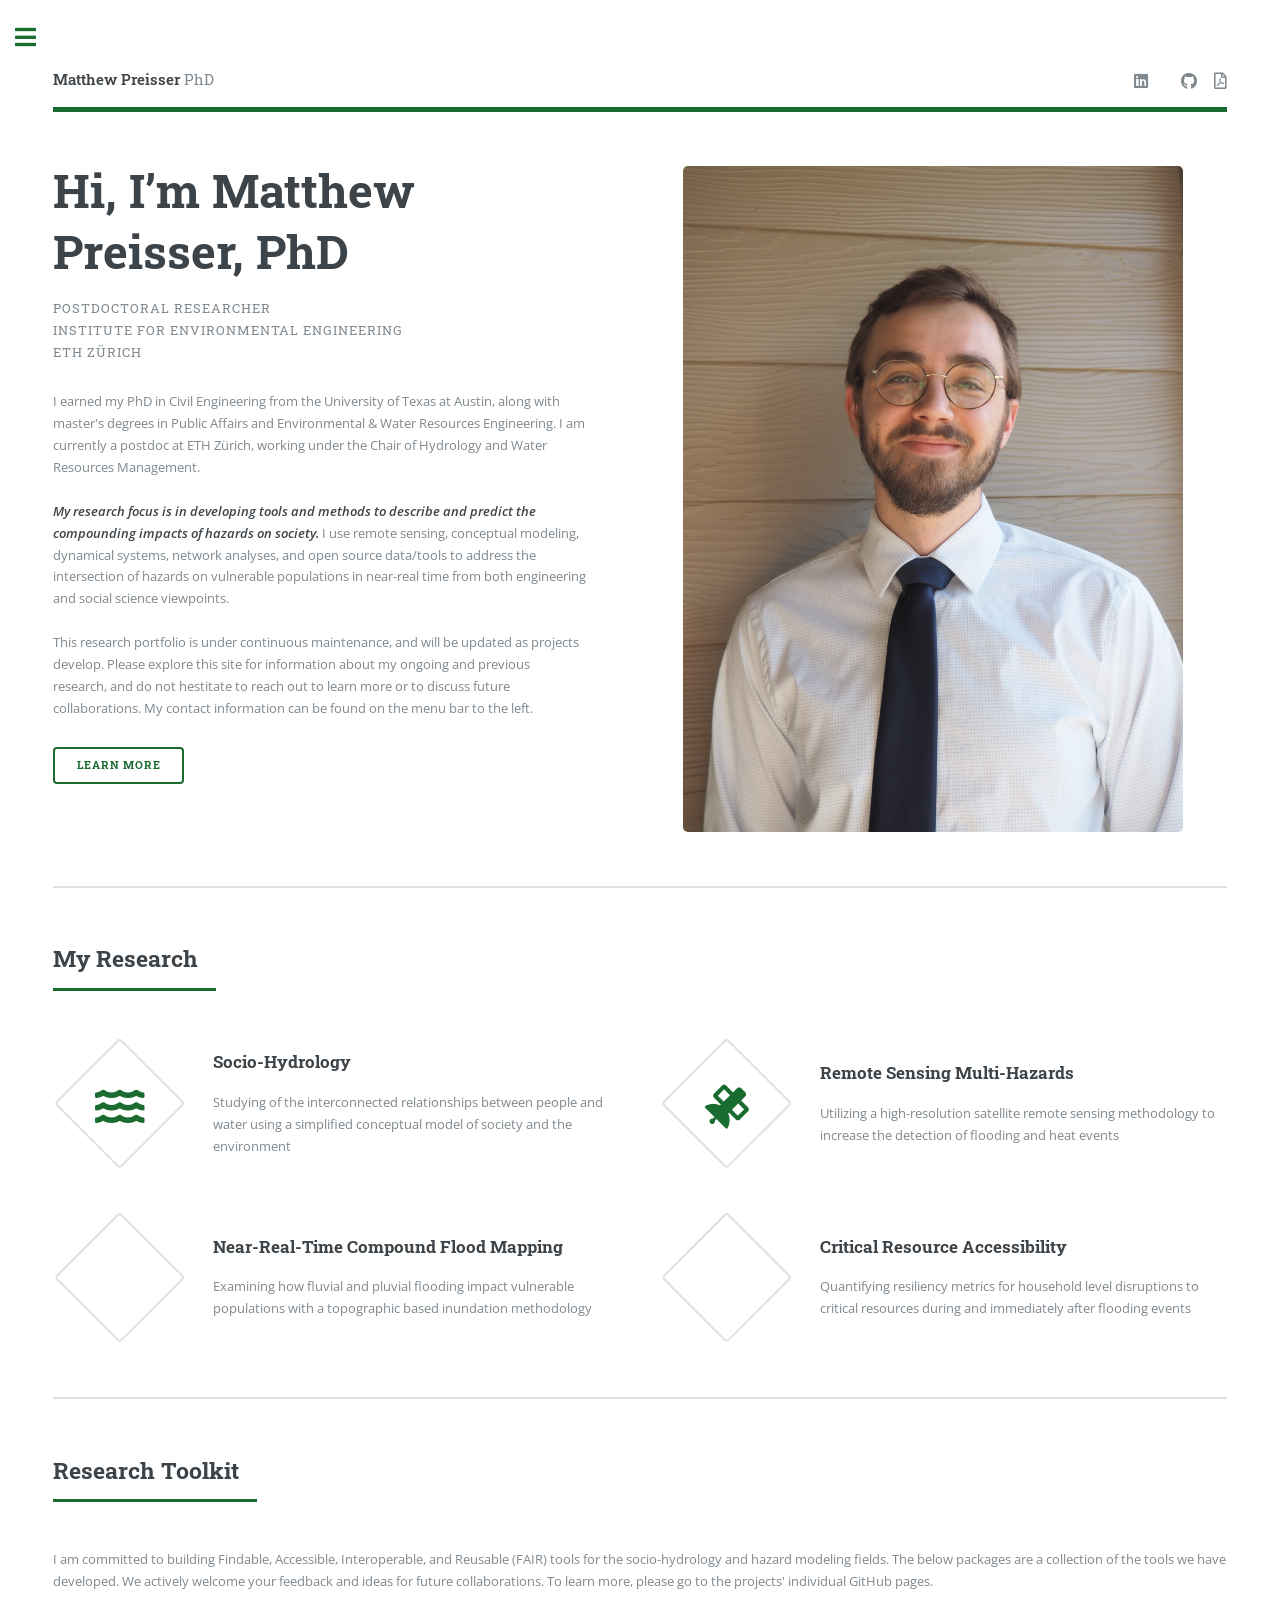
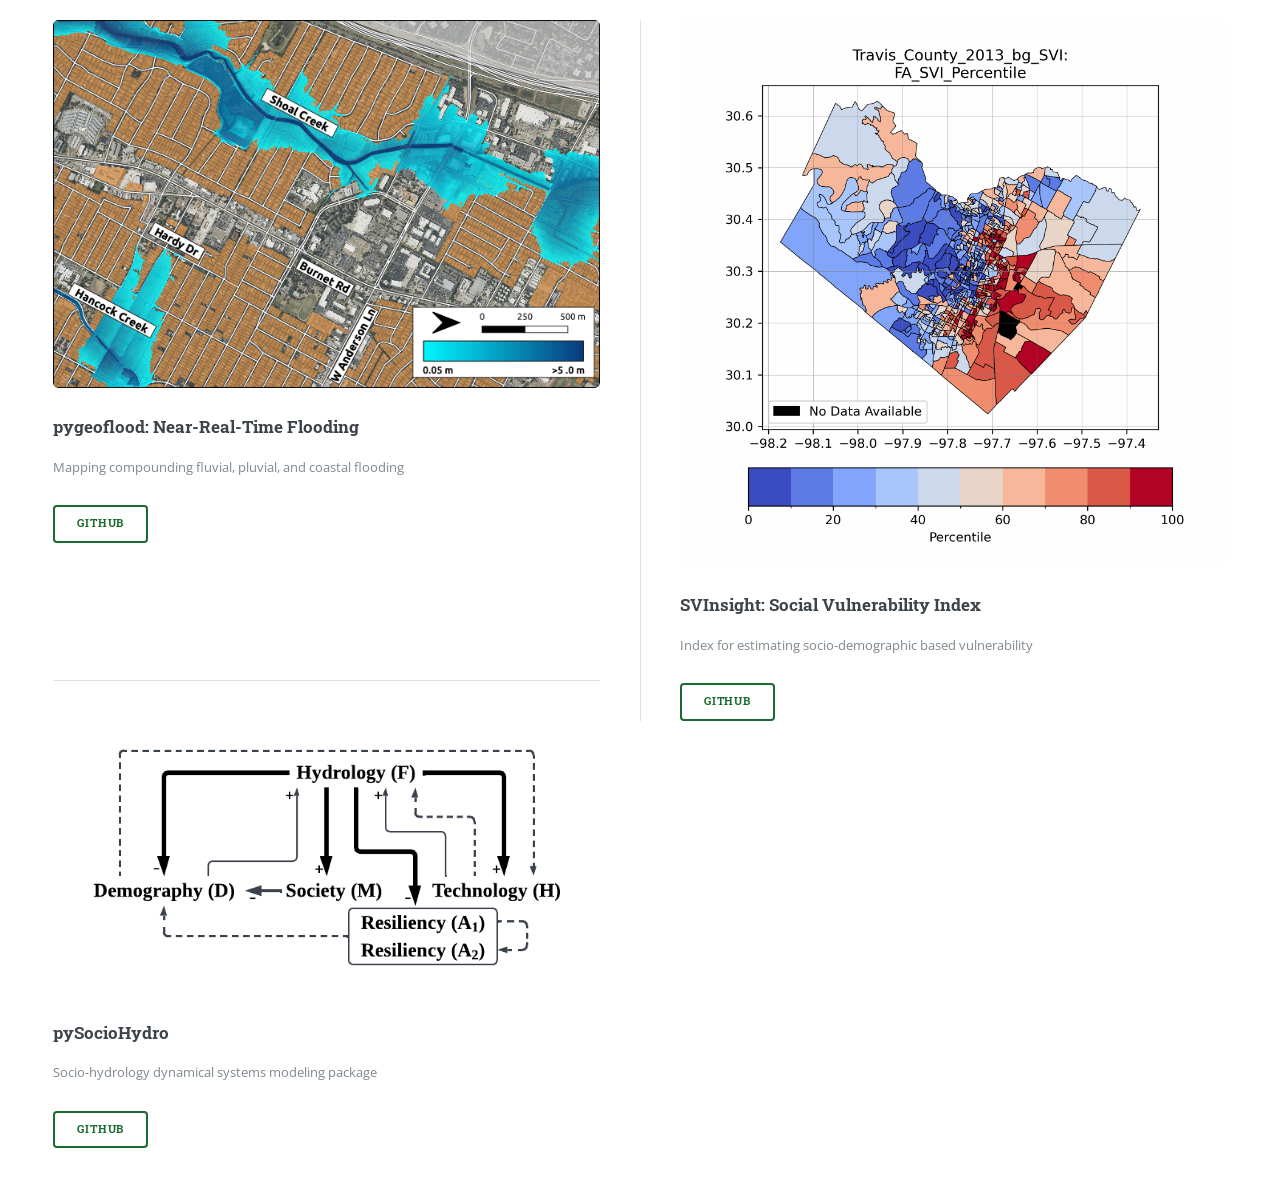
==== commit 045fb3c2: "update data" ====
--- a/index.html
+++ b/index.html
@@ -145,10 +145,10 @@
 										<!-- SOCIOWATERPY -->
 										<article>
 											<a class="image"><img src="images/Conceptual_Diagram.png" alt="" /></a>
-											<h3>SocioWaterPy</h3>
+											<h3>pySocioHydro</h3>
 											<p>Socio-hydrology dynamical systems modeling package</p>
 											<ul class="actions">
-												<li><a class="button">More Coming Soon!</a></li>
+												<li><a href="https://github.com/mdp0023/pySocioHydro" class="button" target="_blank" rel="noopener noreferrer">GitHub</a></li>
 											</ul>
 										</article>
 
@@ -162,13 +162,6 @@
 				<!-- Sidebar -->
 					<div id="sidebar">
 						<div class="inner">
-
-							<!-- Search -->
-								<section id="search" class="alt">
-									<form method="post" action="#">
-										<input type="text" name="query" id="query" placeholder="Search" />
-									</form>
-								</section>
 
 							<!-- Menu -->
 								<nav id="menu">
